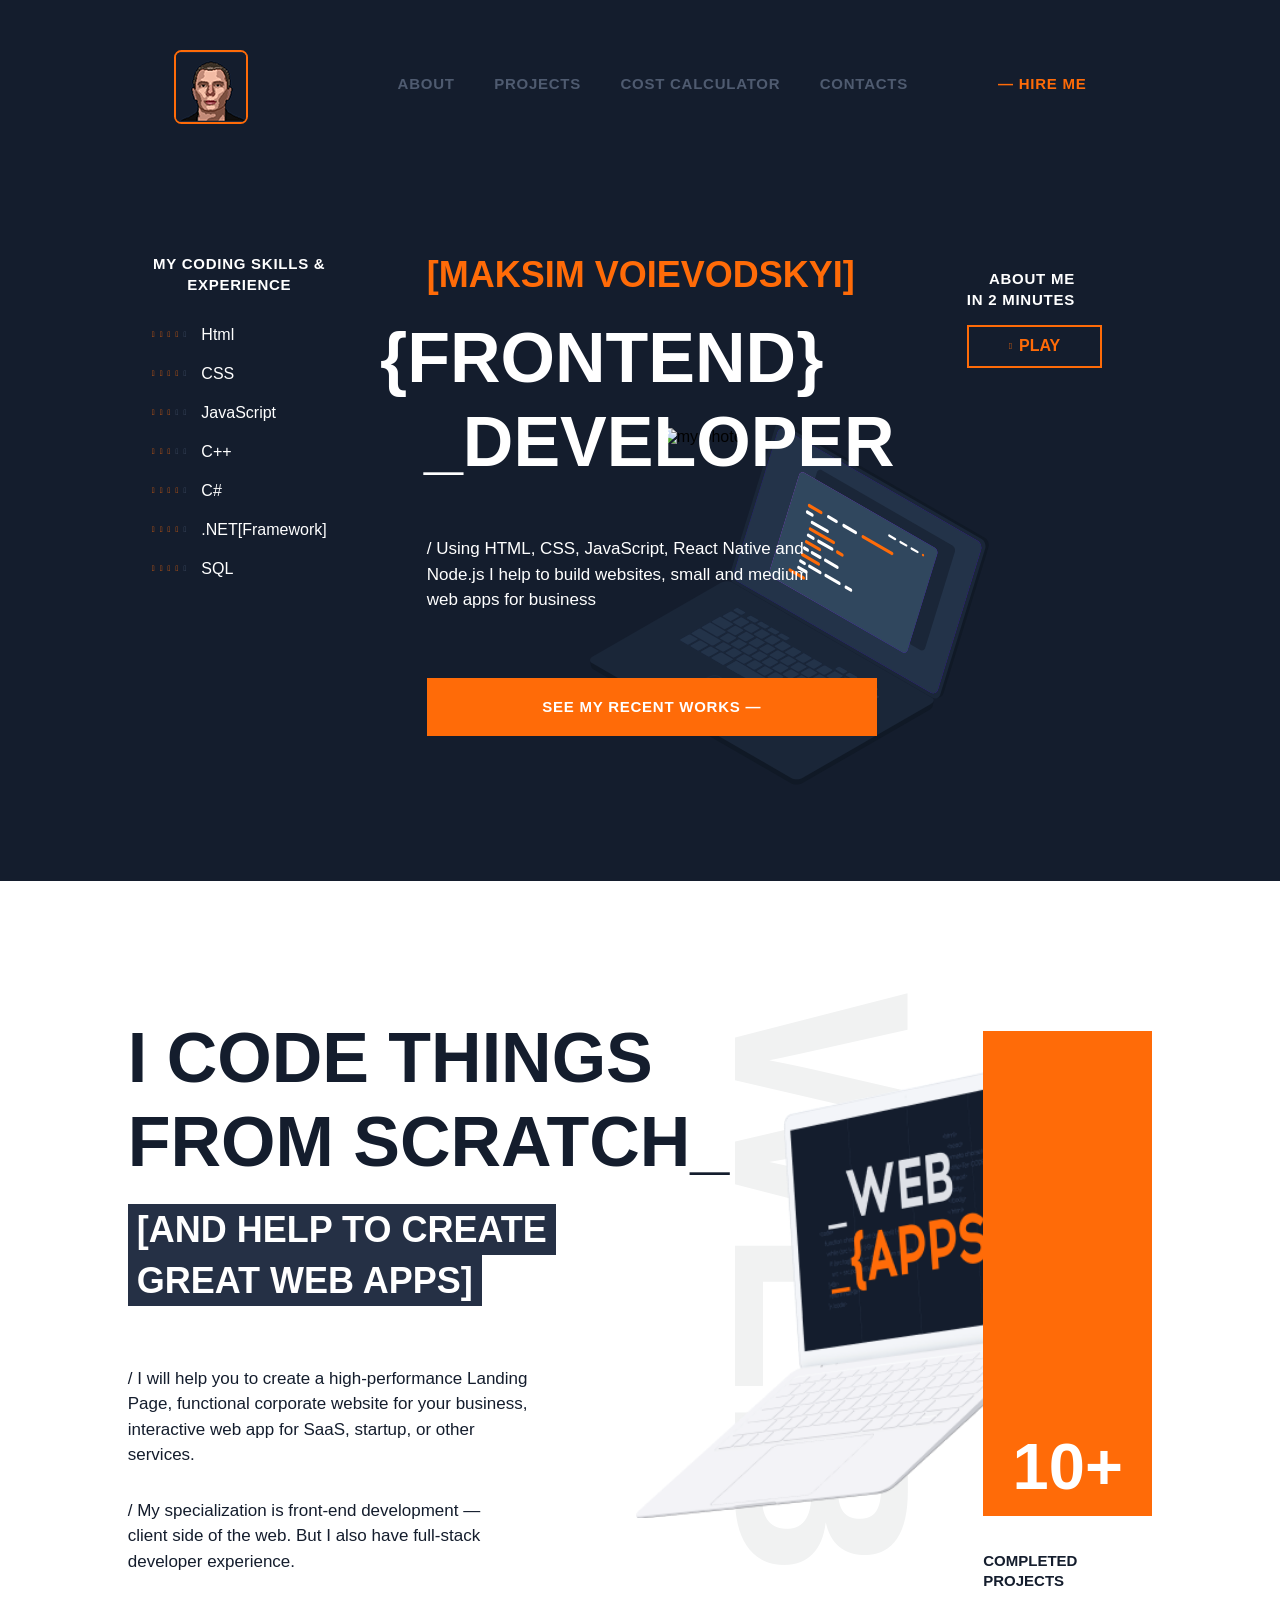
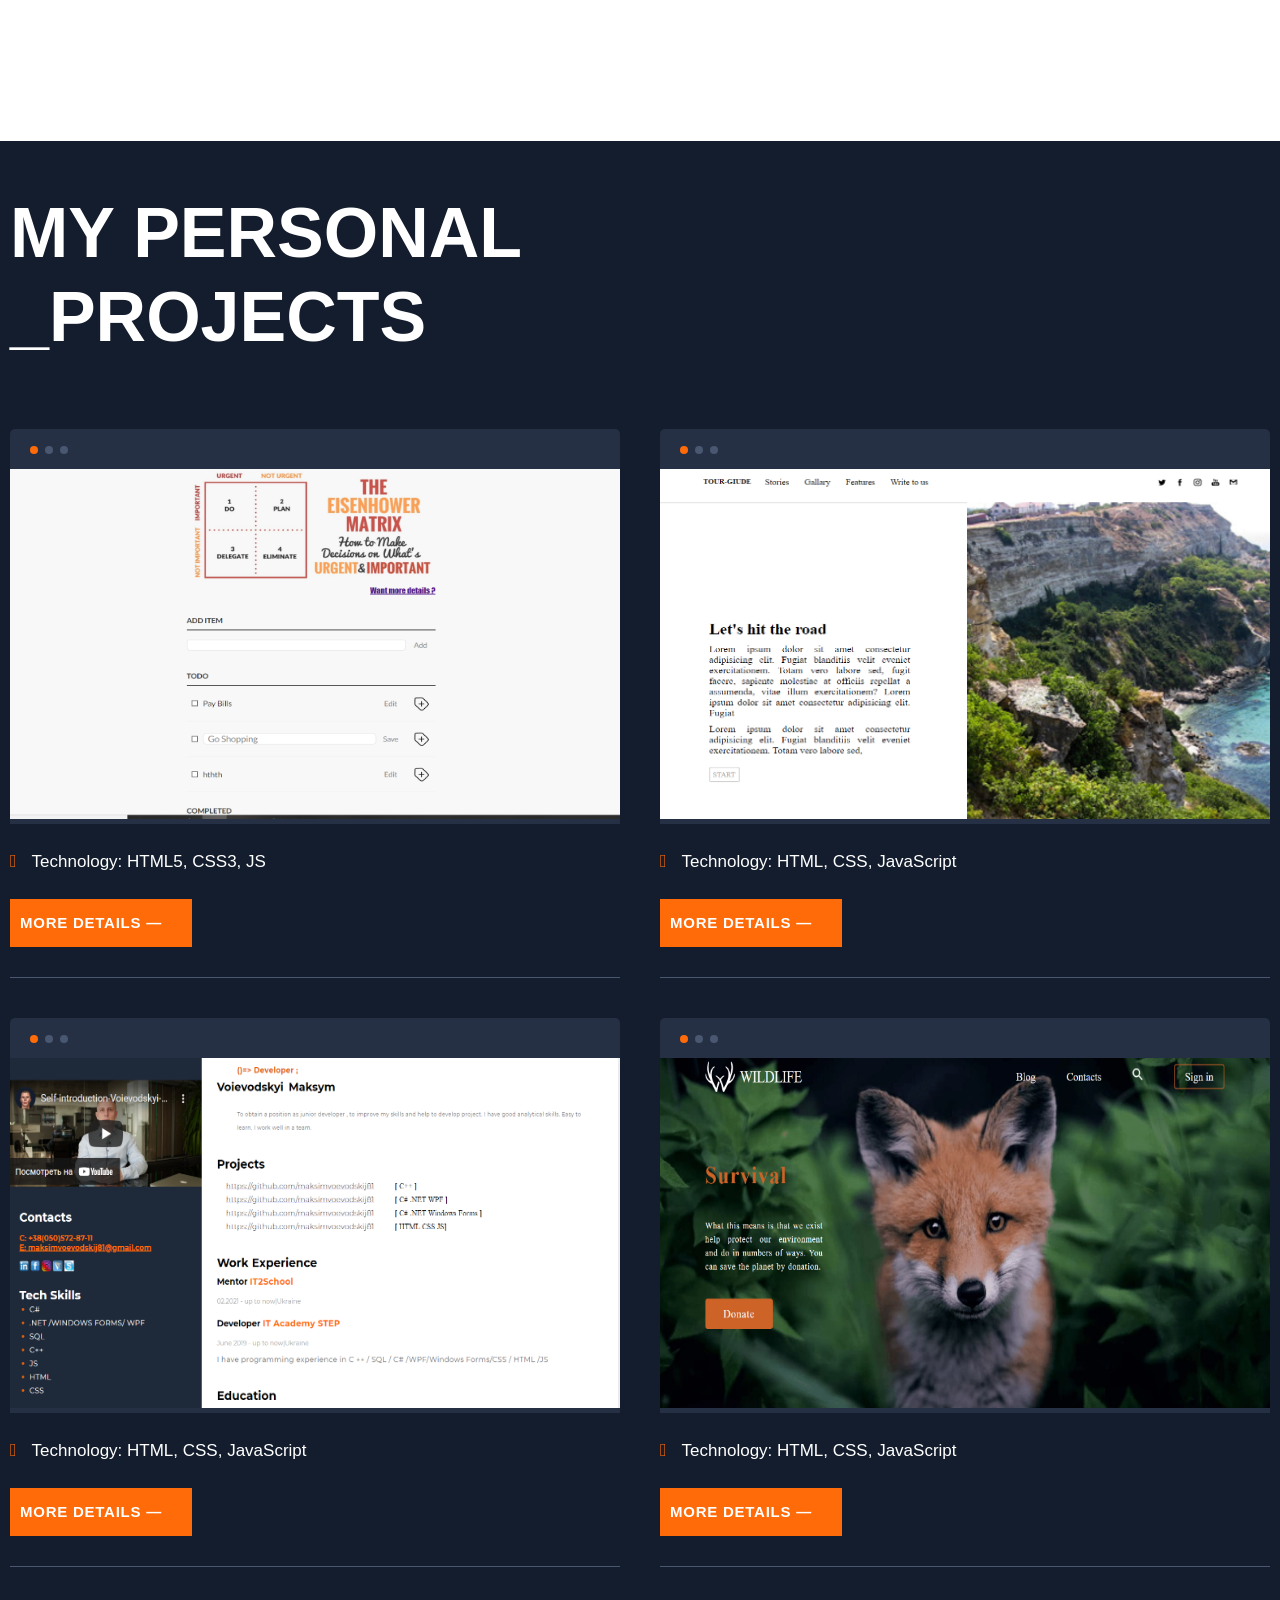
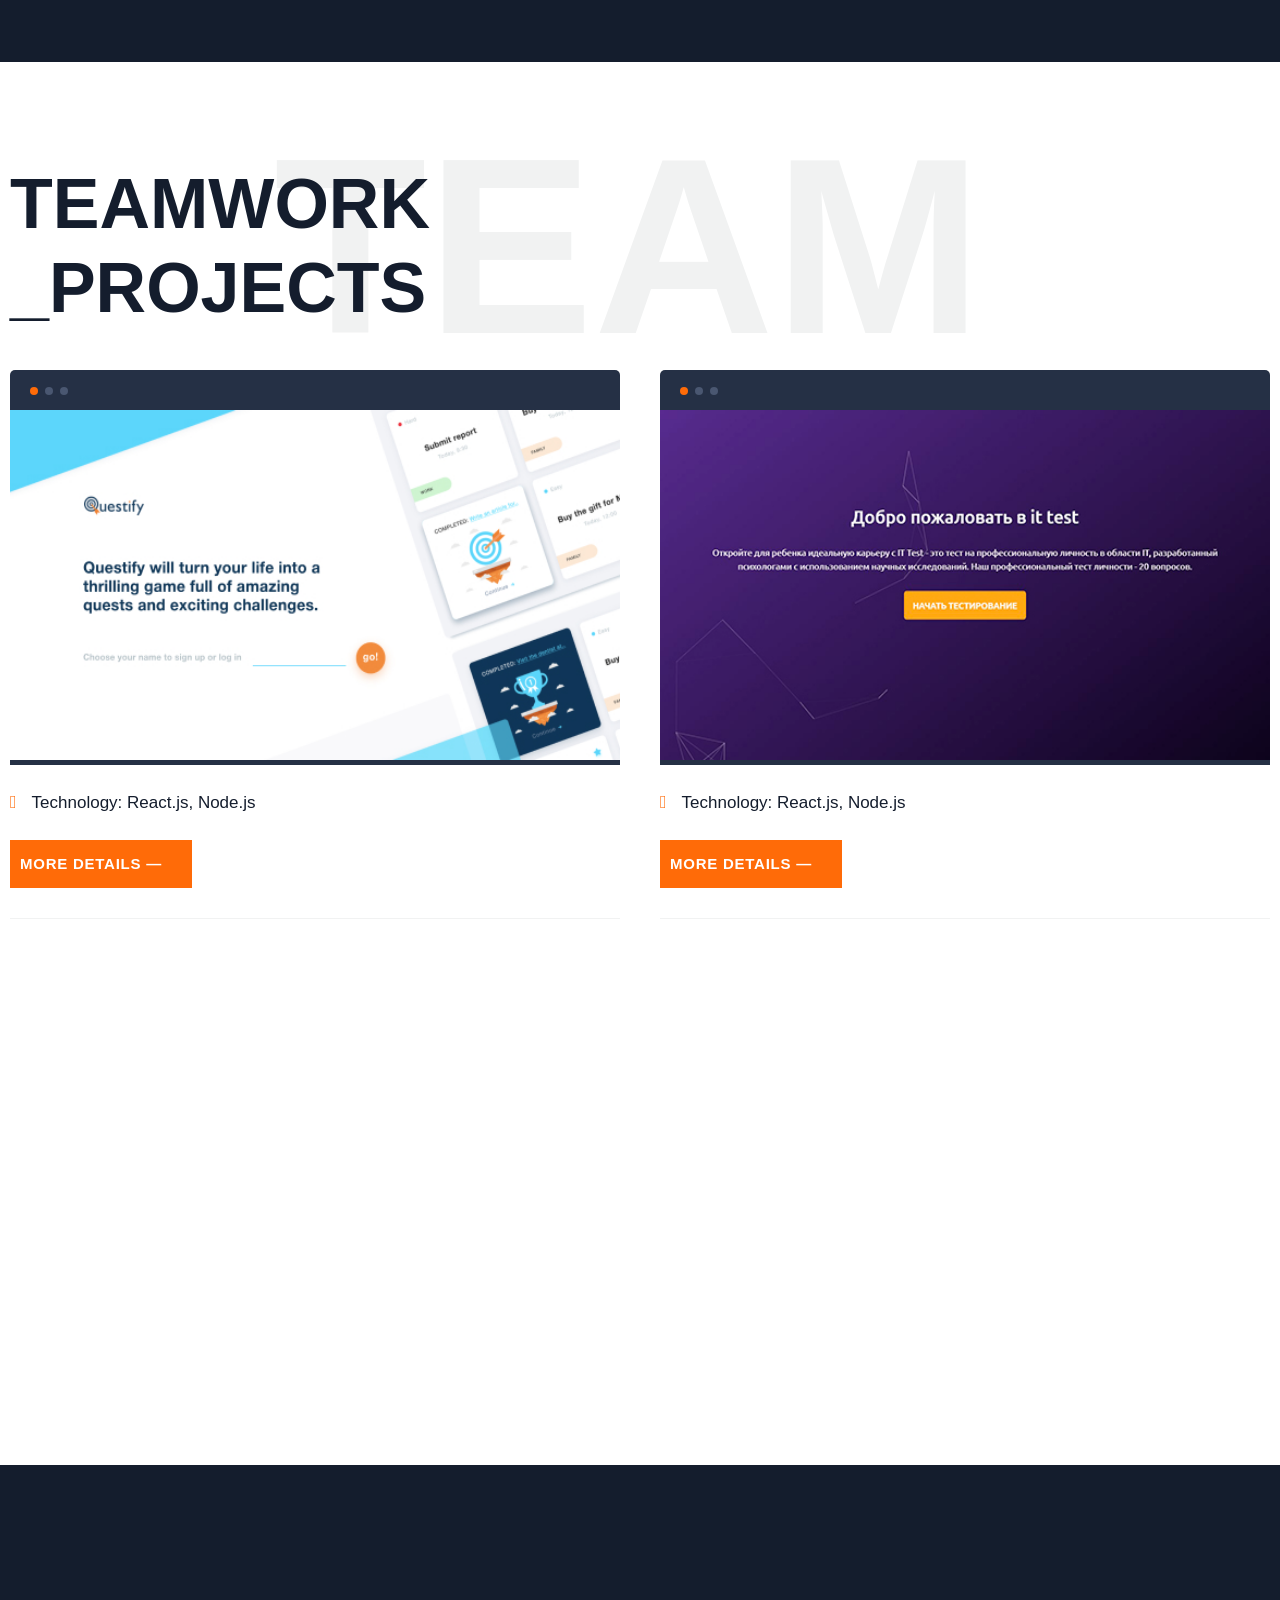
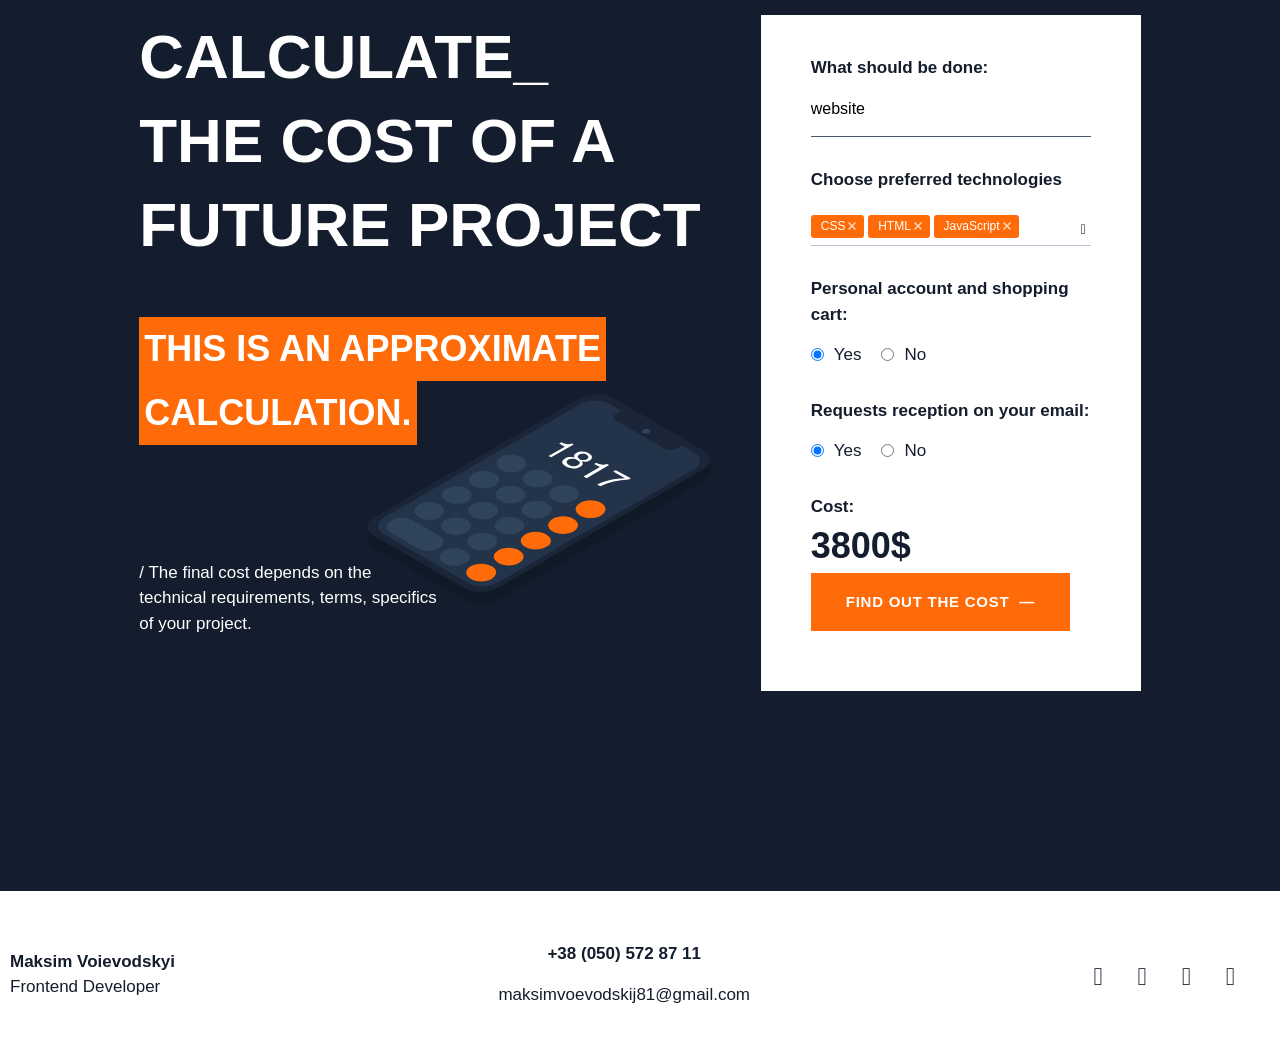
==== portf/index.html @ 54b15111 "Add files via upload" ====
<!DOCTYPE html>
<html lang="en">
  <head>
    <meta charset="UTF-8" />
    <meta name="viewport" content="width=device-width, initial-scale=1.0" />
    <title>Portfolio </title>
    <style>
      .modal{ 
        
        
        display: none;
      }
    </style>
    <link rel="stylesheet" href="css/normalize.min.css" />
    <link rel="stylesheet" href="css/font-awesome.min.css" />
    <link rel="stylesheet" href="css/choices.min.css" />
    <link rel="stylesheet" href="css/style.css" />
   <link rel="stylesheet" href="css/aos.css">
   <link rel="stylesheet" href="css/swiper.min.css">
  </head>
  <body>
    <!--FRONT PAGE -->
    <section class="front-page">
   <div class="front-page-container container">
      <nav class="navigation">
      
        <a href="" class="logo-link">
          <img  class ="logo-img"src="image\Снимок-4.gif" alt="logo "
        /> </a>

        <div class=" mobail-menu-items desctop-element">
          <a href="#about" class="mobile-menu-item">ABOUT</a>
          <a href="#projects" class="mobile-menu-item">PROJECTS</a>
          <a href="#costs" class="mobile-menu-item">COST CALCULATOR</a>
          <a href="#contacts" class="mobile-menu-item">CONTACTS</a>
        </div>
        <div class="navigation-part ">
          <a href="#callback-form" class="hire-me-button"> — HIRE ME</a>
          
            <div class="tablet-element mobail-element">
              <a href="" class="mobail-menu" id="mobile-menu-btn"><i class="fas fa-bars"></i></a>
            </div>
       
      </div>
      </nav>
      <div class="front-page-wraper">
      <div class="front-page-main-info">
        <img src="image\IMG_2614.png" alt="my photo" class="frontpage-myfoto desctop-element" /> 
      <h1 class="frontpage-myname">[maksim voievodskyi]</h1>
      <h2 class="frontpage-profession"><span class="professon-part-1">{Frontend}</span> <span class="professon-part-2">_DEVELOPER</span></h2>
      <p class="frontpage-description">
        / Using HTML, CSS, JavaScript, React Native and Node.js I help to build
        websites, small and medium web apps for business
      </p>
      <a href="#projects" class="frontpage-galarybutton accent-button">
        See my recent works —
      </a>
     </div>
      <div class="front-page-my-infa">
        <img src="image/IMG_2614.png" alt="my foto" class="frontpage-myfoto tablet-element mobail-element" data-aos="fade-down" data-aos-delay="2000"/>
        <div class="front-page-about-me-container" data-aos="fade-left" data-aos-delay="1000">
          <p class="my-discreption mobail-element">About me in 2 minutes</p>
          <p class="my-discreption  desctop-element">About me<br> in 2  minutes</p>
          <p class="my-discreption tablet-element ">About me<br> in 2  minutes</p>
          <button class="frontpage-myvideobutton" id="my-video-btn">
            <i class="fas fa-play  " ></i>play
          </button>
        </div>
      </div>
     
      <img class="fronpage-laptop" src="image\laptop.svg" alt="laptop" />
      <div class="experiens-contener " data-aos="fade-right" data-aos-delay="500" > 
        <h3 class="experiens-title">My Coding Skills & Experience</h3>
        <div class="exsperians-skill">
          <div class="exsperians-dots">
            <i
              class="far fa-circle exsperians-dotitem exsperians-dotsaccent"
            ></i>
            <i
              class="far fa-circle exsperians-dotitem exsperians-dotsaccent"
            ></i>
            <i
              class="far fa-circle exsperians-dotitem exsperians-dotsaccent"
            ></i>
            <i
              class="far fa-circle exsperians-dotitem exsperians-dotsaccent"
            ></i>
            <i class="far fa-circle exsperians-dotitem"></i>
          </div>
          <p class="exsperians-text">Html</p>
        </div>
        <div class="exsperians-skill">
          <div class="exsperians-dots">
            <i
              class="far fa-circle exsperians-dotitem exsperians-dotsaccent"
            ></i>
            <i
              class="far fa-circle exsperians-dotitem exsperians-dotsaccent"
            ></i>
            <i
              class="far fa-circle exsperians-dotitem exsperians-dotsaccent"
            ></i>
            <i
              class="far fa-circle exsperians-dotitem exsperians-dotsaccent"
            ></i>
            <i class="far fa-circle exsperians-dotitem"></i>
          </div>
          <p class="exsperians-text">CSS</p>
        </div>
        <div class="exsperians-skill">
          <div class="exsperians-dots">
            <i
              class="far fa-circle exsperians-dotitem exsperians-dotsaccent"
            ></i>
            <i
              class="far fa-circle exsperians-dotitem exsperians-dotsaccent"
            ></i>
            <i
              class="far fa-circle exsperians-dotitem exsperians-dotsaccent"
            ></i>
            <i class="far fa-circle exsperians-dotitem"></i>
            <i class="far fa-circle exsperians-dotitem"></i>
          </div>
          <p class="exsperians-text">JavaScript</p>
        </div>
        <div class="exsperians-skill">
          <div class="exsperians-dots">
            <i
              class="far fa-circle exsperians-dotitem exsperians-dotsaccent"
            ></i>
            <i
              class="far fa-circle exsperians-dotitem exsperians-dotsaccent"
            ></i>
            <i
              class="far fa-circle exsperians-dotitem exsperians-dotsaccent"
            ></i>
            <i class="far fa-circle exsperians-dotitem"></i>
            <i class="far fa-circle exsperians-dotitem"></i>
          </div>
          <p class="exsperians-text">C++</p>
        </div>
        <div class="exsperians-skill">
          <div class="exsperians-dots">
            <i
              class="far fa-circle exsperians-dotitem exsperians-dotsaccent"
            ></i>
            <i
              class="far fa-circle exsperians-dotitem exsperians-dotsaccent"
            ></i>
            <i
              class="far fa-circle exsperians-dotitem exsperians-dotsaccent"
            ></i>
            <i
              class="far fa-circle exsperians-dotitem exsperians-dotsaccent"
            ></i>
            <i class="far fa-circle exsperians-dotitem"></i>
          </div>
          <p class="exsperians-text">C#</p>
        </div>
          <div class="exsperians-skill">
            <div class="exsperians-dots">
              <i
                class="far fa-circle exsperians-dotitem exsperians-dotsaccent"
              ></i>
              <i
                class="far fa-circle exsperians-dotitem exsperians-dotsaccent"
              ></i>
              <i
                class="far fa-circle exsperians-dotitem exsperians-dotsaccent"
              ></i>
              <i
                class="far fa-circle exsperians-dotitem exsperians-dotsaccent"
              ></i>
              <i class="far fa-circle exsperians-dotitem"></i>
            </div>
            <p class="exsperians-text">.NET[Framework]</p>
          </div>
          <div class="exsperians-skill">
            <div class="exsperians-dots">
              <i
                class="far fa-circle exsperians-dotitem exsperians-dotsaccent"
              ></i>
              <i
                class="far fa-circle exsperians-dotitem exsperians-dotsaccent"
              ></i>
              <i
                class="far fa-circle exsperians-dotitem exsperians-dotsaccent"
              ></i>
              <i
                class="far fa-circle exsperians-dotitem exsperians-dotsaccent"
              ></i>
              <i class="far fa-circle exsperians-dotitem"></i>
            </div>
            <p class="exsperians-text">SQL</p>
          
        </div>
        
      </div>
      </div>
      </div>
    </section>
    <!-- ABOUT-->
    <section class="about" id="about">
     
      <div class="container container-left">
        <div class="about-content-wrapper">
        <h3 class="section-title about-title" data-aos="fade-right" data-aos-delay="500">I code things from scratch_</h3>
        <div  class="desctop-element tablet-element" data-aos="fade-right" data-aos-delay="1000">
          <p class="about-descr ">
            <span>[and help to create<br></span>
            <span> great web apps]</span>
          </p>
        </div>
        <p class="about-descr mobail-element" data-aos="fade-right" data-aos-delay="1000">
          <span>[and help to</span>
          <span>create great web</span>
          <span>apps]</span>
        </p>
        
        <div class="about-img-container">
          <p class="about-img-text">
            WEB
            <img
              src="image\web-apps-laptop.png"
              alt="web apps laptop"
              class="about-img"
            />
          </p>
        </div>
        <div class="mobail-element">
          <p class="about-text" data-aos="fade-right" data-aos-delay="1300">
            / I will help you to create a high-performance Landing Page,
            functional corporate website for your business, interactive web app
            for SaaS, startup, or other services.
          </p>
        </div>
        <p class="about-text  desctop-element"data-aos="fade-right" data-aos-delay="1700">
          / I will help you to create a high-performance Landing Page,
          functional corporate website for your business, interactive web app
          for SaaS, startup, or other services.
        </p>
        <p class="about-text tablet-element ">
          / I will help you to create a,<br> high-performance Landing Page,<br>
          functional corporate website for your<br> business, interactive web app
          for<br> SaaS, startup, or other services.
        </p>
        <p class="about-text" data-aos="fade-right" data-aos-delay="2000">
          / My specialization is front-end development — client side of the web.
          But I also have full-stack developer experience.
        </p>
      </div>
      <div class="about-projects desctop-element">
        <div class="about-projects-bar">
          <p class="about-projects-count">10+</p>
        </div>
        <p class="about-projects-text">completed projects</p>
      </div>
    </div>
  </section>
      
    </div>
    </section>
    <!--Personal-Project-->
    <section class="personal-projects " id="projects">
      <div class="container">
        <h3 class="section-title personal-projects-title">
          My personal _projects
        </h3>
<div class="personal-project-item-wrapper">
        <div class="personal-project-item " data-aos="zoom-in" data-aos-delay="750">
          <div class="personal-project-item-container">
            <div class="projet-item-dot-container">
              <div class="projet-item-dot"></div>
              <div class="projet-item-dot"></div>
              <div class="projet-item-dot"></div>
            </div>
            <img
              src="image/todo/todo.PNG"
              alt="full stack website"
              class="personal-project-img"
            />
          </div>
          <p class="personal-project-name">
            <i class="fas fa-laptop-code personal-project-icon"></i>
            <span>Technology: HTML5, CSS3, JS</span>
          </p>
          <button class="personal-project-btn accent-button" id="personal-project-full-stack-btn">
            More details —
          </button>
        </div>

        <div class="personal-project-item"data-aos="zoom-in" data-aos-delay="1000">
          <div class="personal-project-item-container">
            <div class="projet-item-dot-container">
              <div class="projet-item-dot"></div>
              <div class="projet-item-dot"></div>
              <div class="projet-item-dot"></div>
            </div>
            <img
              src="image/tour/tour-1.PNG"
              alt="tour"
              class="personal-project-img"
            />
          </div>
          <p class="personal-project-name">
            <i class="fas fa-laptop-code personal-project-icon"></i>
            <span>Technology: HTML, CSS, JavaScript</span>
          </p>
          <button class="personal-project-btn accent-button" id="personal-project-wedding-project-btn">
            More details —
          </button>
        </div>
        <div class="personal-project-item"data-aos="zoom-in-up" data-aos-delay="1000">
          <div class="personal-project-item-container">
            <div class="projet-item-dot-container">
              <div class="projet-item-dot"></div>
              <div class="projet-item-dot"></div>
              <div class="projet-item-dot"></div>
            </div>
            <img
              src="image/resumes/resum.PNG"
              alt="resume"
              class="personal-project-img"
            />
          </div>
          <p class="personal-project-name">
            <i class="fas fa-laptop-code personal-project-icon"></i>
            <span>Technology: HTML, CSS, JavaScript</span>
          </p>
          <button class="personal-project-btn accent-button" id="personal-project-goit-btn">
            More details —
          </button>
        </div>
        <div class="personal-project-item"data-aos="zoom-in" data-aos-delay="1000">
          <div class="personal-project-item-container">
            <div class="projet-item-dot-container">
              <div class="projet-item-dot"></div>
              <div class="projet-item-dot"></div>
              <div class="projet-item-dot"></div>
            </div>
            <img
              src="image/wild/wild_1.PNG"
              alt="tour"
              class="personal-project-img"
            />
          </div>
          <p class="personal-project-name">
            <i class="fas fa-laptop-code personal-project-icon"></i>
            <span>Technology: HTML, CSS, JavaScript</span>
          </p>
          <button class="personal-project-btn accent-button" id="personal-project-pro-test-btn">
            More details —
          </button>
        </div>

      </div>
      </div>
    </section>
    <!--TEAM-Project-->
    <section class="team-projects">
      <div class="container">
        <span class="team-projects-title-bgd">TEAM</span>
        <h3 class="section-title team-projects-title">Teamwork _projects</h3>
        <div class="team-project-item-wrapper">
        <div class="team-project-item"data-aos="fade-right" data-aos-delay="1000">
          <div class="personal-project-item-container">
            <div class="projet-item-dot-container">
              <div class="projet-item-dot"></div>
              <div class="projet-item-dot"></div>
              <div class="projet-item-dot"></div>
            </div>
            <img
              src="image\projects\team\questify.jpg"
              alt="quetify app"
              class="personal-project-img"
            />
          </div>
          <p class="team-project-name">
            <i class="fas fa-laptop-code personal-project-icon"></i>
            Technology: React.js, Node.js
          </p>
          <button class="personal-project-btn accent-button" id="team-project-questify-btn">
            More details —
          </button>
        </div>
        <div class="team-project-item"data-aos="fade-left" data-aos-delay="1000">
          <div class="personal-project-item-container">
            <div class="projet-item-dot-container">
              <div class="projet-item-dot"></div>
              <div class="projet-item-dot"></div>
              <div class="projet-item-dot"></div>
            </div>
            <img
              src="image\projects\team\it-test.jpg"
              alt="it test app"
              class="personal-project-img"
            />
          </div>
          <p class="team-project-name">
            <i class="fas fa-laptop-code personal-project-icon"></i>
            Technology: React.js, Node.js
          </p>
          <button class="personal-project-btn accent-button" id="team-project-it-test-btn">
            More details —
          </button>
        </div>
      </div>
      </div>
    </section>
    <!--Call back form-->
    <section class="callback-form" >
      <div class="container">
        <form class="callback-form-container"data-aos="flip-left" action="" id="callback-form">
          <h3 class="callback-form-title">/Are you minding [a project?]</h3>
          <p class="callback-form-dscr">
            Leave a request to discuss the task and technical requirements
          </p>
          <div class="callback-form-input-container">
            <input
            class="callback-form-name callback-form-input"
            type="text"
            placeholder="Name"
            id="callback-input-form-name"
          />
          <input
            class="callback-form-email callback-form-input"
            type="email"
            placeholder="Email"
            id="callback-input-form-email"
          />
          <input
            class="callback-form-phone callback-form-input"
            type="tel"
            placeholder="+380 (__) ___-__-__"
            id="callback-input-form-phone"
          />
          </div>
          
          <input
            class="callback-form-submit accent-button"
            type="submit"
            value="Discuss the project —"
          
          />
        </form>
      </div>
    </section>
    <!--Calculator-->
    <section class="calculator">
      <div class="container">
        <div class="calculator-info-container">
        <h3 class="calculator-title section-title mobail-element">
          Calculate_ the cost of a future project
        </h3>
        <h3 class="calculator-title section-title tablet-element desctop-element">
          Calculate_ <br>the cost of a<br> future project
        </h3>
        <div class="mobail-element">
          <p class="calculator-descr  ">
            <span>This is an</span>
            <span class="calculator-descr-accent">approximate</span>
            <span>calculation.</span>
          </p>
        </div>
        <div class="tablet-element desctop-element calculator-descr">
          <p class="calculator-descr ">
            <span>This is an approximate</span>
            <span>calculation.</span>
          </p>
        </div>
        
        <img
          src="image\calculator.svg"
          alt="calculator"
          class="calculator-icon"
        />
        <p class="calculator-text">
          / The final cost depends on the technical requirements, terms,
          specifics of your project.
        </p>
      </div>
<!--calculator-form-->

        <form action="" class="calculator-form " data-aos="zoom-in-left" data-aos-delay="1000"id="costs">
          <div class="calculator-form-input">
            <label
              for="calculator-form-website-type"
              class="calculator-form-title"
              >What should be done:
            </label>
            <select
              class="calculator-form-select"
              name="website-type"
              id="calculator-form-website-type"
            >
              <option value="landing-page:600">landing page</option>
              <option value="website:1000" selected>website</option>
              <option value="CMS:2000">CMS</option>
              <option value="portal:3000">portal</option>
              <option value="e-shop:2000">E-shop</option>
            </select>
          </div>
          <div class="calculator-form-input">
            <label
              for="calculator-form-technologies"
              class="calculator-form-title"
              >Choose preferred technologies
            </label>
            <select
              class="calculator-form-select"
              name="technologies"
              id="calculator-form-technologies"
              multiple
            >
              <option selected value="css:500">CSS</option>
              <option selected value="html:500">HTML</option>
              <option selected value="java-script:1000">JavaScript</option>
              <option value="bootstrap:400">Bootstrap</option>
            </select>
          </div>
          <div class="calculator-form-input">
            <label for="" class="calculator-form-title"
              >Personal account and shopping cart:</label
            >
            <div class="calculator-form-radio-container" id="calculator-form-input-cart">
              <input
              checked
                type="radio"
                class="calculator-form-input-fild"
                id="calculator-form-input-cart-yes"
                name="cart"
                value="yes"
              />
              <label
                class="container-form-input-label"
                for="calculator-form-input-cart-yes"
                >Yes</label
              >

              <input
                type="radio"
                class="calculator-form-input-fild"
                id="calculator-form-input-cart-no"
                name="cart"
                value="no"
              />
              <label
                class="container-form-input-label"
                for="calculator-form-input-cart-no"
                >No</label
              >
            </div>
          </div>
          <div class="calculator-form-input">
            <label for="" class="calculator-form-title"
              >Requests reception on your email:
            </label>
            <div class="calculator-form-radio-container " id="calculator-form-input-reception">
              <input
              checked
                type="radio"
                class="calculator-form-input-fild"
                id="calculator-form-input-reception-yes"
                name="reception"
                value="yes"
              />
              <label
                class="container-form-input-label"
                for="calculator-form-input-reception-yes"
                >Yes</label
              >

              <input
                type="radio"
                class="calculator-form-input-fild"
                id="calculator-form-input-reception-no"
                name="reception"
                value="no"
              />
              <label
                class="container-form-input-label"
                for="calculator-form-input-reception-no"
                >No</label
              >
            </div>
          </div>
          <div class="calculator-form-cost">
            <p class="calculator-form-total">Cost:</p>
            <p class="calculator-form-total-cost">350$</p>
          </div>
          <input
            class="accent-button"
            type="submit"
            value="Find out the cost  —"
          />
        </form>
      
      </div>
    </section>
    <!--Footer-->
    <footer class="footer" id="contacts">
      <div class="container">
        
        <div class="footer-my-infa" >
          <h3 class="footer-my-name">Maksim Voievodskyi</h3>
          <p class="footer-my-profession">Frontend Developer</p>
        </div>
          
        <div class="footer-phone-email">
          <a class="footer-my-phone" href="tel:+380505728711"
          >+38 (050) 572 87 11</a
        >
        <a class="footer-my-email" href="mailto:maksimvoevodskij81@gmail.com"
          >maksimvoevodskij81@gmail.com</a
        >
        </div>
        <div class="social-link">
          <a href="https://www.facebook.com/profile.php?id=100010574830756">
            <i class="social-link-item fab fa-facebook-square"></i>
          </a>
          <a href="https://github.com/maksimvoevodskij81">
          <i class="social-link-item fab fa-github-square"></i>
        </a>
          <a
            href="https://www.linkedin.com/in/maksim-voievodskyi-7675981a4?lipi=urn%3Ali%3Apage%3Ad_flagship3_profile_view_base_contact_details%3BZmhg8C3sS6CnAyS4eyKjxA%3D%3D"
          >
            <i class="social-link-item fab fa-linkedin"></i>
          </a>
          <a href="https://www.instagram.com/maks.imvoevoda/">
          <i class="social-link-item fab fa-instagram"></i>
        </a>
        
        </div>
      
      </div>
    </footer>
      <!--Modals-->
      <div class="modals-wraper">
        <!--modals-menu -->
        <div class=" modal modal-mobail-menu" id="mobile-menu">
          <div class="modal-mobail-menu-content">
          <div class="container mobail-menu-container">
            <i class="fas fa-times modal-close-btn mobail-menu-clouse-button"></i>
<nav class=" mobail-menu-items">
  <a href="#about" class="mobile-menu-item">ABOUT</a>
  <a href="#projects" class="mobile-menu-item">PROJECTS</a>
  <a href="#costs" class="mobile-menu-item">COST CALCULATOR</a>
  <a href="#contacts" class="mobile-menu-item">CONTACTS</a>
</nav>
<div class="mobail-menu-contacts">
  <a class="mobail-menu-my-phone  " href="tel:+380505728711"
  >+38 (050) 572 87 11</a
>
<a class="mobail-menu-my-email  " href="mailto:maksimvoevodskij81@gmail.com"
  >maksimvoevodskij81@gmail.com</a
>
</div>
  
</div>
</div>
</div>

<!--video-->

<div class="modal modal-area-bgd " id="my-video-modal">
<div class="my-video-container">
  <i class="fas fa-times my-video-clouse-button modal-close-btn "></i>
  <iframe width="100%" height="90%" src="https://www.youtube.com/embed/ZppnJXZ4aAY" title="YouTube video player" frameborder="0" allow="accelerometer; autoplay; clipboard-write; encrypted-media; gyroscope; picture-in-picture" allowfullscreen></iframe>
  <!-- <video controls class="my-video-content modal-area-content" src="3.mp4">
  </video> -->
</div>
      </div>

      <!--received-->

      <div class="modal modal-received " id="request-received">
        <div class= "modal-received-container " >  
          <i class="fas fa-times modal-close-btn my-video-clouse-button"></i>
     
<h3 class="modal-received-thanks-title">{Thanks}</h3>
<p class="modal-received-i-received-title">I've received your request/</p>
<p class="modal-received-contact-soon-title">I will contact you soon =)</p>
      </div>
    </div>
    <!-- PERSONAL PROJECTS FULL STACK -->

<div class="modal project-modal modal-area-bgd " id="personal-project-full-stack">
  <div class="project-modal-container  modal-area-content ">
    <i class="fas fa-times modal-close-btn"></i>

    <div class="project-modal-scrollable">
      <!-- Slider main container -->
<div class="swiper-container">
  <!-- Additional required wrapper -->
  <div class="swiper-wrapper">
      <!-- Slides -->
      <img src="image/todo/todo.PNG"class="swiper-slide" alt="full-stack-img-1">
      <img src="image/todo/todo_2.PNG"class="swiper-slide" alt="full-stack-img-5">
      <img src="image/todo/todo.PNG"class="swiper-slide" alt="full-stack-img-2">
     
      
  </div>
  <!-- If we need pagination -->
  <div class="swiper-pagination"></div>

  <!-- If we need navigation buttons -->
  <div class="swiper-button-prev tablet-element desctop-element"></div>
  <div class="swiper-button-next tablet-element desctop-element"></div>

  <!-- If we need scrollbar -->
  <div class="swiper-scrollbar"></div>
</div>

      <a href="https://maksimvoevodskij81.github.io/clean-code-s1e1/" class="project-modal-title"
        > go to see</a
      >

      <p class="project-modal-text">
        "TODO List   HTML CSS JS 
      </p>

      <p class="project-modal-text">
        <pre>
        Функционал :
         - Добавление Task
        - Перевод Task в выполненые нажатием на checkbox
        - Перевод Task в текущие из выполненых нажатием на checkbox
        - Удаление Task из текущих или выполненых
        - Редактирование Task
      </pre>
      </p>
    </div>
  </div>
</div>

<!-- PERSONAL PROJECTS WEDDING -->

<div class="modal project-modal modal-area-bgd" id="personal-project-wedding-project">
  <div class="project-modal-container  modal-area-content">
    <i class="fas fa-times modal-close-btn"></i>
    <div class="project-modal-scrollable">
      <div class="swiper-container">
      <!-- Additional required wrapper -->
  <div class="swiper-wrapper">
    <!-- Slides -->
    <img src="image/tour/tour-1.PNG" class="swiper-slide" alt="img-1">
    <img src="image/tour/tour-2.PNG" class="swiper-slide" alt="img-2">
    <img src="image/tour/tour-3.PNG" class="swiper-slide" alt="img-3">
    <img src="image/tour/tour-4.PNG" class="swiper-slide" alt="img-4">
    <img src="image/tour/tour-5.PNG" class="swiper-slide" alt="img-5">
    <img src="image/tour/tour-3.PNG" class="swiper-slide" alt="img-3">
</div>
<!-- If we need pagination -->
<div class="swiper-pagination"></div>

<!-- If we need navigation buttons -->
<div class="swiper-button-prev tablet-element desctop-element"></div>
<div class="swiper-button-next tablet-element desctop-element"></div>

<!-- If we need scrollbar -->
<div class="swiper-scrollbar"></div>
</div>
      <a href="https://maksimvoevodskij81.github.io/tour-giude/" class="project-modal-title"
        >Туристический сайт</a
      >

      <p class="project-modal-text">
        Одностраничный сайт с использованием HTML, CSS, JavaScript
      </p>

      <p class="project-modal-text">
       
      </p>
    </div>
  </div>
</div>


<!-- PERSONAL PROJECTS GOIT -->

<div class="modal project-modal modal-area-bgd" id="personal-project-goit">
  <div class="project-modal-container  modal-area-content">
    <i class="fas fa-times modal-close-btn"></i>

    <div class="project-modal-scrollable">
      <div class="swiper-container">
        <!-- Additional required wrapper -->
    <div class="swiper-wrapper">
      <!-- Slides -->
      <img src="image/resumes/resumes-1.PNG"class="swiper-slide" alt="img-1">
      <img src="image/resumes/resumes-2.PNG"class="swiper-slide" alt="img-2">
      
  </div>
  <!-- If we need pagination -->
  <div class="swiper-pagination"></div>
  
  <!-- If we need navigation buttons -->
  <div class="swiper-button-prev tablet-element desctop-element"></div>
  <div class="swiper-button-next tablet-element desctop-element"></div>
  
  <!-- If we need scrollbar -->
  <div class="swiper-scrollbar"></div>
  </div>

      <a href="https://maksimvoevodskij81.github.io/rsschool-cv/" class="project-modal-title"
        >Страничка резюме</a
      >
      <p class="project-modal-text">
        Одностраничный сайт с использованием HTML, CSS. На сайте
        есть соцсети,контакты для обратной связи, также видео CV !
      </p>
    </div>
  </div>
</div>
<!-- PERSONAL PROJECTS GOIT -->

<div class="modal project-modal modal-area-bgd" id="personal-project-pro-test">
  <div class="project-modal-container  modal-area-content">
    <i class="fas fa-times modal-close-btn"></i>

    <div class="project-modal-scrollable">
      <div class="swiper-container">
        <!-- Additional required wrapper -->
    <div class="swiper-wrapper">
      <!-- Slides -->
      <img src="image/wild/wild_1.PNG"class="swiper-slide" alt="img-1">
      <img src="image/wild/wild_2.PNG"class="swiper-slide" alt="img-2">
      <img src="image/wild/wild_3.PNG"class="swiper-slide" alt="img-3">
      <img src="image/wild/wild_4.PNG"class="swiper-slide" alt="img-4">
      
  </div>
  <!-- If we need pagination -->
  <div class="swiper-pagination"></div>
  
  <!-- If we need navigation buttons -->
  <div class="swiper-button-prev tablet-element desctop-element"></div>
  <div class="swiper-button-next tablet-element desctop-element"></div>
  
  <!-- If we need scrollbar -->
  <div class="swiper-scrollbar"></div>
  </div>

      <a href="https://rolling-scopes-school.github.io/maksimvoevodskij81-JSFE2021Q1/wildlife/" class="project-modal-title"
        >Сайт </a
      >
      <p class="project-modal-text">
        Одностраничный сайт с использованием HTML, CSS. 
      </p>
    </div>
  </div>
</div>

<!-- TEAM PROJECTS QUESTIFY -->

<div class="modal project-modal modal-area-bgd" id="team-project-questify">
  <div class="project-modal-container  modal-area-content">
    <i class="fas fa-times modal-close-btn"></i>

    <div class="project-modal-scrollable">
      <div class="swiper-container">
        <!-- Additional required wrapper -->
    <div class="swiper-wrapper">
      <!-- Slides -->
      <img src="image/questify/questify-1.jpg"class="swiper-slide" alt="img-1">
      <img src="image/questify/questify-2.jpg"class="swiper-slide" alt="img-2">
      <img src="image/questify/questify-3.jpg"class="swiper-slide" alt="img-3">
  </div>
  <!-- If we need pagination -->
  <div class="swiper-pagination"></div>
  
  <!-- If we need navigation buttons -->
  <div class="swiper-button-prev tablet-element desctop-element"></div>
  <div class="swiper-button-next tablet-element desctop-element"></div>
  
  <!-- If we need scrollbar -->
  <div class="swiper-scrollbar"></div>
  </div>

      <a href="https://questify.goit.co.ua/" class="project-modal-title"
        >Questify - turn your life into a thrilling game</a
      >

      <p class="project-modal-text">
        Увлекательное веб-приложение, которое призвано помочь превратить
        рутинные задачи в увлекательные квесты и захватывающие челенджи, которые
        система сама ставит перед пользователем.
      </p>
    </div>
  </div>
</div>

<!-- TEAM PROJECTS TEST IT -->

<div class="modal project-modal modal-area-bgd" id="team-project-it-test">
  <div class="project-modal-container  modal-area-content">
    <i class="fas fa-times modal-close-btn"></i>

    <div class="project-modal-scrollable">
      <div class="swiper-container">
        <!-- Additional required wrapper -->
    <div class="swiper-wrapper">
      <!-- Slides -->
      <img src="image/it-test/it-test-1.jpg"class="swiper-slide" alt="wedding-img-1">
      <img src="image/it-test/it-test-2.jpg"class="swiper-slide" alt="wedding-img-2">
      <img src="image/it-test/it-test-3.jpg"class="swiper-slide" alt="wedding-img-3">
  </div>
  <!-- If we need pagination -->
  <div class="swiper-pagination"></div>
  
  <!-- If we need navigation buttons -->
  <div class="swiper-button-prev tablet-element desctop-element"></div>
  <div class="swiper-button-next tablet-element desctop-element"></div>
  
  <!-- If we need scrollbar -->
  <div class="swiper-scrollbar"></div>
  </div>

      <a href="https://testit.co.ua/" class="project-modal-title"
        >Тест на профессиональную личность в IT
      </a>

      <p class="project-modal-text">
        Web-приложение, которое поможет родителям определиться к какой профессии
        в IT склонен их ребенок.
      </p>
    </div>
  </div>
</div>

  </div>
    
    <script src="js/choices.min.js"></script>
    <script src="js/calculator.js"></script>
    <script src="js/project-modals.js"></script>
    <script src="js/modals.js"></script>
    <script src="js/callback-form.js"></script>
    <script src="js/aos.js"></script>
    <script src="js/animation-on-scroll.js"></script>
    <script src="js/swiper.min.js"></script>
    <script src="js/sliders.js"></script>
  </body>
</html>
---- portf/css/choices.min.css ----
.choices{position:relative;margin-bottom:24px;font-size:16px}.choices:focus{outline:0}.choices:last-child{margin-bottom:0}.choices.is-disabled .choices__inner,.choices.is-disabled .choices__input{background-color:#eaeaea;cursor:not-allowed;-webkit-user-select:none;-ms-user-select:none;user-select:none}.choices.is-disabled .choices__item{cursor:not-allowed}.choices [hidden]{display:none!important}.choices[data-type*=select-one]{cursor:pointer}.choices[data-type*=select-one] .choices__inner{padding-bottom:7.5px}.choices[data-type*=select-one] .choices__input{display:block;width:100%;padding:10px;border-bottom:1px solid #ddd;background-color:#fff;margin:0}.choices[data-type*=select-one] .choices__button{background-image:url([data-uri]);padding:0;background-size:8px;position:absolute;top:50%;right:0;margin-top:-10px;margin-right:25px;height:20px;width:20px;border-radius:10em;opacity:.5}.choices[data-type*=select-one] .choices__button:focus,.choices[data-type*=select-one] .choices__button:hover{opacity:1}.choices[data-type*=select-one] .choices__button:focus{box-shadow:0 0 0 2px #00bcd4}.choices[data-type*=select-one] .choices__item[data-value=''] .choices__button{display:none}.choices[data-type*=select-one]:after{content:'';height:0;width:0;border-style:solid;border-color:#333 transparent transparent;border-width:5px;position:absolute;right:11.5px;top:50%;margin-top:-2.5px;pointer-events:none}.choices[data-type*=select-one].is-open:after{border-color:transparent transparent #333;margin-top:-7.5px}.choices[data-type*=select-one][dir=rtl]:after{left:11.5px;right:auto}.choices[data-type*=select-one][dir=rtl] .choices__button{right:auto;left:0;margin-left:25px;margin-right:0}.choices[data-type*=select-multiple] .choices__inner,.choices[data-type*=text] .choices__inner{cursor:text}.choices[data-type*=select-multiple] .choices__button,.choices[data-type*=text] .choices__button{position:relative;display:inline-block;margin:0 -4px 0 8px;padding-left:16px;border-left:1px solid #008fa1;background-image:url([data-uri]);background-size:8px;width:8px;line-height:1;opacity:.75;border-radius:0}.choices[data-type*=select-multiple] .choices__button:focus,.choices[data-type*=select-multiple] .choices__button:hover,.choices[data-type*=text] .choices__button:focus,.choices[data-type*=text] .choices__button:hover{opacity:1}.choices__inner{display:inline-block;vertical-align:top;width:100%;background-color:#f9f9f9;padding:7.5px 7.5px 3.75px;border:1px solid #ddd;border-radius:2.5px;font-size:14px;min-height:44px;overflow:hidden}.is-focused .choices__inner,.is-open .choices__inner{border-color:#b7b7b7}.is-open .choices__inner{border-radius:2.5px 2.5px 0 0}.is-flipped.is-open .choices__inner{border-radius:0 0 2.5px 2.5px}.choices__list{margin:0;padding-left:0;list-style:none}.choices__list--single{display:inline-block;padding:4px 16px 4px 4px;width:100%}[dir=rtl] .choices__list--single{padding-right:4px;padding-left:16px}.choices__list--single .choices__item{width:100%}.choices__list--multiple{display:inline}.choices__list--multiple .choices__item{display:inline-block;vertical-align:middle;border-radius:20px;padding:4px 10px;font-size:12px;font-weight:500;margin-right:3.75px;margin-bottom:3.75px;background-color:#00bcd4;border:1px solid #00a5bb;color:#fff;word-break:break-all;box-sizing:border-box}.choices__list--multiple .choices__item[data-deletable]{padding-right:5px}[dir=rtl] .choices__list--multiple .choices__item{margin-right:0;margin-left:3.75px}.choices__list--multiple .choices__item.is-highlighted{background-color:#00a5bb;border:1px solid #008fa1}.is-disabled .choices__list--multiple .choices__item{background-color:#aaa;border:1px solid #919191}.choices__list--dropdown{visibility:hidden;z-index:1;position:absolute;width:100%;background-color:#fff;border:1px solid #ddd;top:100%;margin-top:-1px;border-bottom-left-radius:2.5px;border-bottom-right-radius:2.5px;overflow:hidden;word-break:break-all;will-change:visibility}.choices__list--dropdown.is-active{visibility:visible}.is-open .choices__list--dropdown{border-color:#b7b7b7}.is-flipped .choices__list--dropdown{top:auto;bottom:100%;margin-top:0;margin-bottom:-1px;border-radius:.25rem .25rem 0 0}.choices__list--dropdown .choices__list{position:relative;max-height:300px;overflow:auto;-webkit-overflow-scrolling:touch;will-change:scroll-position}.choices__list--dropdown .choices__item{position:relative;padding:10px;font-size:14px}[dir=rtl] .choices__list--dropdown .choices__item{text-align:right}@media (min-width:640px){.choices__list--dropdown .choices__item--selectable{padding-right:100px}.choices__list--dropdown .choices__item--selectable:after{content:attr(data-select-text);font-size:12px;opacity:0;position:absolute;right:10px;top:50%;transform:translateY(-50%)}[dir=rtl] .choices__list--dropdown .choices__item--selectable{text-align:right;padding-left:100px;padding-right:10px}[dir=rtl] .choices__list--dropdown .choices__item--selectable:after{right:auto;left:10px}}.choices__list--dropdown .choices__item--selectable.is-highlighted{background-color:#f2f2f2}.choices__list--dropdown .choices__item--selectable.is-highlighted:after{opacity:.5}.choices__item{cursor:default}.choices__item--selectable{cursor:pointer}.choices__item--disabled{cursor:not-allowed;-webkit-user-select:none;-ms-user-select:none;user-select:none;opacity:.5}.choices__heading{font-weight:600;font-size:12px;padding:10px;border-bottom:1px solid #f7f7f7;color:gray}.choices__button{text-indent:-9999px;-webkit-appearance:none;-moz-appearance:none;appearance:none;border:0;background-color:transparent;background-repeat:no-repeat;background-position:center;cursor:pointer}.choices__button:focus,.choices__input:focus{outline:0}.choices__input{display:inline-block;vertical-align:baseline;background-color:#f9f9f9;font-size:14px;margin-bottom:5px;border:0;border-radius:0;max-width:100%;padding:4px 0 4px 2px}[dir=rtl] .choices__input{padding-right:2px;padding-left:0}.choices__placeholder{opacity:.5}
---- portf/css/style.css ----
:root {
  /* background */
  --c-dark: #141d2d;
  --c-light: #fff;
  --c-accent: #ff6b08;

  --c-dark-blue: #253045;
  --c-grey-blue: #4a5771;
  --c-grey-light: #f1f2f2;
  --c-grey: #bcc1d2;

  /* text */
  --txt-c-dark: var(--c-dark);
  --txt-c-grey: #4f5b70;
  --txt-c-grey-light: var(--c-grey-light);
  --txt-c-accent: var(--c-accent);
  --txt-c-light: var(--c-light);

  /* font */
  --font-main: "Acrom", sans-serif;
  /*modals*/
  --modal-bgd-dark: rgba(20, 20, 45, 0.8);

  /* container width */
  --vertical-scroll: 20px;
  --mobile: calc(300px + var(--vertical-scroll));
  --tablet: calc(640px + var(--vertical-scroll));
  --desktop: calc(900px + var(--vertical-scroll));
  --desktop-lg: calc(2560px + var(--vertical-scroll));

  /* animation */
  --animation-fast: 0.1s;
  --animation-slow: 0.3s;
  --animation-transition: all 0.2s ease-in-out;
}

@font-face {
  font-family: "Acrom";
  src: url("fonts/acroms/Acrom-ExtraBold.eot");
  src: local("Acrom ExtraBold"), local("Acrom-ExtraBold"),
    url("fonts/acrom/Acrom-ExtraBold.eot?#iefix") format("embedded-opentype"),
    url("fonts/acroms/Acrom-Bold.woff") format("woff"),
    url("fonts/acrom/Acrom-ExtraBold.ttf") format("truetype");
  font-weight: 800;
  font-style: normal;
}

@font-face {
  font-family: "Acrom";
  src: url("fonts/acrom/Acrom-Bold.eot");
  src: local("Acrom Bold"), local("Acrom-Bold"),
    url("fonts/acrom/Acrom-Bold.eot?#iefix") format("embedded-opentype"),
    url("fonts/acroms/Acrom-Bold.woff") format("woff"),
    url("fonts/acrom/Acrom-Bold.ttf") format("truetype");
  font-weight: bold;
  font-style: normal;
}

@font-face {
  font-family: "Acrom";
  src: url("fonts/acrom/Acrom-Regular.eot");
  src: local("Acrom Regular"), local("Acrom-Regular"),
    url("fonts/acrom/Acrom-Regular.eot?#iefix") format("embedded-opentype"),
    url("fonts/acrom/Acrom-Regular.woff") format("woff"),
    url("fonts/acrom/Acrom-Regular.ttf") format("truetype");
  font-weight: normal;
  font-style: normal;
}
html {
  scroll-behavior: smooth;
}
body {
  font-family: var(--font-main);
}
/*------------------------
FRONT PAGE
----------------------*/
.logo-link {
  transition: var(--animation-transition);
}
.logo-link:hover {
  transform: scale(1.1);
}

.logo-img {
  border: var(--txt-c-accent) solid 2px;
  border-radius: 10%;
  text-decoration: none;
}

.front-page {
  position: relative;
}
.front-page-wraper {
  display: flex;
  width: 100%;
  flex-direction: column;
  align-items: center;
}
.front-page-main-info {
  display: flex;
  flex-direction: column;
  align-items: center;
}
.front-page-container {
  overflow-x: hidden;
  min-width: 320px;
  background: var(--c-dark);
  padding: 30px 10px 55px 10px;
  box-sizing: border-box;
  display: flex;
  flex-direction: column;
  align-items: center;
  position: relative;
}
.frontpage-myname {
  font-weight: bold;
  font-size: 24px;
  line-height: 31px;
  text-transform: uppercase;
  color: var(--txt-c-accent);
  text-align: center;
  margin: 35px 0px 10px 0px;
}
.frontpage-profession {
  display: flex;
  flex-direction: column;
  align-items: center;
  font-weight: bold;
  font-size: 35px;
  line-height: 42px;
  text-transform: uppercase;
  text-align: center;
  color: var(--txt-c-light);
  margin-bottom: 20px;
}
.frontpage-description {
  font-size: 16px;
  line-height: 150%;
  text-align: center;
  color: var(--txt-c-light);
  margin-bottom: 20px;
}
.navigation {
  width: 100%;
  display: flex;
  flex-direction: row;
  justify-content: space-between;
  align-items: center;
}
.navigation-part {
  display: flex;
  flex-direction: row;
  align-items: center;
}
.hire-me-button {
  font-weight: 800;
  font-size: 15px;
  line-height: 18px;
  letter-spacing: 0.05em;
  color: var(--txt-c-accent);
  text-decoration: none;
  margin-right: 20px;
  transition: var(--animation-transition);
}

.hire-me-button:hover {
  background: transparent;
  color: var(--txt-c-light);
}
.mobail-menu {
  width: 30px;
  height: 30px;
  background: var(--c-accent);
  display: flex;
  flex-direction: row;
  justify-content: center;
  align-items: center;
  text-decoration: none;
}
.mobail-menu i {
  color: var(--c-light);
}
.front-page-my-infa {
  display: flex;
  flex-direction: column;
  align-items: center;
}
.front-page-about-me-container {
  display: flex;
  flex-direction: column;
  align-items: center;
}
.frontpage-galarybutton {
  margin-bottom: 40px;
}
.frontpage-myfoto {
  width: 100px;
  margin-bottom: 0px;
  display: block;
}
.my-discreption {
  font-weight: bold;
  font-size: 15px;
  line-height: 140%;
  color: var(--txt-c-light);
  text-align: center;
  letter-spacing: 0.05em;
  text-transform: uppercase;
}
.frontpage-myvideobutton {
  padding: 10px 40px;
  color: var(--c-accent);
  border: 2px var(--c-accent) solid;
  background: transparent;
  font-weight: bold;
  text-transform: uppercase;
  margin-bottom: 35px;
  display: flex;
  flex-direction: row;
  align-items: center;
  transition: var(--animation-transition);
}
.frontpage-myvideobutton:hover {
  outline: 1px solid var(--c-accent);
  background: var(--c-accent);
  color: var(--txt-c-light);
}
.frontpage-myvideobutton .fa-play {
  font-size: 9px;
  margin-right: 7px;
}

.fronpage-laptop {
  width: 250px;
  margin-bottom: 40px;
}
/*--------------
experience
----------------*/
.experiens-contener {
  display: flex;
  flex-direction: column;
  align-items: flex-start;
  margin: 0px 40px 55px 40px;
}
.experiens-title {
  font-weight: bold;
  font-size: 15px;
  line-height: 140%;
  text-align: center;
  letter-spacing: 0.05em;
  text-transform: uppercase;
  color: var(--txt-c-light);
  width: 235px;
  margin: 0px;
  margin-bottom: 30px;
}
.exsperians-skill {
  display: flex;
  align-items: center;
  margin-bottom: 20px;
  padding-left: 30px;
}
.exsperians-dots {
  display: flex;
  align-items: center;
  margin-right: 10px;
  padding-left: 0px;
}
.exsperians-dotsaccent {
  color: var(--c-accent) !important;
}
.exsperians-dotitem {
  color: var(--c-grey-blue);
  font-size: 8px;
  margin-right: 5px;
}
.exsperians-text {
  color: var(--txt-c-light);
  margin: 0px;
  font-size: 16px;
  line-height: 19px;
}
/*-------------------
modals
------------*/
.modal {
  position: fixed;
  top: 0;
  left: 0;
  height: 100%;
  width: 100%;
  opacity: 0;
  transition: all 0.3s ease-in-out;
  pointer-events: none;
  display: block;
  background: var(--modal-bgd-dark);
  z-index: 3;
}
.modal-active {
  opacity: 1 !important;
  pointer-events: all !important;
}
.modal-mobail-menu-content {
  display: flex;
  flex-direction: column;
  justify-content: flex-end;
  height: 100%;
}

.mobail-menu-clouse-button {
  background: var(--c-accent);
  color: var(--c-light);
  padding: 10px 14px;
}

.modal-mobail-menu {
  background: var(--c-light);
}
.mobail-menu-container {
  height: 70%;
  justify-content: space-between;
  margin: 0;
}

.mobail-menu-items {
  display: flex;
  flex-direction: column;
}
.mobile-menu-item {
  font-weight: bold;
  font-size: 15px;
  line-height: 18px;
  color: var(--txt-c-grey);
  text-align: center;
  text-decoration: none;
  letter-spacing: 0.05em;
  text-transform: uppercase;
  margin-bottom: 35px;
  transition: var(--animation-transition);
}
.mobile-menu-item:hover {
  color: var(--txt-c-accent);
  /*font-size: 22px;*/
}
.mobail-menu-contacts {
  text-align: center;
}
.mobail-menu-my-email {
  font-size: 17px;
  line-height: 150%;
  color: var(--txt-c-grey);
  text-decoration: none;
  text-align: center;
  margin-bottom: 5px;
}
.mobail-menu-my-phone {
  font-size: 17px;
  line-height: 150%;
  text-align: center;
  color: var(--txt-c-dark);
  text-decoration: none;
  font-weight: bold;
  margin-bottom: 15px;
}
.body-scroll-disable {
  overflow: hidden;
}

/*Mobail-menu- video*/
.my-video-container {
  display: flex;
  align-items: center;
  justify-content: center;
  height: 100%;
  padding: 20px 10px;
}
.my-video-content {
  width: 100%;
}
.my-video-clouse-button {
  z-index: 3;
  background: var(--c-light);
  color: var(--c-dark);
  padding: 10px 14px;
}
/*modal-received*/

.modal-received {
  display: flex;
  align-items: center;
  justify-content: center;
  padding: 10px;
  box-sizing: border-box;
}

.modal-received-container {
  background: var(--c-light);
  display: flex;
  flex-direction: column;
  padding: 80px 0px;
  position: relative;
}
.modal-received-thanks-title {
  font-weight: bold;
  font-size: 20px;
  line-height: 24px;
  color: var(--txt-c-accent);
  text-transform: uppercase;
  margin-bottom: 15px;
  text-align: center;
}
.modal-received-i-received-title {
  font-weight: bold;
  font-size: 26px;
  line-height: 31px;
  text-align: center;
  padding: 0px 30px;
  text-transform: uppercase;
  color: var(--txt-c-dark);
  margin-bottom: 15px;
  margin-top: 0px;
}
.modal-received-contact-soon-title {
  font-size: 17px;
  line-height: 130%;
  color: var(--txt-c-dark) !important;
  margin-top: 0px;
  text-align: center;
  padding: 0px 70px;
}
/* PROJECT MODAL */

.project-modal {
  display: flex;
  align-items: center;
  justify-content: center;
  padding: 20px 10px;
  box-sizing: border-box;
}

.project-modal-container {
  background: var(--c-light);
  padding: 45px 0;
  text-align: left;
  position: relative;
  box-sizing: border-box;
  height: 85%;
}

.project-modal-scrollable {
  overflow-y: auto;
  height: 100%;
  padding: 0 25px;
}

.project-modal-title {
  font-weight: bold;
  font-size: 20px;
  line-height: 24px;
  color: var(--txt-c-dark);
  text-transform: uppercase;
  text-decoration: none;
  margin: 0 0 25px 0;
  display: block;
}

.project-modal-text {
  font-size: 16px;
  line-height: 145%;
  color: var(--txt-c-dark);
  margin: 0 0 30px 0;
}

.project-modal-img {
  width: 100%;
  margin-bottom: 30px;
}

/* COMMON */

.tablet-element {
  display: none !important;
}
.desctop-element {
  display: none !important;
}
.mobail-element {
  display: block !important;
}
.container {
  min-width: 320px;
  display: flex;
  flex-direction: column;
  align-items: center;
  box-sizing: border-box;
  padding: 30px 10px 55px 10px;
}

.container-left {
  align-items: flex-start;
}

.section-title {
  font-weight: bold;
  font-size: 35px;
  line-height: 42px;
  text-align: center;
  text-transform: uppercase;
  color: var(--txt-c-light);
}
.accent-button {
  outline: none;
  border: none;
  background: var(--c-accent);
  font-weight: bold;
  font-size: 15px;
  line-height: 18px;
  color: var(--txt-c-light);
  letter-spacing: 0.05em;
  text-transform: uppercase;
  padding: 20px 35px 20px 35px;
  cursor: pointer;
  text-decoration: none;
  transition: var(--animation-transition);
}
.accent-button:hover {
  outline: 1px solid var(--c-accent);
  background: transparent;
  color: var(--txt-c-accent);
}
.modal-close-btn {
  font-size: 18px;
  color: var(--c-grey);
  position: absolute;
  top: 15px;
  right: 15px;
  cursor: pointer;
}

/* ABOUT PAGE SECTION*/

.about-title {
  color: var(--txt-c-dark);
  text-align: left;
  width: 280px;
  margin: 20px 0;
}

.about-descr {
  font-weight: bold;
  font-size: 24px;
  line-height: 29px;
  text-transform: uppercase;
  color: var(--txt-c-light);
  display: flex;
  flex-direction: column;
  align-items: flex-start;
  margin: 0;
}

.about-descr span {
  background: var(--c-dark-blue);
  padding: 4px 9px;
}

.about-text {
  font-weight: normal;
  font-size: 17px;
  line-height: 150%;
  color: var(--c-dark);
  margin: 0 0 30px 0;
}

.about-text:last-child {
  margin-bottom: 0;
}

.about-img-container {
  display: flex;
  justify-content: center;
  width: 100%;
  margin-bottom: 20px;
}

.about-img-text {
  font-weight: bold;
  font-size: 150px;
  line-height: 180px;
  text-transform: uppercase;
  color: var(--txt-c-grey-light);
  writing-mode: tb-rl;
  margin: auto;
  position: relative;
}

.about-img {
  width: 235px;
  height: 254px;
  position: absolute;
  left: -35px;
  top: 55px;
}

/* PERSONAL PROJECT SECTION*/

.personal-projects {
  background: var(--c-dark);
}

.personal-project-item-container {
  padding-top: 40px;
  background: var(--c-dark-blue);
  border-radius: 5px 5px 0 0;
  position: relative;
}

.personal-project-name {
  font-weight: normal;
  font-size: 17px;
  line-height: 150%;
  color: var(--txt-c-light);
  margin: 25px 0;
  display: flex;
}

.personal-project-img {
  width: 100%;
  max-height: 350px;
}

.personal-projects-title {
  margin-top: 20px;
}

.projet-item-dot-container {
  display: flex;
  position: absolute;
  top: 17px;
  left: 20px;
}

.personal-project-item {
  border-bottom: 1px solid var(--c-grey-blue);
  margin-bottom: 30px;
}

.personal-project-item:last-child {
  margin-bottom: 0;
}

.projet-item-dot {
  width: 8px;
  height: 8px;
  border-radius: 50%;
  background: var(--c-grey-blue);
  margin-right: 7px;
}

.projet-item-dot:first-child {
  background: var(--c-accent);
}

.personal-project-icon {
  font-size: 18px;
  color: var(--c-accent);
  margin-right: 15px;
  margin-top: 3px;
}

.personal-project-btn {
  padding: 15px 30px 15px 10px;
  margin-bottom: 30px;
}
/*sliders*/

.swiper-container {
  width: 300px;
  max-height: 400px;
  margin-bottom: 30px;
}
/* TEAM PROJECT SECTION */

.team-projects .container {
  position: relative;
  overflow-x: hidden;
  padding-bottom: 0px;
}
.team-projects-title {
  color: var(--txt-c-dark);
  position: relative;
  margin-bottom: 40px;
}
.team-projects-title-bgd {
  position: absolute;
  top: -50px;
  left: 45px;
  font-weight: bold;
  font-size: 150px;
  line-height: 180px;
  text-transform: uppercase;
  color: var(--txt-c-grey-light);
  z-index: -1;
}
.team-project-name {
  font-weight: normal;
  font-size: 17px;
  line-height: 150%;
  color: var(--txt-c-dark);
  margin: 25px 0;
  display: flex;
}
.team-project-item {
  border-bottom: 1px solid var(--c-grey-light);
  margin-bottom: 30px;
}
.team-project-item:last-child {
  margin-bottom: 0;
}
/*---------------
CALL-BACK-FORM-
----------------*/
.callback-form-input-container {
  width: 100%;
  display: flex;
  flex-direction: column;
  align-items: center;
}
.callback-form-container {
  background: var(--c-dark);
  padding: 70px 30px 40px 30px;
  width: 100%;
  box-sizing: border-box;
  flex-direction: column;
  display: flex;
  align-items: center;
}
.callback-form-title {
  font-weight: bold;
  font-size: 24px;
  line-height: 29px;
  text-align: center;
  text-transform: uppercase;
  color: var(--c-light);
  margin: 0px 0px 20px 0px;
}
.callback-form-dscr {
  color: var(--c-light);
  font-size: 17px;
  line-height: 150%;
  text-align: center;
  margin: 0px 0px 30px 0px;
}
.callback-form-input {
  background: transparent;
  border: none;
  outline: none;
  padding: 10px 10px 15px 10px;
  border-bottom: 1px solid var(--c-grey-blue);
  text-align: center;
  color: var(--txt-c-grey-light);
  margin-bottom: 30px;
}
.callback-form-submit {
  margin-bottom: 40px;
  padding: 15px;

  text-align: center;
}
.callback-form-error {
  border: 1px solid red;
}
/* CALCULATOR FORM SECTION */
.calculator-info-container {
  display: flex;
  flex-direction: column;
  align-items: center;
}
.calculator {
  background: var(--c-dark);
}
.calculator.container {
  padding-bottom: 75px;
}
.calculator-icon {
  width: 195px;
}
.calculator-descr {
  font-weight: bold;
  font-size: 24px;
  line-height: 150%;
  text-align: center;
  text-transform: uppercase;
  color: var(--txt-c-light);
  margin: 0 0 30px 0;
  width: 300px;
}
.calculator-descr span {
  background: var(--c-accent);
  padding: 5px;
}
.calculator-descr .calculator-descr-accent {
  padding: 5px 10px;
}
.calculator-title {
  width: 265px;
  margin-bottom: 20px;
}
.calculator-text {
  font-size: 17px;
  line-height: 150%;
  text-align: center;
  color: var(--txt-c-light);
  margin: 20px 0 30px 0;
  width: 300px;
}
/*-------------------
Calculator-form 
------------------*/

.calculator-form {
  background: var(--c-light);
  padding: 30px 25px;
}
.calculator-form-input {
  display: flex;
  flex-direction: column;
  margin-bottom: 30px;
}
.calculator-form-input-fild {
  margin-right: 10px;
  cursor: pointer;
}
.calculator-form-title {
  color: var(--txt-c-dark);
  font-weight: bold;
  font-size: 17px;
  line-height: 150%;
  margin-bottom: 15px;
}
.calculator-form-select {
  -moz-appearance: none;
  -webkit-appearance: none;
  background: transparent;
  border: none;
  outline: none;
  border-bottom: 1px solid var(--c-grey-blue);
  padding: 5px 0px 17px 0px;
}
.calculator-form-radio-container {
  display: flex;
  align-items: center;
}
.container-form-input-label {
  margin-right: 20px;
  font-size: 17px;
  line-height: 150%;
  color: var(--txt-c-dark);
}
.calculator-form-total-cost {
  font-weight: bold;
  font-size: 36px;
  line-height: 150%;
  color: var(--txt-c-dark);
  margin: 0px;
  display: flex;
  align-items: center;
}
.calculator-form-total {
  font-weight: bold;
  font-size: 17px;
  line-height: 150%;
  color: var(--txt-c-dark);
  margin: 0px;
}
/*---------------------------------------
FOOTER
-------------------*/
.footer.container {
  display: flex;
  flex-direction: column;
  align-items: center;
  justify-content: center;
}
.footer-phone-email {
  display: flex;
  flex-direction: column;
  text-align: center;
  margin-bottom: 30px;
  transition: var(--animation-transition);
}
.footer-phone-email:hover {
  background: transparent;
  color: var(--txt-c-accent);
}
.social-link {
  display: flex;
  align-items: center;
  margin-bottom: 15px;
}
.footer-my-infa {
  margin: 30px 30px 45px 30px;
  box-sizing: border-box;
}
.footer-my-name {
  font-weight: bold;
  font-size: 17px;
  line-height: 150%;
  color: var(--txt-c-dark);
  text-align: center;
  margin: 0px;
}
.footer-my-profession {
  font-size: 17px;
  line-height: 150%;
  color: var(--txt-c-dark);
  text-align: center;
  margin: 0px;
}
.footer-my-phone {
  font-weight: bold;
  font-size: 17px;
  line-height: 150%;
  color: var(--txt-c-dark);
  text-align: center;
  text-decoration: none;
  transition: var(--animation-transition);
}
.footer-my-email {
  font-size: 17px;
  line-height: 150%;
  color: var(--txt-c-dark);
  text-align: center;
  text-decoration: none;
  margin-top: 15px;
  transition: var(--animation-transition);
}
.social-link-item {
  font-size: 25px;
  margin-right: 35px;
  color: var(--txt-c-dark);
  transition: var(--animation-transition);
}
.footer-my-email:hover,
.footer-my-phone:hover,
.social-link-item:hover {
  background: transparent;
  color: var(--txt-c-accent);
}
.social-link-item :last-child {
  margin-right: 0px;
}
/* MULTI SELECT */

.calculator-form-input .tech-input-container .choices__item {
  background: var(--c-accent);
  border: none;
  border-radius: 3px;
  position: relative;
}
.calculator-form-input .tech-input-container:after {
  content: "\f107";
  height: 0;
  width: 0;
  position: absolute;
  right: 10px;
  top: 45%;
  margin-top: -2.5px;
  cursor: pointer;
  font-family: "Font Awesome 5 Free";
  font-weight: 900;
}
.calculator-form-input .tech-input-container {
  background: transparent;
  border-radius: 0;
  border: none;
  border-bottom: 1px solid var(--c-grey);
  padding-left: 0;
  display: flex;
  align-items: center;
  min-height: 35px;
  box-sizing: border-box;
}
.calculator-form-input .choices__input {
  display: none;
}
.calculator-form-input .choices__item .choices__button {
  border-left: none;
  margin: 0;
  padding-left: 8px;
}

@media only screen and (min-width: 640px) {
  .experiens-contener {
    margin-bottom: 70px;
    box-sizing: border-box;
  }
  .frontpage-myname {
    font-size: 36px;
    line-height: 43px;
    margin-bottom: 0px;
  }
  .frontpage-profession {
    margin: 20px 0px 30px 0px;
    font-size: 55px;
    line-height: 66px;
  }
  .professon-part-1 {
    margin-right: 40px;
  }
  .professon-part-2 {
    margin-left: 40px;
  }
  .frontpage-description {
    font-size: 17px;
    margin-bottom: 40px;
  }
  .front-page-my-infa {
    display: flex;
    flex-direction: row;
    align-items: center;
    margin-bottom: 60px;
  }
  .front-page-about-me-container {
    align-items: flex-start;
  }
  .frontpage-myfoto {
    width: 140px;
    margin-right: 40px;
    margin-bottom: 0px;
  }
  .mobail-element {
    display: none !important;
  }
  .tablet-element {
    display: block !important;
  }
  .my-discreption {
    text-align: left;
  }
  .frontpage-myvideobutton {
    margin-bottom: 0px;
  }
  .fronpage-laptop {
    width: 400px;
    margin-bottom: 90px;
  }
  .about .container {
    position: relative;
  }

  .about-img-text {
    position: absolute;
    right: 22px;
    top: 228px;
    font-size: 200px;
    line-height: 240px;
  }
  /*about-tablet*/
  .about-img {
    width: 361px;
    height: 390px;
    left: -105px;
    top: 70px;
  }

  .about-img-container {
    margin-bottom: 0;
  }

  .about-title {
    font-size: 50px;
    line-height: 60px;
    width: 600px;
  }

  .about-descr {
    font-size: 36px;
    line-height: 43px;
    margin-bottom: 60px;
  }

  .about-text:last-child {
    width: 320px;
    margin-bottom: 84px;
  }

  .team-projects-title,
  .personal-projects-title {
    text-align: left;
    width: 400px;
    font-size: 50px;
    line-height: 60px;
  }

  .team-project-item,
  .personal-project-item {
    margin: 0 25px 40px 25px;
  }

  .callback-form .container,
  .personal-projects .container,
  .team-projects .container {
    align-items: normal;
  }

  .team-projects-title-bgd {
    font-size: 200px;
    line-height: 240px;
    top: 19px;
  }
  /*call-back-form-tablet*/
  .callback-form-container {
    width: 100%;
  }
  .callback-form-input-container {
    display: flex;
    flex-direction: column;
    align-items: center;
  }
  .callback-form-title {
    font-size: 36px;
    line-height: 43px;
    width: 360px;
  }
  .callback-form-submit,
  .callback-form-dscr,
  .callback-form-input {
    width: 360px;
    box-sizing: border-box;
  }
  .callback-form-submit {
    margin-top: 10px;
  }
  /*calculator-tablet*/
  .calculator-info-container {
    align-items: flex-start;
  }
  .calculator-form {
    z-index: 2;
    padding: 60px 80px 70px 80px;
    width: -webkit-fill-available;
  }
  .calculator-form-title {
    line-height: 150%;
  }
  .calculator .container {
    align-items: normal;
    position: relative;
    padding: 20px 10px 90px 10px;
  }
  .calculator-title {
    font-size: 50px;
    line-height: 60px;
    width: 605px;
    text-align: left;
    margin-bottom: 40px;
  }
  .calculator-descr {
    display: flex;
    flex-direction: column;
    align-items: flex-start;
    width: auto;
    font-size: 36px;
    line-height: 150%;
  }
  .calculator-icon {
    position: absolute;
    right: 10px;
    top: 405px;
    z-index: 1;
    width: 344px;
  }
  .calculator-text {
    text-align: left;
    width: 250px;
    margin-top: 10px;
  }
  /* footer-tablet*/
  .footer {
    position: relative;
    margin: 0px;
  }
  .footer .container {
    flex-direction: row;
    justify-content: space-between;
  }
  .footer-phone-email {
    flex-direction: column;
    display: flex;
    margin: 10px 20px 90px 0px;
  }
  .footer-my-infa {
    display: flex;
    flex-direction: column;
    align-items: flex-start;
    padding: 0px;
    margin: 0px;
    margin-top: 0px;
    margin-left: 10px;
    margin-bottom: 80px;
    box-sizing: border-box;
  }
  .social-link {
    position: absolute;
    bottom: 110px;
    left: 20px;
    margin: 0px;
  }
  .swiper-container {
    width: 600px;
  }
}
/*DESK-TOP*/

@media only screen and (min-width: 1000px) {
  .tablet-element {
    display: none !important;
  }
  .desctop-element {
    display: block !important;
  }
  .mobail-element {
    display: none !important;
  }
  .navigation {
    justify-content: center;
  }
  .navigation-part {
    margin-left: 90px;
  }
  .logo-link {
    margin-right: 150px;
    margin-top: 20px;
    margin-bottom: 10px;
  }
  .front-page-wraper {
    position: relative;
    flex-direction: row;
    justify-content: center;
    align-items: flex-start;
    margin-top: 115px;
  }
  .experiens-contener {
    padding-left: 30px;
    margin-right: 70px;
    order: 1;
    margin-left: 0px;
  }
  .mobail-menu-items {
  }
  .mobile-menu-item {
    margin-right: 35px;
  }
  .mobile-menu-item:hover {
    color: var(--txt-c-accent);
  }
  .mobile-menu-item:last-child {
    margin-right: 0px;
  }
  .container {
    max-width: var(--desktop-lg);
    justify-content: center;
  }
  .frontpage-profession {
    font-size: 70px;
    line-height: 84px;
    width: 510px;
    margin-left: -60px;
    margin-bottom: 35px;
    z-index: 2;
  }
  .front-page-main-info {
    align-items: flex-start;
    order: 2;
    z-index: 2;
    position: relative;
    width: 450px;
    margin-right: 90px;
  }
  .frontpage-myfoto {
    position: absolute;
    z-index: 1;
    right: -80px;
    bottom: 380px;
    width: 256px;
  }
  .front-page-my-infa {
    order: 3;
    padding-right: 86px;
  }

  .frontpage-description {
    text-align: left;
    width: 400px;
    margin-bottom: 65px;
  }
  .frontpage-galarybutton {
    width: 450px;
    z-index: 2;
    text-align: center;
    box-sizing: border-box;
    margin-bottom: 90px;
  }

  .professon-part-2 {
    margin-left: 75px;
  }

  .frontpage-myname {
    margin-top: 0px;
    z-index: 2;
  }
  .fronpage-laptop {
    position: absolute;
    bottom: -50px;
    right: 280px;
    z-index: 1;
  }
  .my-discreption {
    text-align: right;
  }
  /* Galleries */

  .team-project-item-wrapper,
  .personal-project-item-wrapper {
    display: flex;
    flex-wrap: wrap;
  }

  .team-project-item,
  .personal-project-item {
    width: calc(50% - 20px);
  }

  .team-project-item:nth-child(odd),
  .personal-project-item:nth-child(odd) {
    margin: 0 20px 40px 0;
  }

  .team-project-item:nth-child(even),
  .personal-project-item:nth-child(even) {
    margin: 0 0 40px 20px;
  }

  .team-projects-title,
  .personal-projects-title {
    font-size: 70px;
    line-height: 84px;
    width: 530px;
  }

  .team-projects-title-bgd {
    font-size: 250px;
    line-height: 300px;
    top: 35px;
    left: 274px;
  }
  /*about-desktop*/
  .about-title {
    font-size: 70px;
    line-height: 84px;
    width: 620px;
    margin-top: 0;
  }

  .about-text {
    width: 406px;
  }
  .about-text:last-child {
    width: 388px;
    margin: 0;
  }

  .about-content-wrapper {
    position: relative;
  }

  .about .container {
    flex-direction: row;
    padding: 135px 10px;
    justify-content: space-around;
  }

  .about-projects-bar {
    background: var(--c-accent);
    width: 159px;
    height: 465px;
    display: flex;
    justify-content: center;
    align-items: flex-end;
    padding: 10px 5px;
    margin-bottom: 35px;
    margin-top: 15px;
  }

  .about-projects {
    z-index: 2;
  }

  .about-projects-count {
    font-weight: bold;
    font-size: 65px;
    line-height: 78px;
    color: var(--txt-c-light);
    margin: 0;
  }

  .about-projects-text {
    font-weight: bold;
    font-size: 15px;
    line-height: 135%;
    color: var(--txt-c-dark);
    text-transform: uppercase;
    width: 125px;
  }

  .about-img-text {
    font-size: 250px;
    line-height: 300px;
    right: -223px;
    top: -23px;
    z-index: 1;
  }

  .about-img {
    width: 421px;
    height: 455px;
    left: -35px;
  }
  /* callback-desctop*/
  .callback-form-container {
    width: 100%;
  }
  .callback-form-input-container {
    display: flex;
    flex-direction: row;
  }
  .callback-form-title {
    width: 100%;
  }
  .callback-form-dscr {
    width: 100%;
    margin-bottom: 50px;
  }
  .callback-form-submit {
    width: 260px;
    padding: 15px 20px;
  }

  .callback-form-input {
    width: 30%;
    margin-right: 40px;
    text-align: left;
  }
  .callback-form-input :last-child {
    margin-right: 0px;
  }
  /*calculator-desktop*/
  .calculator-info-container {
    position: relative;
  }
  .calculator .container {
    display: flex;
    flex-direction: row;
    padding: 150px 10px 90px 10px;
  }
  .calculator-form {
    width: 380px;
    padding: 40px 50px;
    margin-bottom: 110px;
    box-sizing: border-box;
  }
  .calculator-title {
    margin-top: 0px;
    margin-bottom: 50px;
    font-size: 62px;
    line-height: 84px;
    width: auto;
    padding-right: 60px;
  }
  .calculator-text {
    width: 300px;
    margin-top: 55px;
    margin-bottom: 165px;
    z-index: 2;
  }
  .calculator-descr {
    z-index: 2;
  }
  .calculator-icon {
    margin-right: 40px;
    top: 378px;
  }
  /*footer desktop*/
  .footer.container {
    display: flex;
    flex-direction: row;
    justify-content: space-between;
  }
  .social-link {
    position: static;
    margin-bottom: 10px;
    margin-top: 35px;
    margin-right: 0px;
  }
  .footer-my-infa {
    margin-left: 0px;
    margin-top: 20px;
    margin-bottom: 0px;
  }
  .footer-phone-email {
    margin-top: 20px;
    margin-bottom: 0px;
  }
  /* modals desktop*/
  .modal-received-container {
    width: 325px;
    padding: 60px 130px 80px 130px;
  }
  .modal-received-contact-soon-title {
    width: auto;
    padding: 0px;
  }
  .project-modal-container {
    padding: 95px;
  }
  /*sliders-desktop*/
  .swiper-container {
    width: 900px;
  }
  .personal-project-img {
    width: 100%;
    min-height: 350px;
  }
}
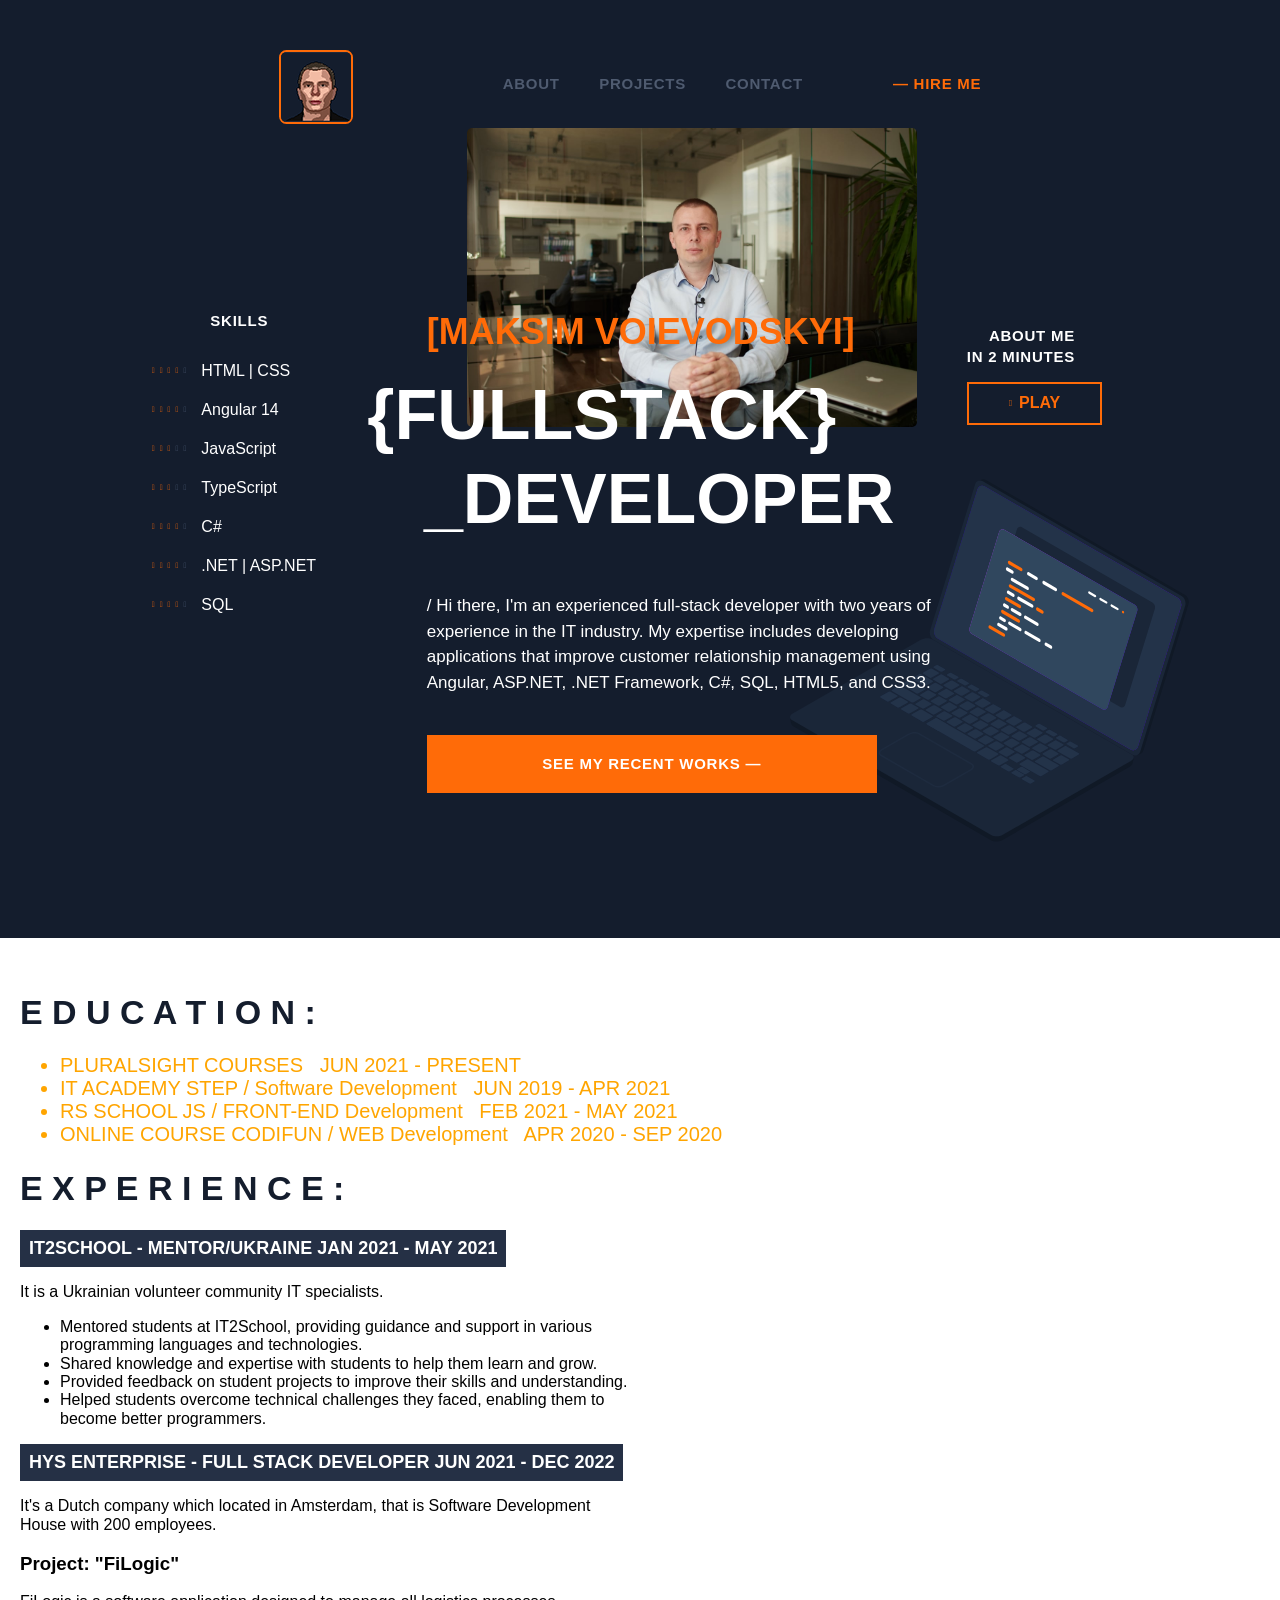
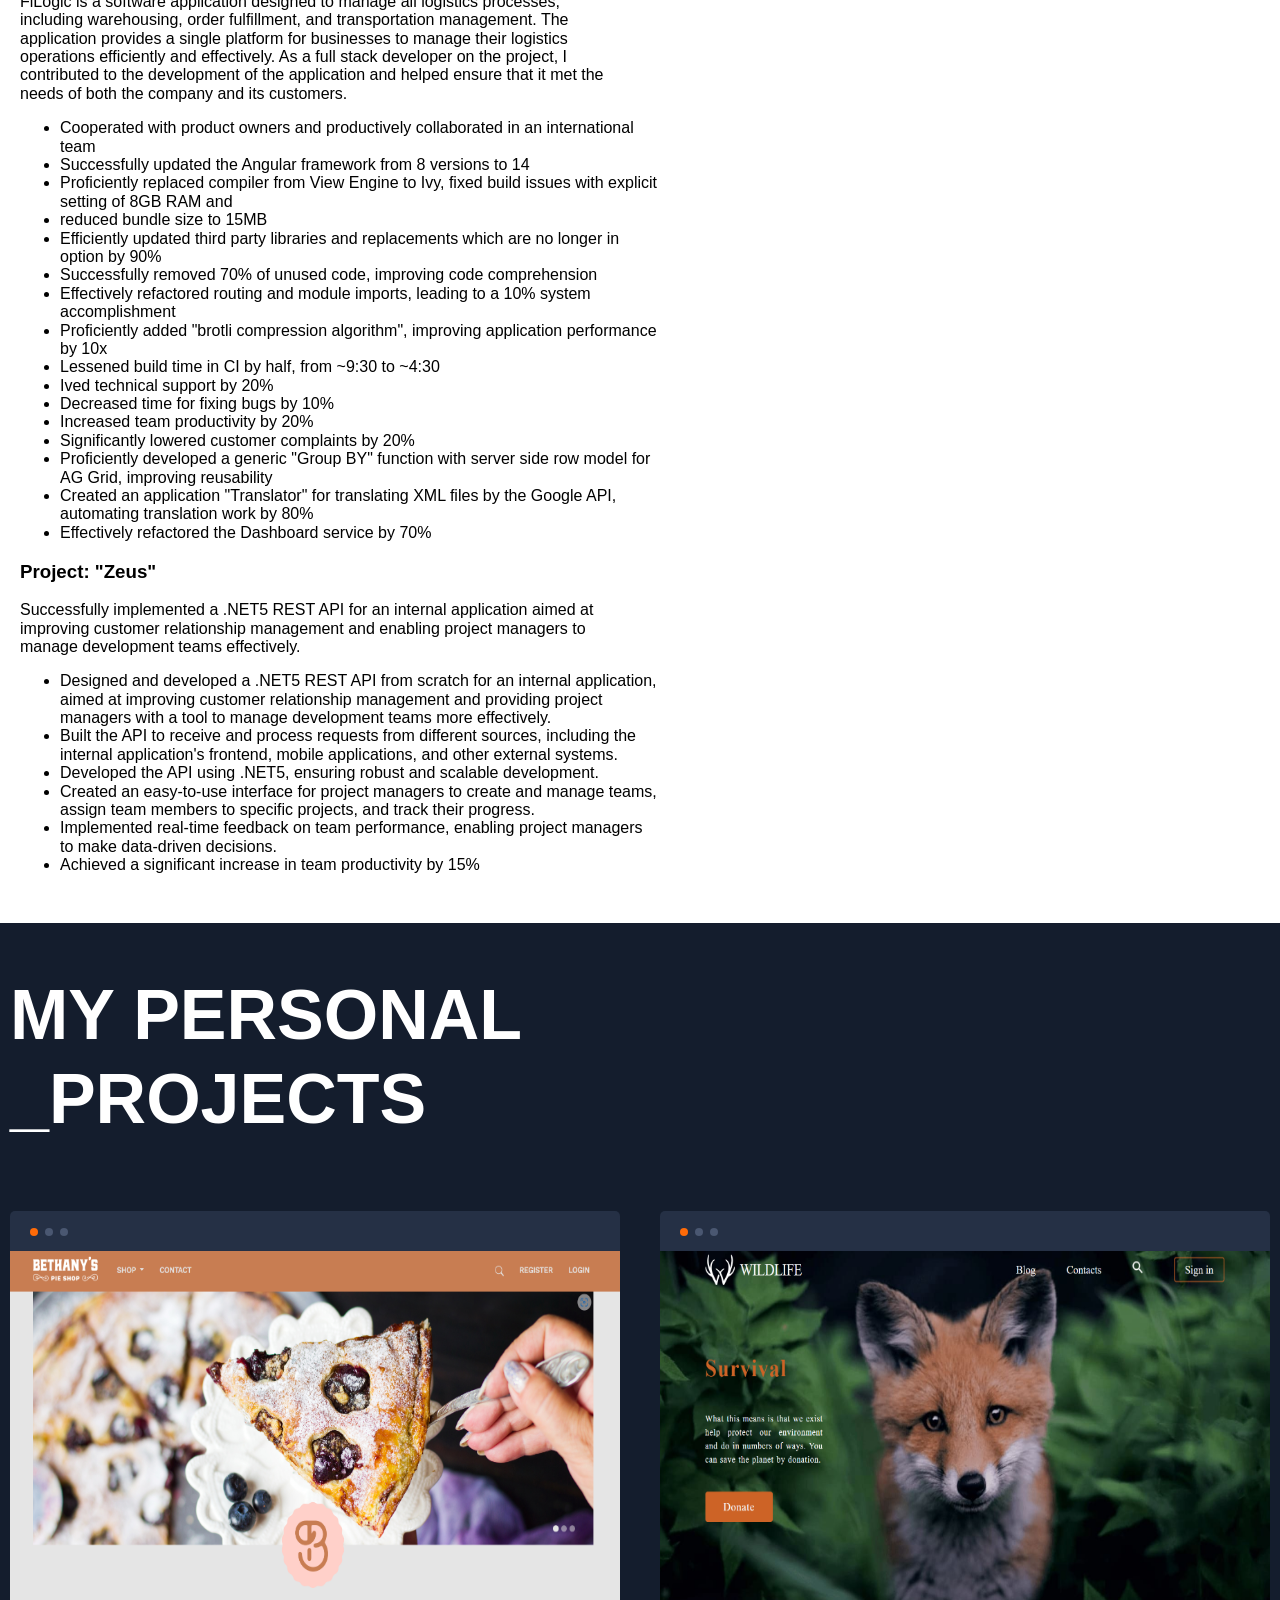
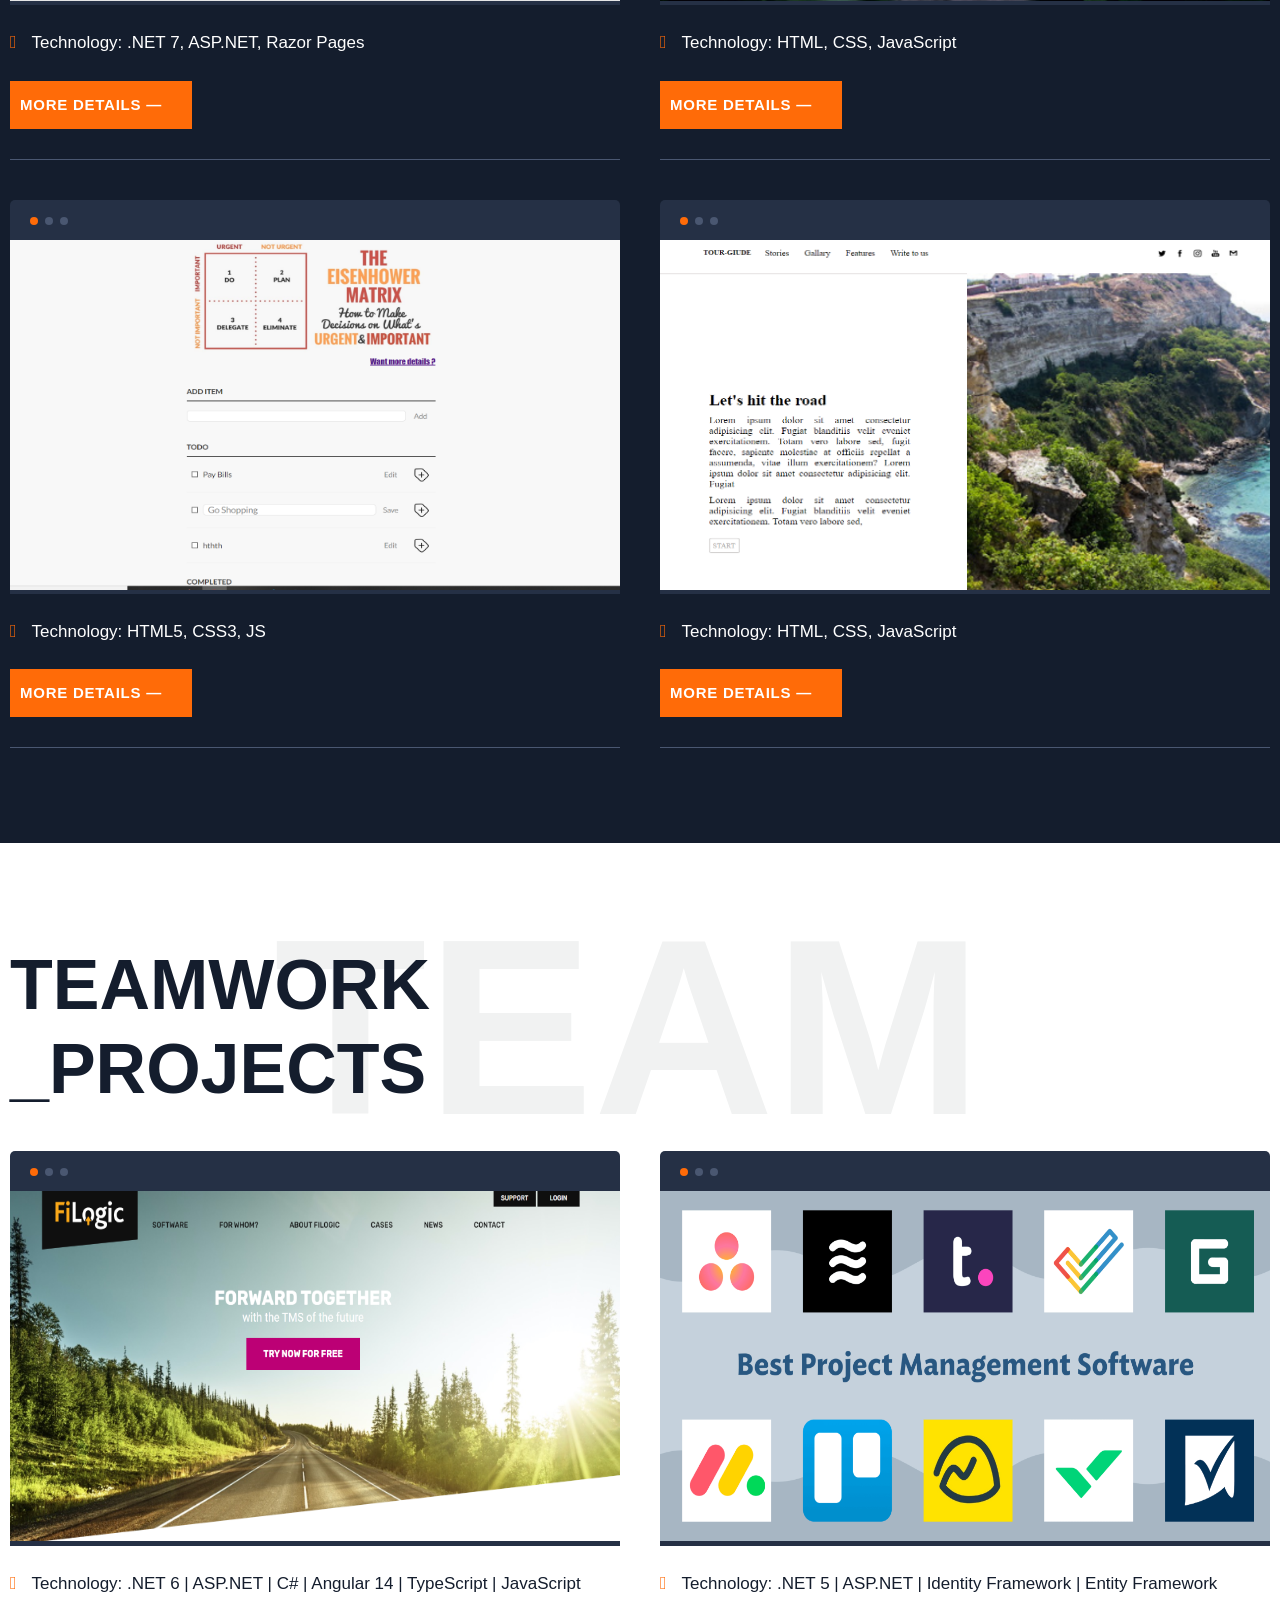
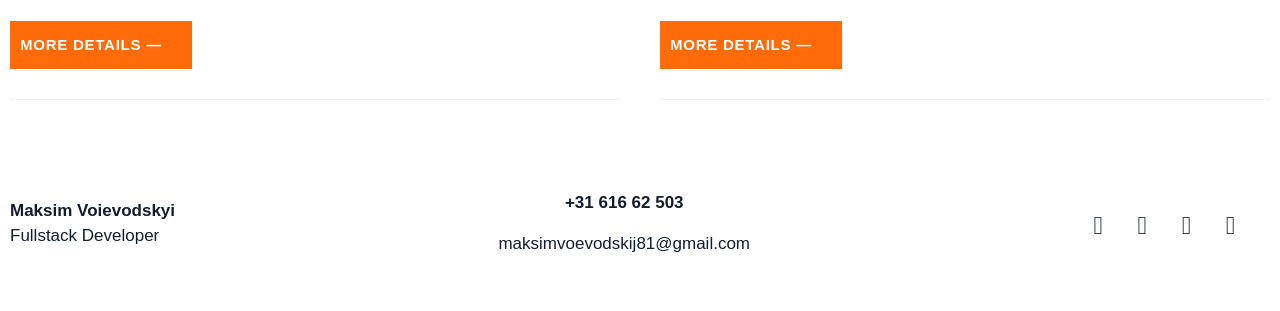
==== commit 1e46e089: "refactor remove calculator" ====
--- a/portf/index.html
+++ b/portf/index.html
@@ -7,8 +7,6 @@
     <title>Portfolio </title>
     <style>
       .modal{ 
-        
-        
         display: none;
       }
     </style>
@@ -32,8 +30,8 @@
         <div class=" mobail-menu-items desctop-element">
           <a href="#about" class="mobile-menu-item">ABOUT</a>
           <a href="#projects" class="mobile-menu-item">PROJECTS</a>
-          <a href="#costs" class="mobile-menu-item">COST CALCULATOR</a>
-          <a href="#contacts" class="mobile-menu-item">CONTACTS</a>
+          <!-- <a href="#costs" class="mobile-menu-item">COST CALCULATOR</a> -->
+          <a href="#contacts" class="mobile-menu-item">CONTACT</a>
         </div>
         <div class="navigation-part ">
           <a href="#callback-form" class="hire-me-button"> — HIRE ME</a>
@@ -46,19 +44,18 @@
       </nav>
       <div class="front-page-wraper">
       <div class="front-page-main-info">
-        <img src="image\IMG_2614.png" alt="my photo" class="frontpage-myfoto desctop-element" /> 
+        <img src="image/My_image.jpg" alt="my photo" class="frontpage-myfoto desctop-element" /> 
       <h1 class="frontpage-myname">[maksim voievodskyi]</h1>
-      <h2 class="frontpage-profession"><span class="professon-part-1">{Frontend}</span> <span class="professon-part-2">_DEVELOPER</span></h2>
+      <h2 class="frontpage-profession"><span class="professon-part-1">{Fullstack}</span> <span class="professon-part-2">_DEVELOPER</span></h2>
       <p class="frontpage-description">
-        / Using HTML, CSS, JavaScript, React Native and Node.js I help to build
-        websites, small and medium web apps for business
+        / Hi there, I'm an experienced full-stack developer with two years of experience in the IT industry. My expertise includes developing applications that improve customer relationship management using Angular, ASP.NET, .NET Framework, C#, SQL, HTML5, and CSS3.
       </p>
-      <a href="#projects" class="frontpage-galarybutton accent-button">
+      <a href="#team-projects" class="frontpage-galarybutton accent-button">
         See my recent works —
       </a>
      </div>
       <div class="front-page-my-infa">
-        <img src="image/IMG_2614.png" alt="my foto" class="frontpage-myfoto tablet-element mobail-element" data-aos="fade-down" data-aos-delay="2000"/>
+        <img src="image/My_image.jpg" alt="my foto" class="frontpage-myfoto tablet-element mobail-element" data-aos="fade-down" data-aos-delay="2000"/>
         <div class="front-page-about-me-container" data-aos="fade-left" data-aos-delay="1000">
           <p class="my-discreption mobail-element">About me in 2 minutes</p>
           <p class="my-discreption  desctop-element">About me<br> in 2  minutes</p>
@@ -71,7 +68,7 @@
      
       <img class="fronpage-laptop" src="image\laptop.svg" alt="laptop" />
       <div class="experiens-contener " data-aos="fade-right" data-aos-delay="500" > 
-        <h3 class="experiens-title">My Coding Skills & Experience</h3>
+        <h3 class="experiens-title">Skills</h3>
         <div class="exsperians-skill">
           <div class="exsperians-dots">
             <i
@@ -88,7 +85,7 @@
             ></i>
             <i class="far fa-circle exsperians-dotitem"></i>
           </div>
-          <p class="exsperians-text">Html</p>
+          <p class="exsperians-text">HTML | CSS</p>
         </div>
         <div class="exsperians-skill">
           <div class="exsperians-dots">
@@ -106,7 +103,7 @@
             ></i>
             <i class="far fa-circle exsperians-dotitem"></i>
           </div>
-          <p class="exsperians-text">CSS</p>
+          <p class="exsperians-text">Angular 14</p>
         </div>
         <div class="exsperians-skill">
           <div class="exsperians-dots">
@@ -138,7 +135,7 @@
             <i class="far fa-circle exsperians-dotitem"></i>
             <i class="far fa-circle exsperians-dotitem"></i>
           </div>
-          <p class="exsperians-text">C++</p>
+          <p class="exsperians-text">TypeScript</p>
         </div>
         <div class="exsperians-skill">
           <div class="exsperians-dots">
@@ -174,7 +171,7 @@
               ></i>
               <i class="far fa-circle exsperians-dotitem"></i>
             </div>
-            <p class="exsperians-text">.NET[Framework]</p>
+            <p class="exsperians-text">.NET | ASP.NET</p>
           </div>
           <div class="exsperians-skill">
             <div class="exsperians-dots">
@@ -205,20 +202,33 @@
      
       <div class="container container-left">
         <div class="about-content-wrapper">
-        <h3 class="section-title about-title" data-aos="fade-right" data-aos-delay="500">I code things from scratch_</h3>
+          <h3 class="section-title about-title" data-aos="fade-right" data-aos-delay="500">E D U C A T I O N :</h3>
+          <div  class="desctop-element tablet-element about-education_disply" data-aos="fade-right" data-aos-delay="1000">
+            <ul class="about-education">
+              <li>PLURALSIGHT COURSES  &nbsp; JUN 2021 - PRESENT</li>
+              <li>IT ACADEMY STEP / Software Development &nbsp; JUN 2019 - APR 2021</li>
+              <li>RS SCHOOL JS / FRONT-END Development  &nbsp; FEB 2021 - MAY 2021</li>
+              <li>ONLINE COURSE CODIFUN / WEB Development  &nbsp;   APR 2020 - SEP 2020</li>
+            </ul>
+          </div>
+        <h3 class="section-title about-title" data-aos="fade-right" data-aos-delay="500">E X P E R I E N C E :</h3>
         <div  class="desctop-element tablet-element" data-aos="fade-right" data-aos-delay="1000">
-          <p class="about-descr ">
-            <span>[and help to create<br></span>
-            <span> great web apps]</span>
-          </p>
+          <p class="about-descr">
+            <p class="about-descr"><span>IT2SCHOOL - MENTOR/UKRAINE JAN 2021 - MAY 2021</span> </p>
+            <p>It is a Ukrainian volunteer community IT specialists.</p>
+           <ul class="descr-width" data-aos="fade-right" data-aos-delay="1000">
+            <li>Mentored students at IT2School, providing guidance and support in various programming languages and
+            technologies.</li>
+            <li>Shared knowledge and expertise with students to help them learn and grow.</li>
+            <li>Provided feedback on student projects to improve their skills and understanding.</li>
+            <li>Helped students overcome technical challenges they faced, enabling them to become better programmers.</li>
+          </ul>
         </div>
         <p class="about-descr mobail-element" data-aos="fade-right" data-aos-delay="1000">
-          <span>[and help to</span>
-          <span>create great web</span>
-          <span>apps]</span>
+          
         </p>
         
-        <div class="about-img-container">
+        <!-- <div class="about-img-container">
           <p class="about-img-text">
             WEB
             <img
@@ -227,34 +237,54 @@
               class="about-img"
             />
           </p>
-        </div>
-        <div class="mobail-element">
-          <p class="about-text" data-aos="fade-right" data-aos-delay="1300">
-            / I will help you to create a high-performance Landing Page,
-            functional corporate website for your business, interactive web app
-            for SaaS, startup, or other services.
-          </p>
-        </div>
-        <p class="about-text  desctop-element"data-aos="fade-right" data-aos-delay="1700">
-          / I will help you to create a high-performance Landing Page,
-          functional corporate website for your business, interactive web app
-          for SaaS, startup, or other services.
+        </div> -->
+        <p class="about-descr">
+          <span>HYS ENTERPRISE - full stack DEVELOPER JUN 2021 - DEC 2022</span> 
+        <p>
+        <p class="descr-width">It's a Dutch company which located in Amsterdam, that is Software Development House with 200 employees.</p>
+        <h3>Project: "FiLogic"</h3>
+        <p class="desctop-element tablet-element descr-width" data-aos="fade-right" data-aos-delay="1000">
+         <span>FiLogic is a software application designed to manage all logistics processes, including warehousing, order fulfillment,
+          and transportation management. The application provides a single platform for businesses to manage their logistics
+          operations efficiently and effectively. As a full stack developer on the project, I contributed to the development of the
+          application and helped ensure that it met the needs of both the company and its customers.</span> 
+          <ul class="descr-width" data-aos="fade-right" data-aos-delay="1000">
+          <li>Cooperated with product owners and productively collaborated in an international team</li>
+          <li>Successfully updated the Angular framework from 8 versions to 14</li>
+          <li>Proficiently replaced compiler from View Engine to Ivy, fixed build issues with explicit setting of 8GB RAM and</li>
+          <li>reduced bundle size to 15MB</li>
+          <li>Efficiently updated third party libraries and replacements which are no longer in option by 90%</li>
+          <li>Successfully removed 70% of unused code, improving code comprehension</li>
+          <li>Effectively refactored routing and module imports, leading to a 10% system accomplishment</li>
+          <li>Proficiently added "brotli compression algorithm", improving application performance by 10x</li>
+          <li>Lessened build time in CI by half, from ~9:30 to ~4:30</li>
+          <li>Ived technical support by 20%</li>
+          <li>Decreased time for fixing bugs by 10%</li>
+          <li>Increased team productivity by 20%</li>
+          <li>Significantly lowered customer complaints by 20%</li>
+          <li>Proficiently developed a generic "Group BY" function with server side row model for AG Grid, improving reusability</li>
+          <li>Created an application "Translator" for translating XML files by the Google API, automating translation work by 80%</li>
+          <li>Effectively refactored the Dashboard service by 70%</li>
+        </ul>
         </p>
-        <p class="about-text tablet-element ">
-          / I will help you to create a,<br> high-performance Landing Page,<br>
-          functional corporate website for your<br> business, interactive web app
-          for<br> SaaS, startup, or other services.
-        </p>
-        <p class="about-text" data-aos="fade-right" data-aos-delay="2000">
-          / My specialization is front-end development — client side of the web.
-          But I also have full-stack developer experience.
-        </p>
-      </div>
-      <div class="about-projects desctop-element">
-        <div class="about-projects-bar">
-          <p class="about-projects-count">10+</p>
-        </div>
-        <p class="about-projects-text">completed projects</p>
+        <h3>Project: "Zeus"</h3>
+        <p class="desctop-element tablet-element descr-width" data-aos="fade-right" data-aos-delay="1000">
+          <span>Successfully implemented a .NET5 REST API for an internal application aimed at improving customer relationship
+          management and enabling project managers to manage development teams effectively.
+          </span>
+       </p>
+       <ul class="descr-width" data-aos="fade-left" data-aos-delay="1000">
+          <li>Designed and developed a .NET5 REST API from scratch for an internal application, aimed at improving customer
+          relationship management and providing project managers with a tool to manage development teams more
+          effectively.</li>
+          <li>Built the API to receive and process requests from different sources, including the internal application's frontend,
+          mobile applications, and other external systems.</li>
+          <li>Developed the API using .NET5, ensuring robust and scalable development.</li>
+          <li>Created an easy-to-use interface for project managers to create and manage teams, assign team members to
+          specific projects, and track their progress.</li>
+          <li>Implemented real-time feedback on team performance, enabling project managers to make data-driven decisions.</li>
+          <li>Achieved a significant increase in team productivity by 15%</li>
+        </ul>
       </div>
     </div>
   </section>
@@ -267,7 +297,49 @@
         <h3 class="section-title personal-projects-title">
           My personal _projects
         </h3>
-<div class="personal-project-item-wrapper">
+      <div class="personal-project-item-wrapper">
+        <div class="personal-project-item"data-aos="zoom-in-up" data-aos-delay="1000">
+          <div class="personal-project-item-container">
+            <div class="projet-item-dot-container">
+              <div class="projet-item-dot"></div>
+              <div class="projet-item-dot"></div>
+              <div class="projet-item-dot"></div>
+            </div>
+            <img
+              src="image/pieapp/Screenshot 2023-03-07 105232.png"
+              alt="resume"
+              class="personal-project-img"
+            />
+          </div>
+          <p class="personal-project-name">
+            <i class="fas fa-laptop-code personal-project-icon"></i>
+            <span>Technology: .NET 7, ASP.NET, Razor Pages</span>
+          </p>
+          <button class="personal-project-btn accent-button" id="personal-project-goit-btn">
+            More details —
+          </button>
+        </div>
+        <div class="personal-project-item"data-aos="zoom-in" data-aos-delay="1000">
+          <div class="personal-project-item-container">
+            <div class="projet-item-dot-container">
+              <div class="projet-item-dot"></div>
+              <div class="projet-item-dot"></div>
+              <div class="projet-item-dot"></div>
+            </div>
+            <img
+              src="image/wild/wild_1.PNG"
+              alt="tour"
+              class="personal-project-img"
+            />
+          </div>
+          <p class="personal-project-name">
+            <i class="fas fa-laptop-code personal-project-icon"></i>
+            <span>Technology: HTML, CSS, JavaScript</span>
+          </p>
+          <button class="personal-project-btn accent-button" id="personal-project-pro-test-btn">
+            More details —
+          </button>
+        </div>
         <div class="personal-project-item " data-aos="zoom-in" data-aos-delay="750">
           <div class="personal-project-item-container">
             <div class="projet-item-dot-container">
@@ -311,54 +383,11 @@
             More details —
           </button>
         </div>
-        <div class="personal-project-item"data-aos="zoom-in-up" data-aos-delay="1000">
-          <div class="personal-project-item-container">
-            <div class="projet-item-dot-container">
-              <div class="projet-item-dot"></div>
-              <div class="projet-item-dot"></div>
-              <div class="projet-item-dot"></div>
-            </div>
-            <img
-              src="image/resumes/resum.PNG"
-              alt="resume"
-              class="personal-project-img"
-            />
-          </div>
-          <p class="personal-project-name">
-            <i class="fas fa-laptop-code personal-project-icon"></i>
-            <span>Technology: HTML, CSS, JavaScript</span>
-          </p>
-          <button class="personal-project-btn accent-button" id="personal-project-goit-btn">
-            More details —
-          </button>
-        </div>
-        <div class="personal-project-item"data-aos="zoom-in" data-aos-delay="1000">
-          <div class="personal-project-item-container">
-            <div class="projet-item-dot-container">
-              <div class="projet-item-dot"></div>
-              <div class="projet-item-dot"></div>
-              <div class="projet-item-dot"></div>
-            </div>
-            <img
-              src="image/wild/wild_1.PNG"
-              alt="tour"
-              class="personal-project-img"
-            />
-          </div>
-          <p class="personal-project-name">
-            <i class="fas fa-laptop-code personal-project-icon"></i>
-            <span>Technology: HTML, CSS, JavaScript</span>
-          </p>
-          <button class="personal-project-btn accent-button" id="personal-project-pro-test-btn">
-            More details —
-          </button>
-        </div>
-
       </div>
       </div>
     </section>
     <!--TEAM-Project-->
-    <section class="team-projects">
+    <section class="team-projects" id="team-projects">
       <div class="container">
         <span class="team-projects-title-bgd">TEAM</span>
         <h3 class="section-title team-projects-title">Teamwork _projects</h3>
@@ -371,14 +400,14 @@
               <div class="projet-item-dot"></div>
             </div>
             <img
-              src="image\projects\team\questify.jpg"
+              src="image/filogic/Screenshot 2023-03-07 134300.png"
               alt="quetify app"
               class="personal-project-img"
             />
           </div>
           <p class="team-project-name">
             <i class="fas fa-laptop-code personal-project-icon"></i>
-            Technology: React.js, Node.js
+            Technology: .NET 6 | ASP.NET | C# | Angular 14 | TypeScript | JavaScript
           </p>
           <button class="personal-project-btn accent-button" id="team-project-questify-btn">
             More details —
@@ -392,14 +421,14 @@
               <div class="projet-item-dot"></div>
             </div>
             <img
-              src="image\projects\team\it-test.jpg"
+              src="image/zeus/project-management-software.png"
               alt="it test app"
               class="personal-project-img"
             />
           </div>
           <p class="team-project-name">
             <i class="fas fa-laptop-code personal-project-icon"></i>
-            Technology: React.js, Node.js
+            Technology: .NET 5 | ASP.NET | Identity Framework | Entity Framework
           </p>
           <button class="personal-project-btn accent-button" id="team-project-it-test-btn">
             More details —
@@ -409,7 +438,7 @@
       </div>
     </section>
     <!--Call back form-->
-    <section class="callback-form" >
+    <!-- <section class="callback-form" >
       <div class="container">
         <form class="callback-form-container"data-aos="flip-left" action="" id="callback-form">
           <h3 class="callback-form-title">/Are you minding [a project?]</h3>
@@ -432,7 +461,7 @@
           <input
             class="callback-form-phone callback-form-input"
             type="tel"
-            placeholder="+380 (__) ___-__-__"
+            placeholder="+31 (__) ___-__-__"
             id="callback-input-form-phone"
           />
           </div>
@@ -445,9 +474,9 @@
           />
         </form>
       </div>
-    </section>
+    </section>  -->
     <!--Calculator-->
-    <section class="calculator">
+    <!-- <section class="calculator">
       <div class="container">
         <div class="calculator-info-container">
         <h3 class="calculator-title section-title mobail-element">
@@ -479,10 +508,10 @@
           / The final cost depends on the technical requirements, terms,
           specifics of your project.
         </p>
-      </div>
+      </div>  -->
 <!--calculator-form-->
 
-        <form action="" class="calculator-form " data-aos="zoom-in-left" data-aos-delay="1000"id="costs">
+        <!-- <form action="" class="calculator-form " data-aos="zoom-in-left" data-aos-delay="1000"id="costs">
           <div class="calculator-form-input">
             <label
               for="calculator-form-website-type"
@@ -594,22 +623,22 @@
             type="submit"
             value="Find out the cost  —"
           />
-        </form>
+        </form> -->
       
-      </div>
-    </section>
+      <!-- </div>
+    </section> -->
     <!--Footer-->
     <footer class="footer" id="contacts">
       <div class="container">
         
         <div class="footer-my-infa" >
           <h3 class="footer-my-name">Maksim Voievodskyi</h3>
-          <p class="footer-my-profession">Frontend Developer</p>
+          <p class="footer-my-profession">Fullstack Developer</p>
         </div>
           
         <div class="footer-phone-email">
-          <a class="footer-my-phone" href="tel:+380505728711"
-          >+38 (050) 572 87 11</a
+          <a class="footer-my-phone" href="tel:+3161662503"
+          >+31 616 62 503</a
         >
         <a class="footer-my-email" href="mailto:maksimvoevodskij81@gmail.com"
           >maksimvoevodskij81@gmail.com</a
@@ -645,12 +674,12 @@
 <nav class=" mobail-menu-items">
   <a href="#about" class="mobile-menu-item">ABOUT</a>
   <a href="#projects" class="mobile-menu-item">PROJECTS</a>
-  <a href="#costs" class="mobile-menu-item">COST CALCULATOR</a>
-  <a href="#contacts" class="mobile-menu-item">CONTACTS</a>
+  <!-- <a href="#costs" class="mobile-menu-item">COST CALCULATOR</a> -->
+  <a href="#contacts" class="mobile-menu-item">CONTACT</a>
 </nav>
 <div class="mobail-menu-contacts">
-  <a class="mobail-menu-my-phone  " href="tel:+380505728711"
-  >+38 (050) 572 87 11</a
+  <a class="mobail-menu-my-phone  " href="tel:+3161662503"
+  >+31 616 62 503</a
 >
 <a class="mobail-menu-my-email  " href="mailto:maksimvoevodskij81@gmail.com"
   >maksimvoevodskij81@gmail.com</a
@@ -712,8 +741,8 @@
   <div class="swiper-scrollbar"></div>
 </div>
 
-      <a href="https://maksimvoevodskij81.github.io/clean-code-s1e1/" class="project-modal-title"
-        > go to see</a
+      <a href="https://maksimvoevodskij81.github.io/clean-code-s1e1/" target=”_blank”  class="project-modal-title"
+        > See the project.</a
       >
 
       <p class="project-modal-text">
@@ -722,12 +751,13 @@
 
       <p class="project-modal-text">
         <pre>
-        Функционал :
-         - Добавление Task
-        - Перевод Task в выполненые нажатием на checkbox
-        - Перевод Task в текущие из выполненых нажатием на checkbox
-        - Удаление Task из текущих или выполненых
-        - Редактирование Task
+          Functionality:
+          
+          - Adding Task
+          - Marking Task as completed by clicking on the checkbox
+          - Moving Task from completed to current by clicking on the checkbox
+          - Deleting Task from current or completed
+          - Editing Task
       </pre>
       </p>
     </div>
@@ -761,12 +791,13 @@
 <!-- If we need scrollbar -->
 <div class="swiper-scrollbar"></div>
 </div>
-      <a href="https://maksimvoevodskij81.github.io/tour-giude/" class="project-modal-title"
-        >Туристический сайт</a
+      <a href="https://maksimvoevodskij81.github.io/tour-giude/" target=”_blank”  class="project-modal-title"
+        >See the project.
+        </a
       >
 
       <p class="project-modal-text">
-        Одностраничный сайт с использованием HTML, CSS, JavaScript
+        Single-page website using HTML, CSS, JavaScript.
       </p>
 
       <p class="project-modal-text">
@@ -788,8 +819,8 @@
         <!-- Additional required wrapper -->
     <div class="swiper-wrapper">
       <!-- Slides -->
-      <img src="image/resumes/resumes-1.PNG"class="swiper-slide" alt="img-1">
-      <img src="image/resumes/resumes-2.PNG"class="swiper-slide" alt="img-2">
+      <img src="image/pieapp/Screenshot 2023-03-07 105325.png"class="swiper-slide" alt="img-1">
+      <img src="image/pieapp/Screenshot 2023-03-07 105408.png"class="swiper-slide" alt="img-2">
       
   </div>
   <!-- If we need pagination -->
@@ -803,12 +834,12 @@
   <div class="swiper-scrollbar"></div>
   </div>
 
-      <a href="https://maksimvoevodskij81.github.io/rsschool-cv/" class="project-modal-title"
-        >Страничка резюме</a
+      <a href="#" class="project-modal-title"
+        >Pie web shop.
+        </a
       >
       <p class="project-modal-text">
-        Одностраничный сайт с использованием HTML, CSS. На сайте
-        есть соцсети,контакты для обратной связи, также видео CV !
+        Pie web shop is an online store that specializes in selling pies. It offers a variety of pie flavors and sizes for customers to choose from and provides a convenient platform for them to order and purchase pies from the comfort of their own homes.
       </p>
     </div>
   </div>
@@ -841,11 +872,11 @@
   <div class="swiper-scrollbar"></div>
   </div>
 
-      <a href="https://rolling-scopes-school.github.io/maksimvoevodskij81-JSFE2021Q1/wildlife/" class="project-modal-title"
-        >Сайт </a
+      <a href="https://rolling-scopes-school.github.io/maksimvoevodskij81-JSFE2021Q1/wildlife/" target=”_blank”  class="project-modal-title"
+        >See the project. </a
       >
       <p class="project-modal-text">
-        Одностраничный сайт с использованием HTML, CSS. 
+        Single-page website using HTML, CSS, JavaScript.
       </p>
     </div>
   </div>
@@ -862,9 +893,9 @@
         <!-- Additional required wrapper -->
     <div class="swiper-wrapper">
       <!-- Slides -->
-      <img src="image/questify/questify-1.jpg"class="swiper-slide" alt="img-1">
-      <img src="image/questify/questify-2.jpg"class="swiper-slide" alt="img-2">
-      <img src="image/questify/questify-3.jpg"class="swiper-slide" alt="img-3">
+      <img src="image/filogic/Screenshot 2023-03-07 134330.png"class="swiper-slide" alt="img-1">
+      <img src="image/filogic/Screenshot 2023-03-07 134359.png"class="swiper-slide" alt="img-2">
+      <img src="image/filogic/Screenshot 2023-03-07 135702.png"class="swiper-slide" alt="img-3">
   </div>
   <!-- If we need pagination -->
   <div class="swiper-pagination"></div>
@@ -877,14 +908,14 @@
   <div class="swiper-scrollbar"></div>
   </div>
 
-      <a href="https://questify.goit.co.ua/" class="project-modal-title"
-        >Questify - turn your life into a thrilling game</a
+      <a href="https://filogic.nl/" target=”_blank”  class="project-modal-title"
+        >See the project.
+        </a
       >
 
       <p class="project-modal-text">
-        Увлекательное веб-приложение, которое призвано помочь превратить
-        рутинные задачи в увлекательные квесты и захватывающие челенджи, которые
-        система сама ставит перед пользователем.
+        FiLogic that is transport management system which help businesses 
+        easily tackle any problems in transport logistics
       </p>
     </div>
   </div>
@@ -901,9 +932,8 @@
         <!-- Additional required wrapper -->
     <div class="swiper-wrapper">
       <!-- Slides -->
-      <img src="image/it-test/it-test-1.jpg"class="swiper-slide" alt="wedding-img-1">
-      <img src="image/it-test/it-test-2.jpg"class="swiper-slide" alt="wedding-img-2">
-      <img src="image/it-test/it-test-3.jpg"class="swiper-slide" alt="wedding-img-3">
+      <img src="image/zeus/project-management-software.png"class="swiper-slide" alt="wedding-img-1">
+      <img src="image/zeus/Screenshot 2023-03-07 135720.png"class="swiper-slide" alt="wedding-img-2">
   </div>
   <!-- If we need pagination -->
   <div class="swiper-pagination"></div>
@@ -917,12 +947,11 @@
   </div>
 
       <a href="https://testit.co.ua/" class="project-modal-title"
-        >Тест на профессиональную личность в IT
+        >Zeus project.
       </a>
 
       <p class="project-modal-text">
-        Web-приложение, которое поможет родителям определиться к какой профессии
-        в IT склонен их ребенок.
+       Project management system.
       </p>
     </div>
   </div>
--- a/portf/css/style.css
+++ b/portf/css/style.css
@@ -72,6 +72,7 @@
 body {
   font-family: var(--font-main);
 }
+
 /*------------------------
 FRONT PAGE
 ----------------------*/
@@ -454,7 +455,9 @@
   height: 100%;
   padding: 0 25px;
 }
-
+pre{
+  font-family: var(--font-main);
+}
 .project-modal-title {
   font-weight: bold;
   font-size: 20px;
@@ -504,7 +507,7 @@
 
 .section-title {
   font-weight: bold;
-  font-size: 35px;
+  font-size: 29px;
   line-height: 42px;
   text-align: center;
   text-transform: uppercase;
@@ -547,7 +550,9 @@
   width: 280px;
   margin: 20px 0;
 }
-
+.about-education_disply {
+  display: block !important;
+}
 .about-descr {
   font-weight: bold;
   font-size: 24px;
@@ -1026,9 +1031,10 @@
     align-items: flex-start;
   }
   .frontpage-myfoto {
-    width: 140px;
+    width: 150px;
     margin-right: 40px;
     margin-bottom: 0px;
+    border-radius: 5px;
   }
   .mobail-element {
     display: none !important;
@@ -1049,7 +1055,16 @@
   .about .container {
     position: relative;
   }
-
+  .about-education{
+    color: orange ;
+    display: flex;
+    flex-direction: column;
+    margin: 0px;
+    font-size: 20px; 
+    }
+.descr-width{
+  max-width: 600px;
+}
   .about-img-text {
     position: absolute;
     right: 22px;
@@ -1059,10 +1074,10 @@
   }
   /*about-tablet*/
   .about-img {
-    width: 361px;
-    height: 390px;
-    left: -105px;
-    top: 70px;
+    width: 316px;
+    height: 316px;
+    left: -69px;
+    top: -174px;
   }
 
   .about-img-container {
@@ -1076,9 +1091,7 @@
   }
 
   .about-descr {
-    font-size: 36px;
-    line-height: 43px;
-    margin-bottom: 60px;
+    font-size: 18px;
   }
 
   .about-text:last-child {
@@ -1240,7 +1253,7 @@
     flex-direction: row;
     justify-content: center;
     align-items: flex-start;
-    margin-top: 115px;
+    margin-top: 172px;
   }
   .experiens-contener {
     padding-left: 30px;
@@ -1248,8 +1261,7 @@
     order: 1;
     margin-left: 0px;
   }
-  .mobail-menu-items {
-  }
+
   .mobile-menu-item {
     margin-right: 35px;
   }
@@ -1283,8 +1295,9 @@
     position: absolute;
     z-index: 1;
     right: -80px;
-    bottom: 380px;
-    width: 256px;
+    bottom: 456px;
+    width: 100%;
+    border-radius: 5px;
   }
   .front-page-my-infa {
     order: 3;
@@ -1293,8 +1306,8 @@
 
   .frontpage-description {
     text-align: left;
-    width: 400px;
-    margin-bottom: 65px;
+    width: 505px;
+    margin-bottom: 40px;
   }
   .frontpage-galarybutton {
     width: 450px;
@@ -1315,7 +1328,7 @@
   .fronpage-laptop {
     position: absolute;
     bottom: -50px;
-    right: 280px;
+    right: 80px;
     z-index: 1;
   }
   .my-discreption {
@@ -1359,12 +1372,14 @@
   }
   /*about-desktop*/
   .about-title {
-    font-size: 70px;
+    margin: 0;
+    font-size: 34px;
     line-height: 84px;
     width: 620px;
-    margin-top: 0;
-  }
-
+  }
+  .about-company{
+    text-transform: none;
+  }
   .about-text {
     width: 406px;
   }
@@ -1378,12 +1393,11 @@
   }
 
   .about .container {
-    flex-direction: row;
-    padding: 135px 10px;
-    justify-content: space-around;
+    padding: 32px 20px;
   }
 
   .about-projects-bar {
+    display: none !important;
     background: var(--c-accent);
     width: 159px;
     height: 465px;
@@ -1396,6 +1410,7 @@
   }
 
   .about-projects {
+
     z-index: 2;
   }
 
@@ -1408,6 +1423,7 @@
   }
 
   .about-projects-text {
+    display: none;
     font-weight: bold;
     font-size: 15px;
     line-height: 135%;
@@ -1419,15 +1435,16 @@
   .about-img-text {
     font-size: 250px;
     line-height: 300px;
-    right: -223px;
-    top: -23px;
+    right: -307px;
+    top: 430px;
     z-index: 1;
   }
 
   .about-img {
-    width: 421px;
-    height: 455px;
-    left: -35px;
+    width: 316px;
+    height: 316px;
+    left: -14px;
+    top: -398px;
   }
   /* callback-desctop*/
   .callback-form-container {
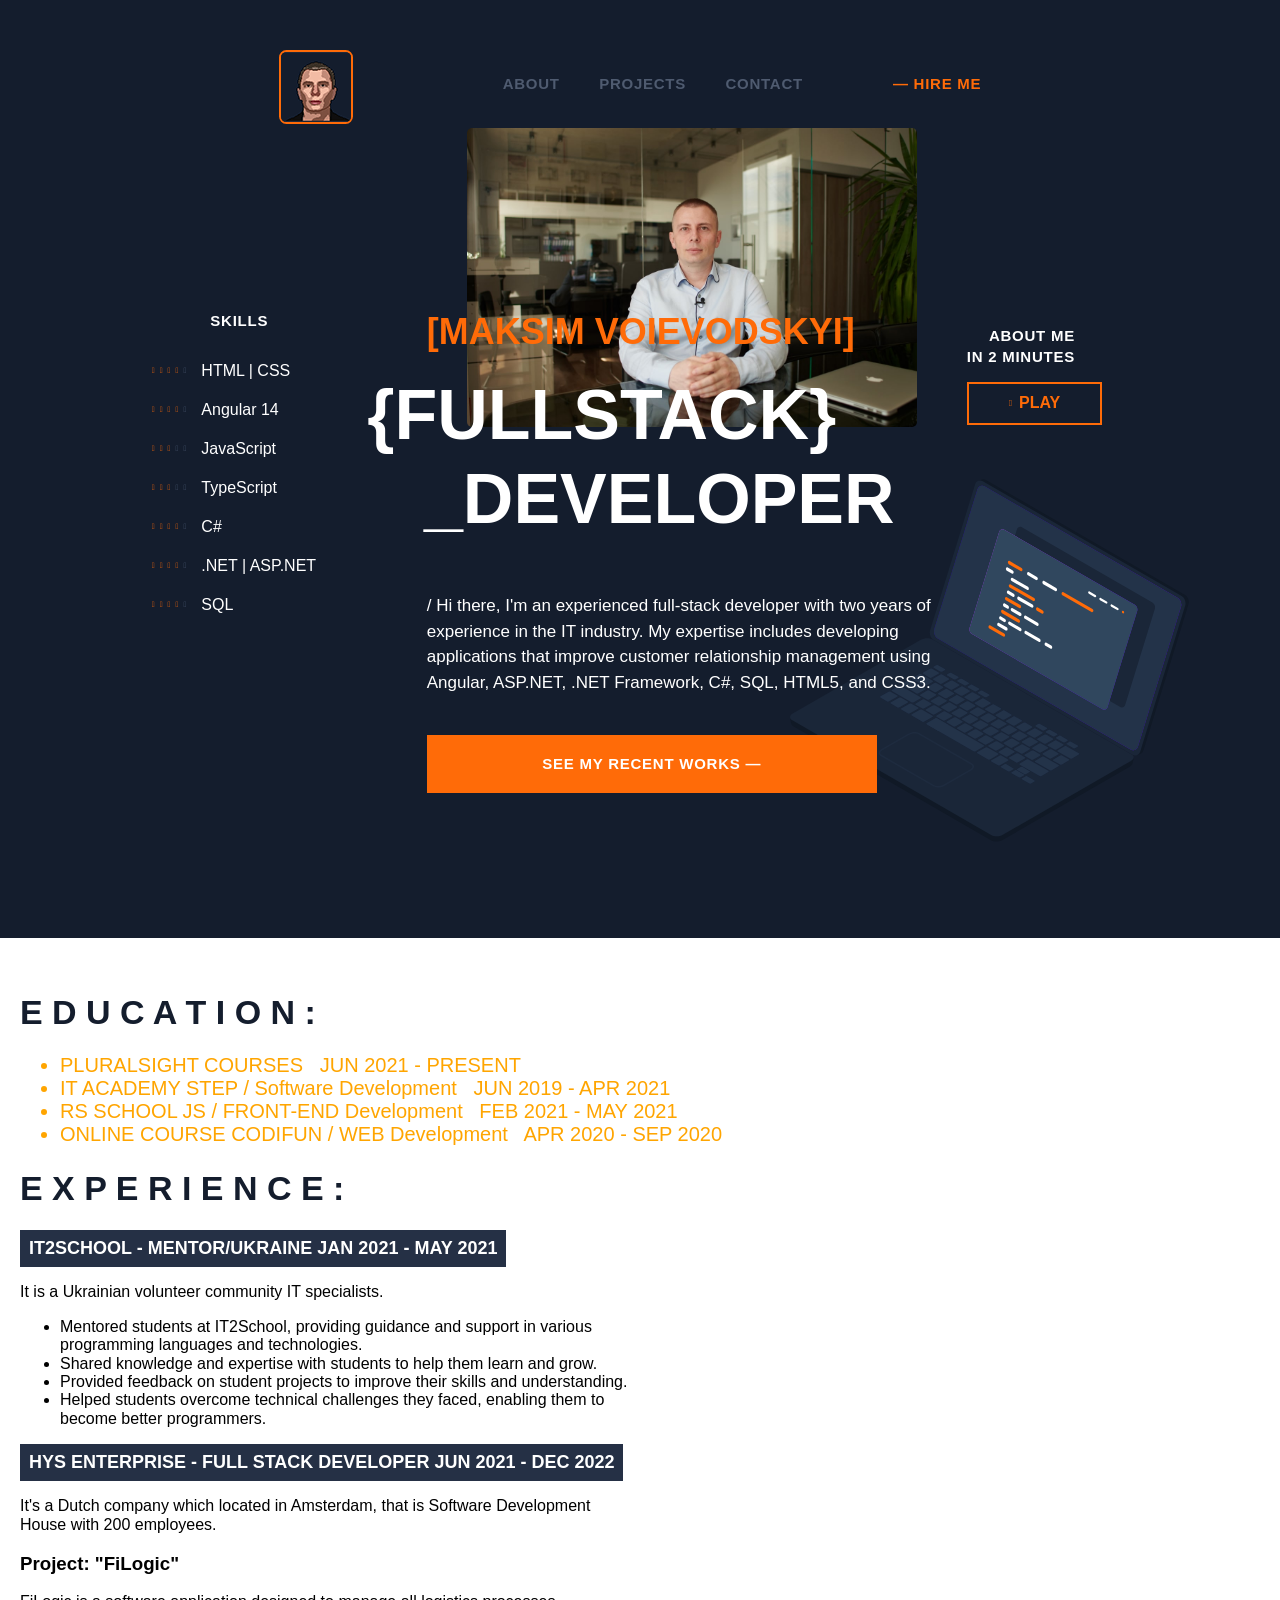
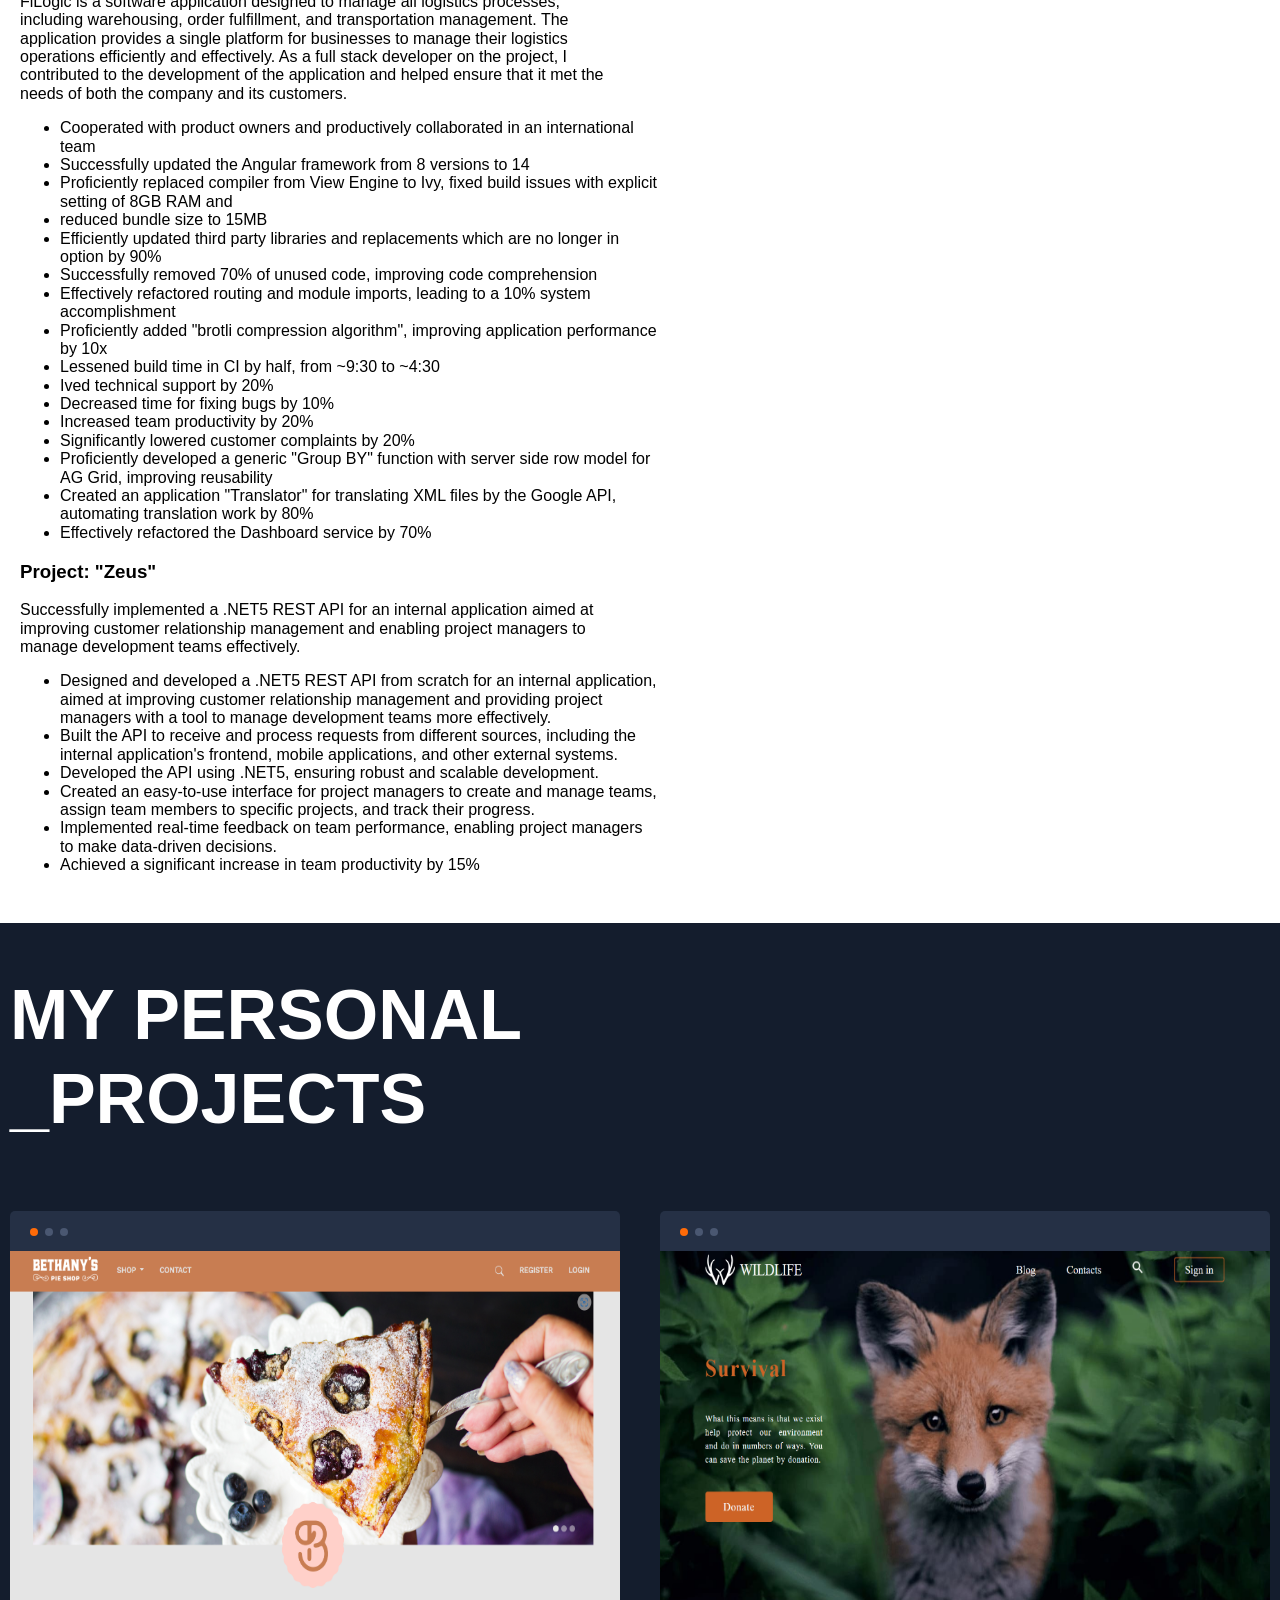
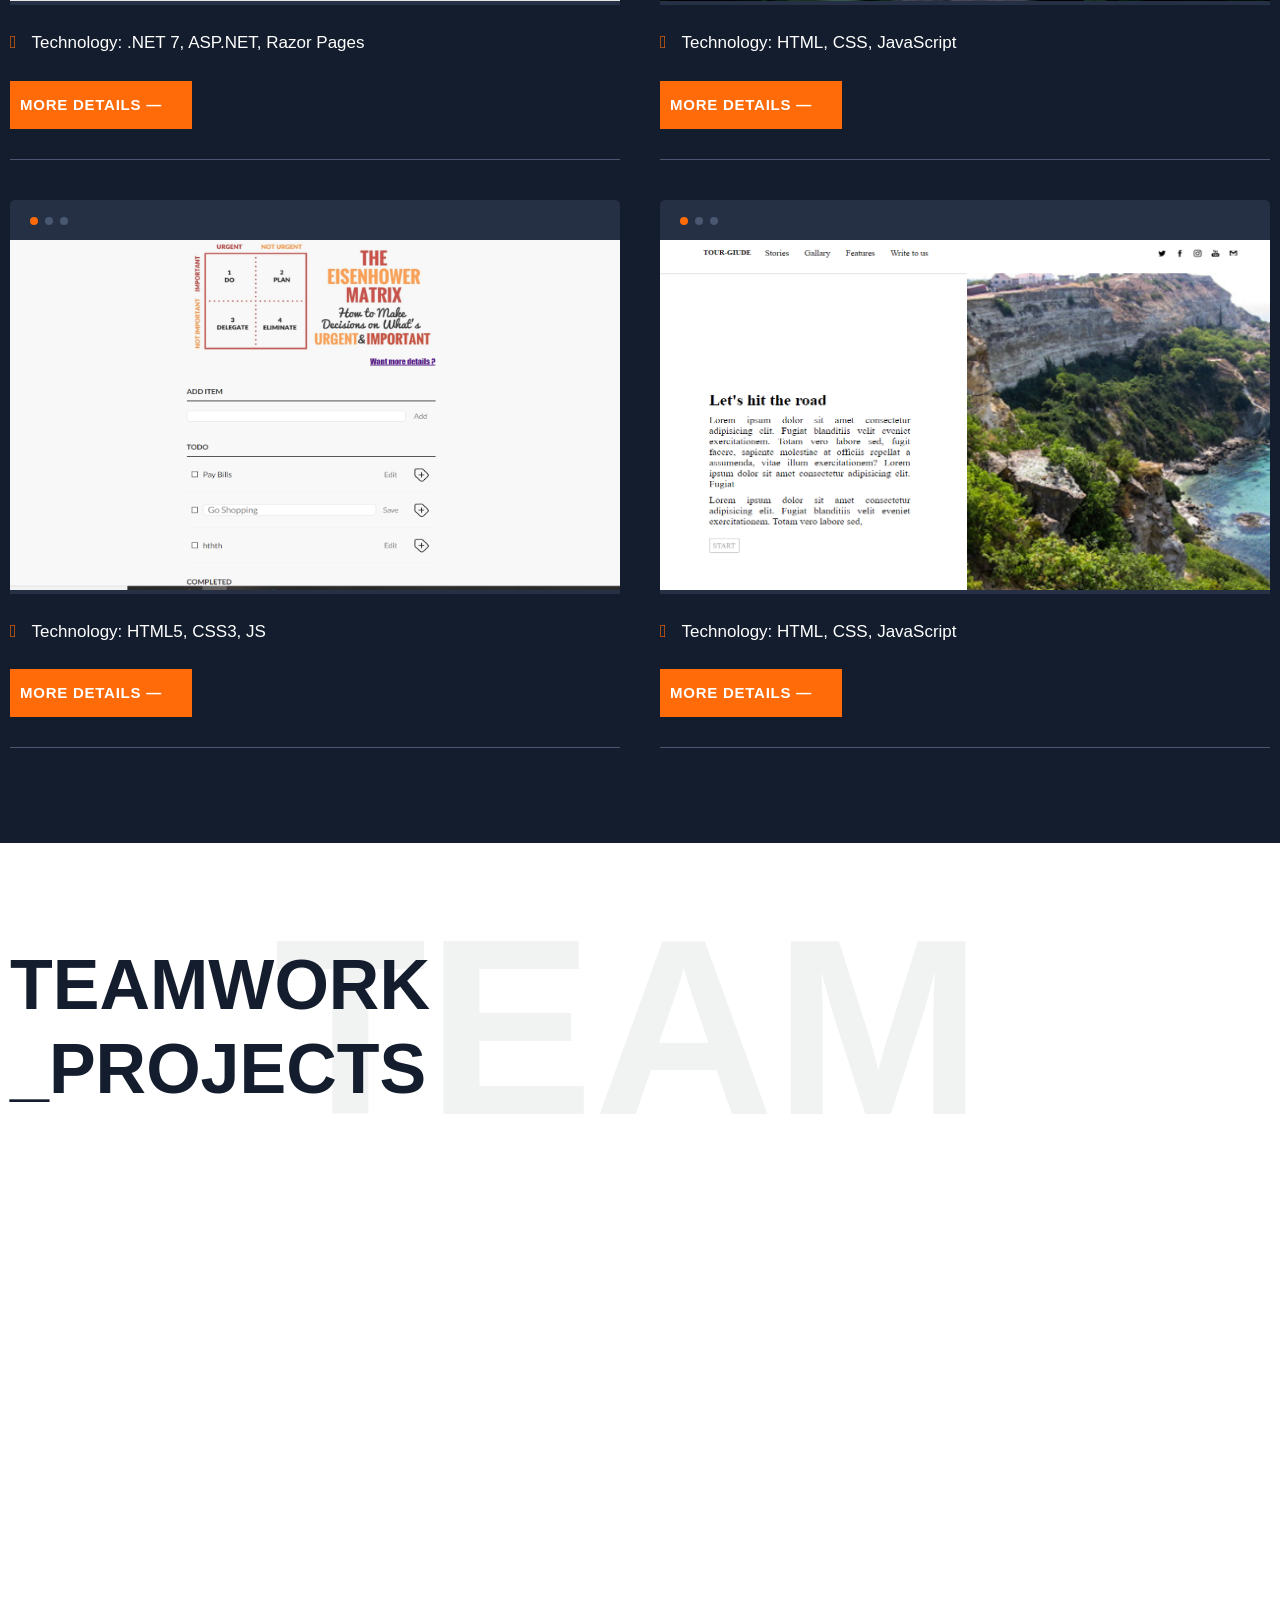
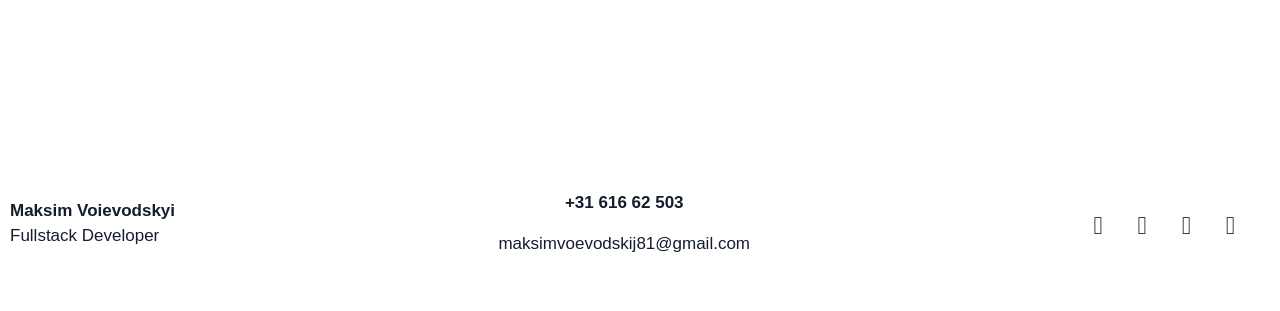
==== commit 8fd14dd6: "remove horizontal scroll" ====
--- a/portf/index.html
+++ b/portf/index.html
@@ -203,7 +203,7 @@
       <div class="container container-left">
         <div class="about-content-wrapper">
           <h3 class="section-title about-title" data-aos="fade-right" data-aos-delay="500">E D U C A T I O N :</h3>
-          <div  class="desctop-element tablet-element about-education_disply" data-aos="fade-right" data-aos-delay="1000">
+          <div  class="desctop-element tablet-element display-block" data-aos="fade-right" data-aos-delay="1000">
             <ul class="about-education">
               <li>PLURALSIGHT COURSES  &nbsp; JUN 2021 - PRESENT</li>
               <li>IT ACADEMY STEP / Software Development &nbsp; JUN 2019 - APR 2021</li>
@@ -212,7 +212,7 @@
             </ul>
           </div>
         <h3 class="section-title about-title" data-aos="fade-right" data-aos-delay="500">E X P E R I E N C E :</h3>
-        <div  class="desctop-element tablet-element" data-aos="fade-right" data-aos-delay="1000">
+        <div  class="desctop-element tablet-element display-block" data-aos="fade-right" data-aos-delay="1000">
           <p class="about-descr">
             <p class="about-descr"><span>IT2SCHOOL - MENTOR/UKRAINE JAN 2021 - MAY 2021</span> </p>
             <p>It is a Ukrainian volunteer community IT specialists.</p>
@@ -224,10 +224,7 @@
             <li>Helped students overcome technical challenges they faced, enabling them to become better programmers.</li>
           </ul>
         </div>
-        <p class="about-descr mobail-element" data-aos="fade-right" data-aos-delay="1000">
-          
-        </p>
-        
+       
         <!-- <div class="about-img-container">
           <p class="about-img-text">
             WEB
@@ -241,13 +238,14 @@
         <p class="about-descr">
           <span>HYS ENTERPRISE - full stack DEVELOPER JUN 2021 - DEC 2022</span> 
         <p>
-        <p class="descr-width">It's a Dutch company which located in Amsterdam, that is Software Development House with 200 employees.</p>
+       <p class="descr-width">It's a Dutch company which located in Amsterdam, that is Software Development House with 200 employees.</p>
         <h3>Project: "FiLogic"</h3>
-        <p class="desctop-element tablet-element descr-width" data-aos="fade-right" data-aos-delay="1000">
+          <p class="desctop-element tablet-element descr-width" data-aos="fade-right" data-aos-delay="1000">
          <span>FiLogic is a software application designed to manage all logistics processes, including warehousing, order fulfillment,
           and transportation management. The application provides a single platform for businesses to manage their logistics
           operations efficiently and effectively. As a full stack developer on the project, I contributed to the development of the
           application and helped ensure that it met the needs of both the company and its customers.</span> 
+        </p> 
           <ul class="descr-width" data-aos="fade-right" data-aos-delay="1000">
           <li>Cooperated with product owners and productively collaborated in an international team</li>
           <li>Successfully updated the Angular framework from 8 versions to 14</li>
@@ -266,14 +264,14 @@
           <li>Created an application "Translator" for translating XML files by the Google API, automating translation work by 80%</li>
           <li>Effectively refactored the Dashboard service by 70%</li>
         </ul>
-        </p>
+        
         <h3>Project: "Zeus"</h3>
-        <p class="desctop-element tablet-element descr-width" data-aos="fade-right" data-aos-delay="1000">
+        <p class="desctop-element tablet-element descr-width display-block" data-aos="fade-right" data-aos-delay="1000">
           <span>Successfully implemented a .NET5 REST API for an internal application aimed at improving customer relationship
           management and enabling project managers to manage development teams effectively.
           </span>
        </p>
-       <ul class="descr-width" data-aos="fade-left" data-aos-delay="1000">
+        <ul class="descr-width" data-aos="fade-right" data-aos-delay="1000">
           <li>Designed and developed a .NET5 REST API from scratch for an internal application, aimed at improving customer
           relationship management and providing project managers with a tool to manage development teams more
           effectively.</li>
@@ -286,7 +284,7 @@
           <li>Achieved a significant increase in team productivity by 15%</li>
         </ul>
       </div>
-    </div>
+    </div> 
   </section>
       
     </div>
--- a/portf/css/style.css
+++ b/portf/css/style.css
@@ -550,7 +550,7 @@
   width: 280px;
   margin: 20px 0;
 }
-.about-education_disply {
+.display-block {
   display: block !important;
 }
 .about-descr {
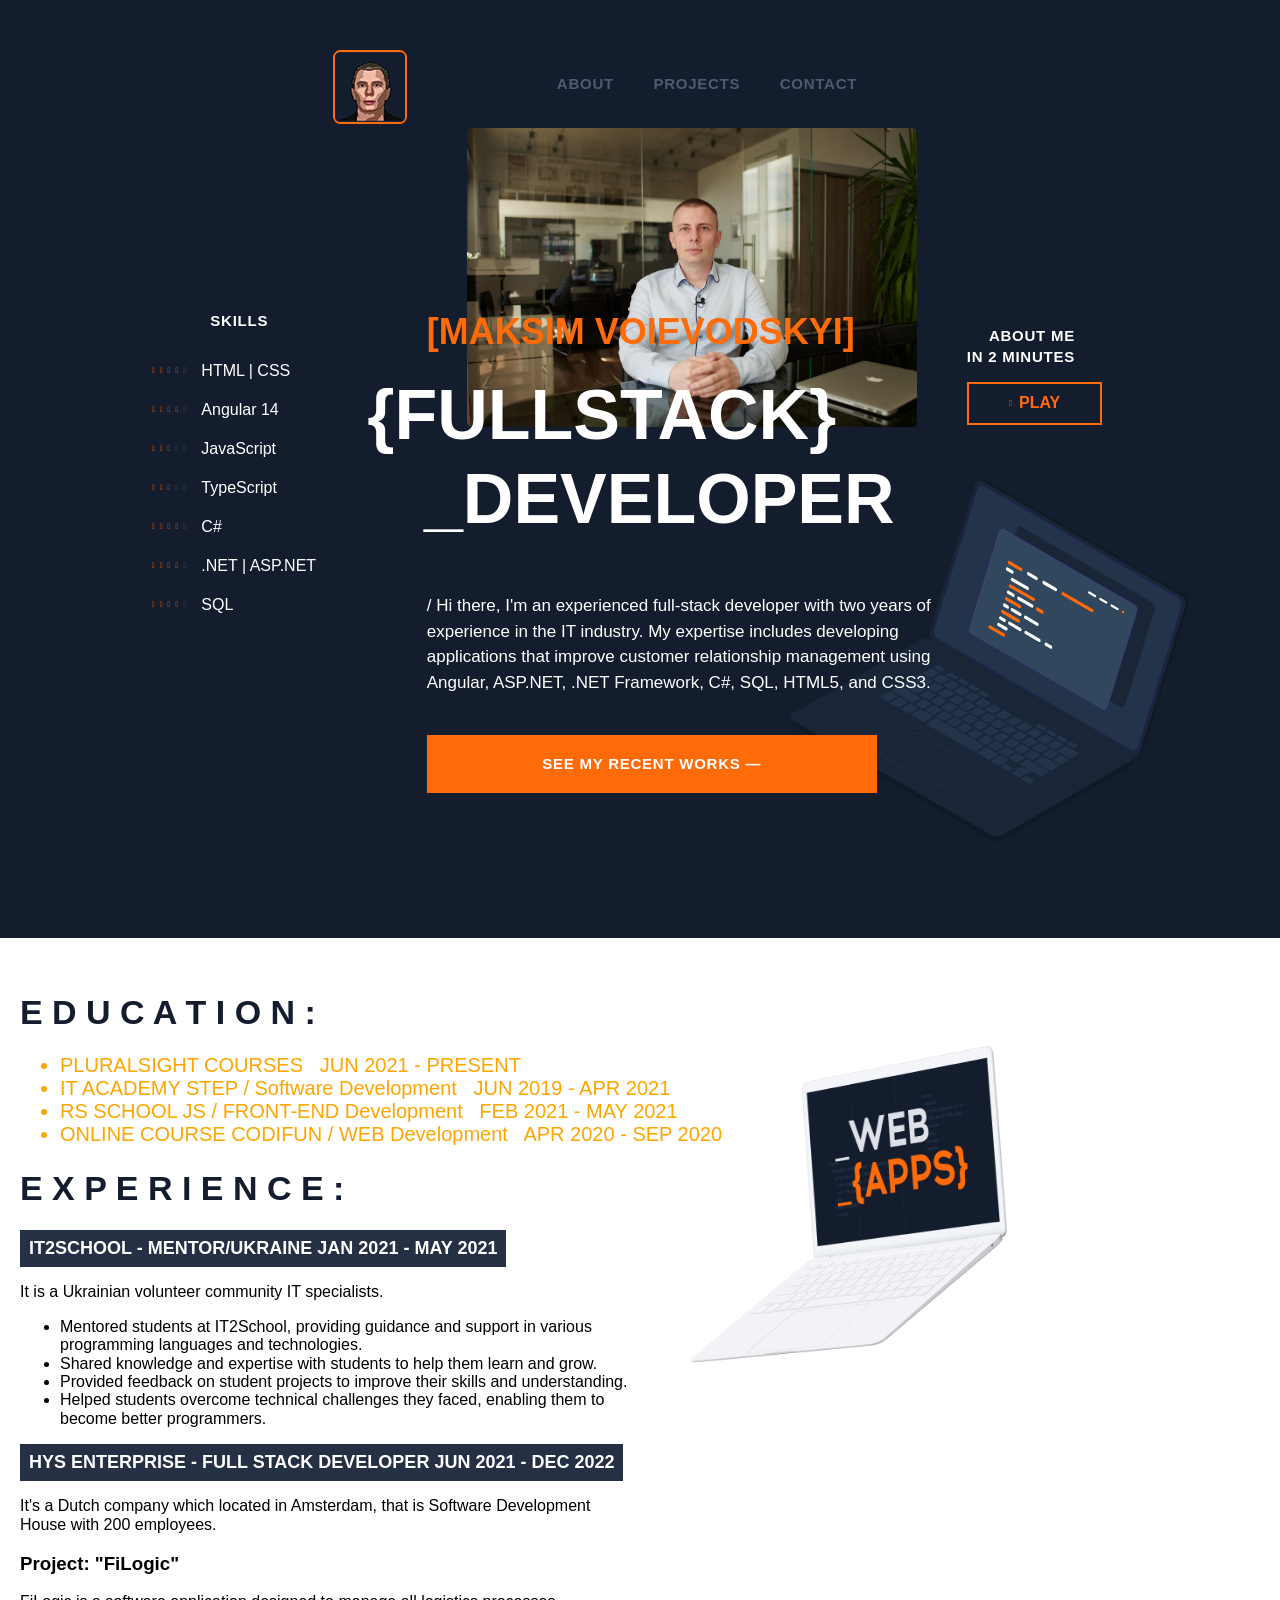
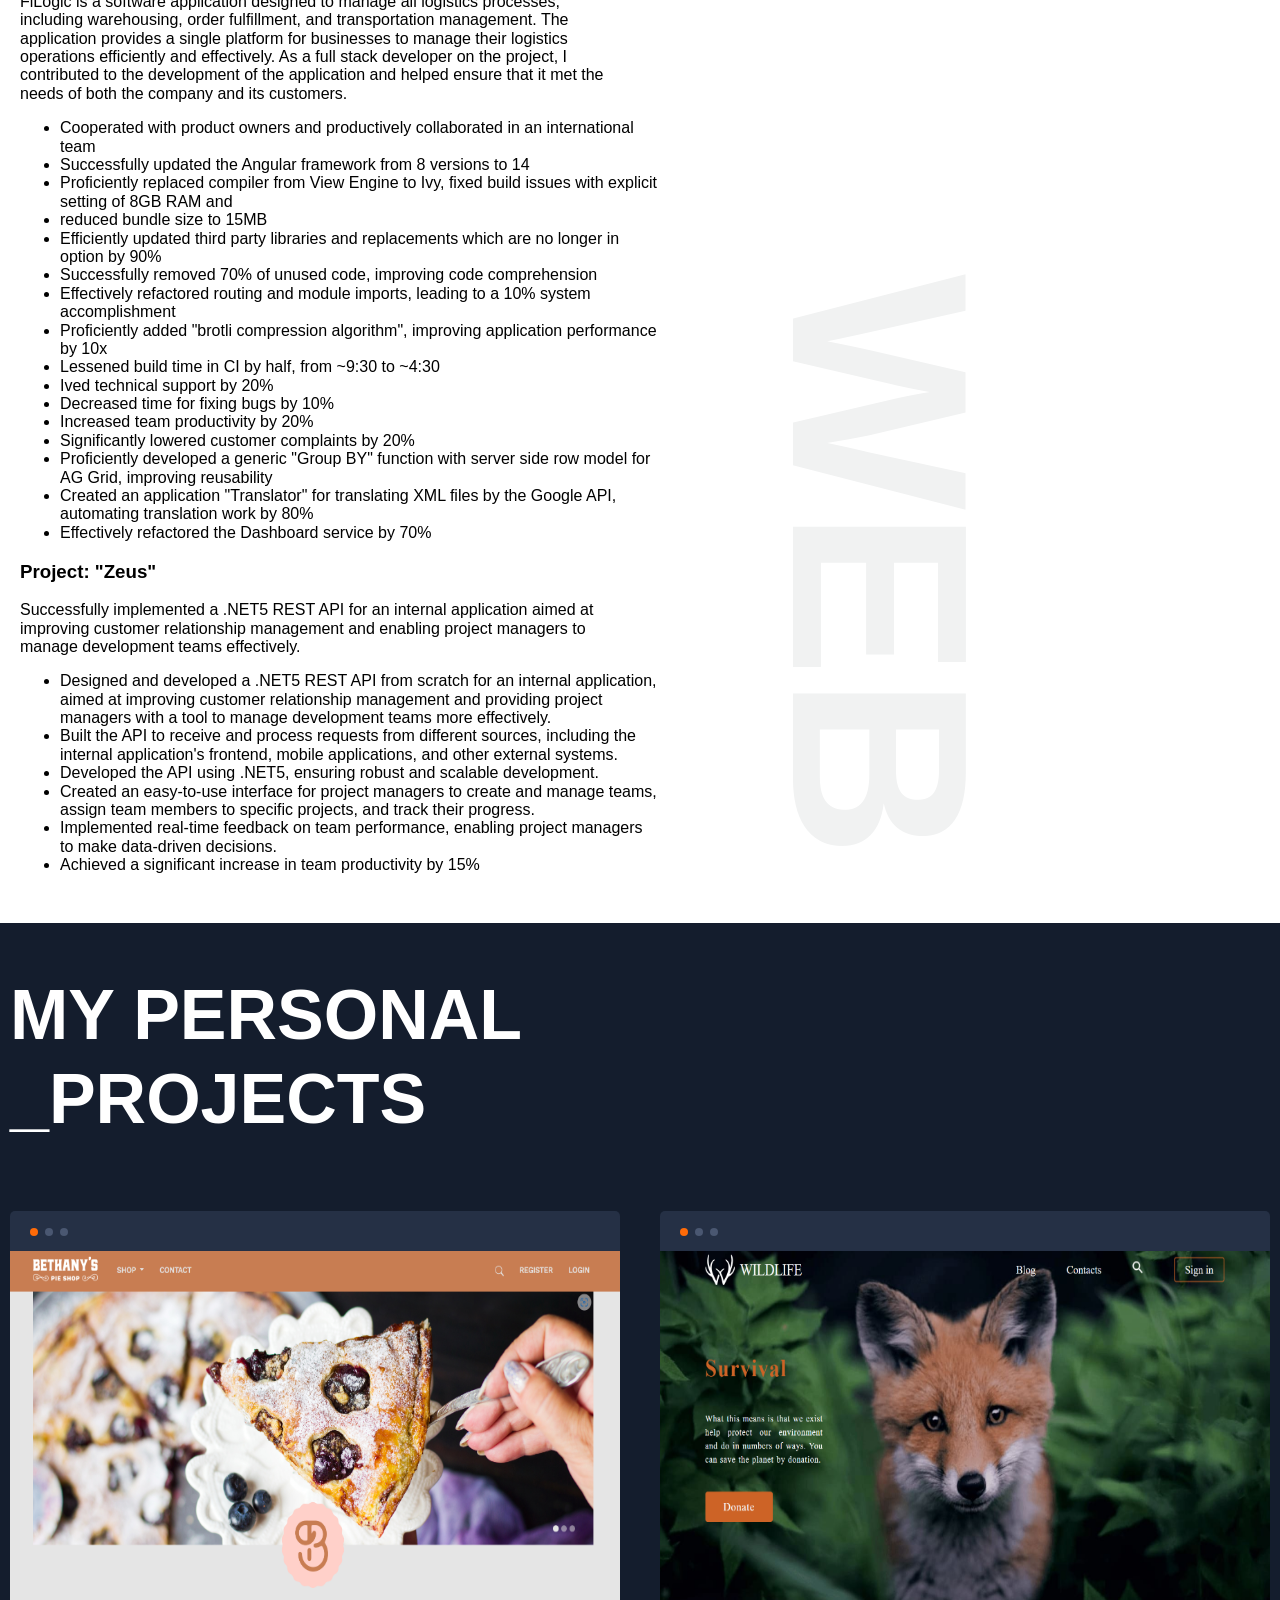
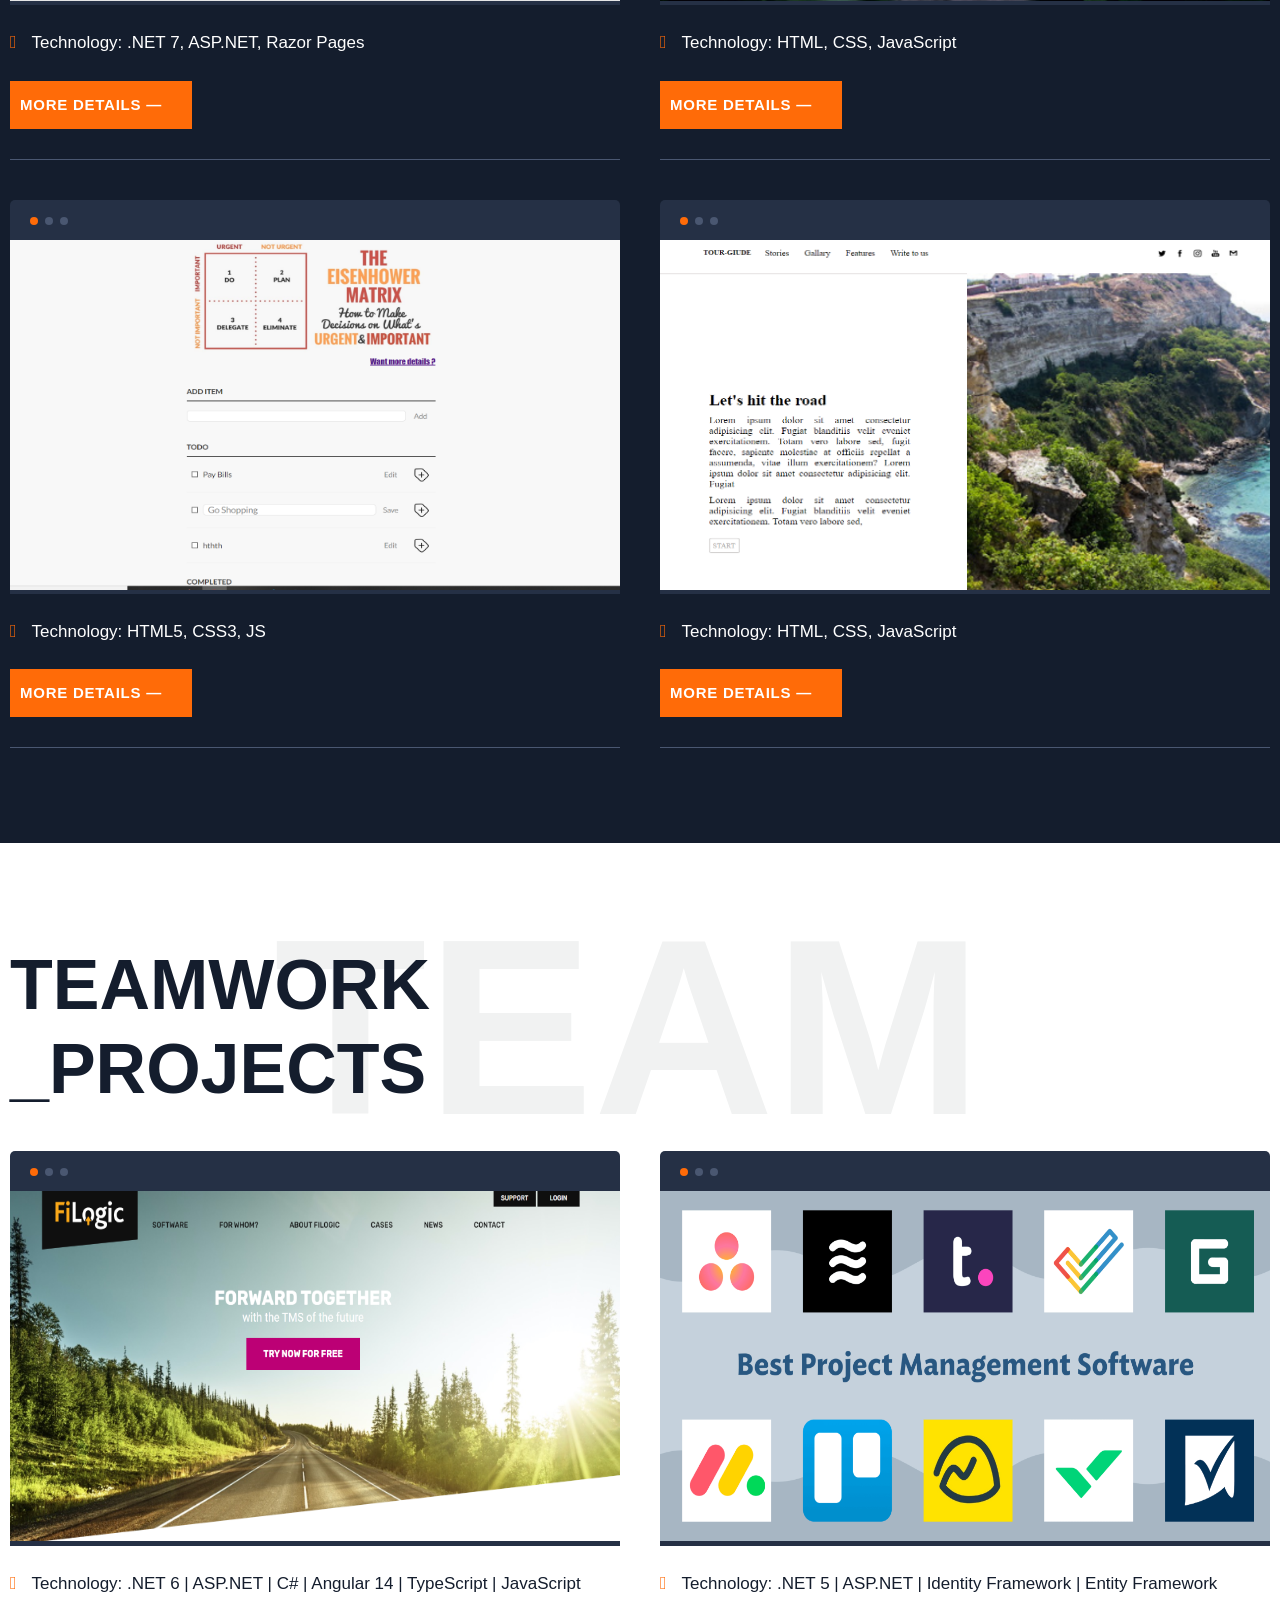
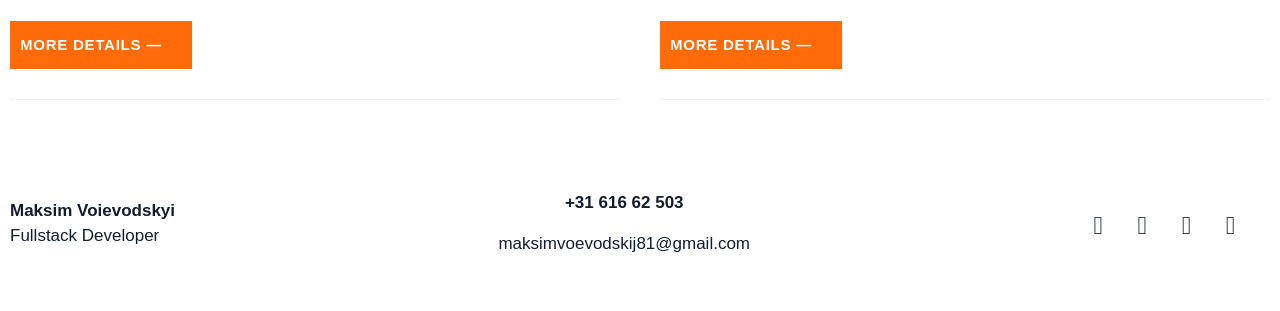
==== commit c06f0229: "refactor remove photos" ====
--- a/portf/index.html
+++ b/portf/index.html
@@ -16,6 +16,8 @@
     <link rel="stylesheet" href="css/style.css" />
    <link rel="stylesheet" href="css/aos.css">
    <link rel="stylesheet" href="css/swiper.min.css">
+   <link rel="shortcut icon" href="image/favicon.ico"/>
+
   </head>
   <body>
     <!--FRONT PAGE -->
@@ -23,7 +25,7 @@
    <div class="front-page-container container">
       <nav class="navigation">
       
-        <a href="" class="logo-link">
+        <a href="#" class="logo-link">
           <img  class ="logo-img"src="image\Снимок-4.gif" alt="logo "
         /> </a>
 
@@ -34,10 +36,10 @@
           <a href="#contacts" class="mobile-menu-item">CONTACT</a>
         </div>
         <div class="navigation-part ">
-          <a href="#callback-form" class="hire-me-button"> — HIRE ME</a>
+          <!-- <a href="#callback-form" class="hire-me-button"> — HIRE ME</a> -->
           
             <div class="tablet-element mobail-element">
-              <a href="" class="mobail-menu" id="mobile-menu-btn"><i class="fas fa-bars"></i></a>
+              <a href="#" class="mobail-menu" id="mobile-menu-btn"><i class="fas fa-bars"></i></a>
             </div>
        
       </div>
@@ -225,16 +227,16 @@
           </ul>
         </div>
        
-        <!-- <div class="about-img-container">
+        <div class="about-img-container">
           <p class="about-img-text">
             WEB
-            <img
+          </p>
+          <img
               src="image\web-apps-laptop.png"
               alt="web apps laptop"
               class="about-img"
             />
-          </p>
-        </div> -->
+        </div>
         <p class="about-descr">
           <span>HYS ENTERPRISE - full stack DEVELOPER JUN 2021 - DEC 2022</span> 
         <p>
@@ -643,18 +645,19 @@
         >
         </div>
         <div class="social-link">
-          <a href="https://www.facebook.com/profile.php?id=100010574830756">
+          <a href="https://www.facebook.com/profile.php?id=100010574830756" target="_blank">
             <i class="social-link-item fab fa-facebook-square"></i>
           </a>
-          <a href="https://github.com/maksimvoevodskij81">
+          <a href="https://github.com/maksimvoevodskij81" target="_blank">
           <i class="social-link-item fab fa-github-square"></i>
         </a>
           <a
             href="https://www.linkedin.com/in/maksim-voievodskyi-7675981a4?lipi=urn%3Ali%3Apage%3Ad_flagship3_profile_view_base_contact_details%3BZmhg8C3sS6CnAyS4eyKjxA%3D%3D"
-          >
+            target="_blank"
+            >
             <i class="social-link-item fab fa-linkedin"></i>
           </a>
-          <a href="https://www.instagram.com/maks.imvoevoda/">
+          <a href="https://www.instagram.com/maks.imvoevoda/" target="_blank">
           <i class="social-link-item fab fa-instagram"></i>
         </a>
         
@@ -739,25 +742,25 @@
   <div class="swiper-scrollbar"></div>
 </div>
 
-      <a href="https://maksimvoevodskij81.github.io/clean-code-s1e1/" target=”_blank”  class="project-modal-title"
+      <a href="https://maksimvoevodskij81.github.io/clean-code-s1e1/" target=”_blank”  class="project-modal-title project-modal-title_link"
         > See the project.</a
       >
 
       <p class="project-modal-text">
-        "TODO List   HTML CSS JS 
+        TODO List
       </p>
 
       <p class="project-modal-text">
-        <pre>
-          Functionality:
-          
-          - Adding Task
-          - Marking Task as completed by clicking on the checkbox
-          - Moving Task from completed to current by clicking on the checkbox
-          - Deleting Task from current or completed
-          - Editing Task
-      </pre>
+        Functionality:
       </p>
+        <ul>
+          <li>Adding Task</li>
+          <li>Marking Task as completed by clicking on the checkbox</li>
+          <li>Moving Task from completed to current by clicking on the checkbox</li>
+          <li>Deleting Task from current or completed</li>
+          <li>Editing Task</li>
+        </ul>
+      
     </div>
   </div>
 </div>
@@ -789,7 +792,7 @@
 <!-- If we need scrollbar -->
 <div class="swiper-scrollbar"></div>
 </div>
-      <a href="https://maksimvoevodskij81.github.io/tour-giude/" target=”_blank”  class="project-modal-title"
+      <a href="https://maksimvoevodskij81.github.io/tour-giude/" target=”_blank”  class="project-modal-title project-modal-title_link"
         >See the project.
         </a
       >
@@ -832,7 +835,7 @@
   <div class="swiper-scrollbar"></div>
   </div>
 
-      <a href="#" class="project-modal-title"
+      <a href="#projects" class="project-modal-title"
         >Pie web shop.
         </a
       >
@@ -870,7 +873,7 @@
   <div class="swiper-scrollbar"></div>
   </div>
 
-      <a href="https://rolling-scopes-school.github.io/maksimvoevodskij81-JSFE2021Q1/wildlife/" target=”_blank”  class="project-modal-title"
+      <a href="https://rolling-scopes-school.github.io/maksimvoevodskij81-JSFE2021Q1/wildlife/" target=”_blank”  class="project-modal-title project-modal-title_link"
         >See the project. </a
       >
       <p class="project-modal-text">
@@ -906,7 +909,7 @@
   <div class="swiper-scrollbar"></div>
   </div>
 
-      <a href="https://filogic.nl/" target=”_blank”  class="project-modal-title"
+      <a href="https://filogic.nl/" target=”_blank”  class="project-modal-title project-modal-title_link"
         >See the project.
         </a
       >
@@ -944,7 +947,7 @@
   <div class="swiper-scrollbar"></div>
   </div>
 
-      <a href="https://testit.co.ua/" class="project-modal-title"
+      <a href="#team-projects" class="project-modal-title"
         >Zeus project.
       </a>
 
--- a/portf/css/style.css
+++ b/portf/css/style.css
@@ -458,7 +458,8 @@
 pre{
   font-family: var(--font-main);
 }
-.project-modal-title {
+.project-modal-title,
+.project-modal-title_link {
   font-weight: bold;
   font-size: 20px;
   line-height: 24px;
@@ -468,7 +469,10 @@
   margin: 0 0 25px 0;
   display: block;
 }
-
+.project-modal-title_link:hover{
+background: transparent;
+  color: var(--txt-c-accent);
+}
 .project-modal-text {
   font-size: 16px;
   line-height: 145%;
@@ -538,7 +542,7 @@
   color: var(--c-grey);
   position: absolute;
   top: 15px;
-  right: 15px;
+  right: 25px;
   cursor: pointer;
 }
 
@@ -583,10 +587,7 @@
 }
 
 .about-img-container {
-  display: flex;
-  justify-content: center;
-  width: 100%;
-  margin-bottom: 20px;
+  display: none;
 }
 
 .about-img-text {
@@ -1074,14 +1075,17 @@
   }
   /*about-tablet*/
   .about-img {
-    width: 316px;
-    height: 316px;
-    left: -69px;
-    top: -174px;
-  }
-
+    width: 116px;
+    height: 116px;
+    top: -500px;
+    left: 600px
+  }
   .about-img-container {
+    display: flex;
+    justify-content: center;
+    width: 100%;
     margin-bottom: 0;
+    position: relative;
   }
 
   .about-title {
@@ -1443,7 +1447,7 @@
   .about-img {
     width: 316px;
     height: 316px;
-    left: -14px;
+    left: 671px;
     top: -398px;
   }
   /* callback-desctop*/
@@ -1541,7 +1545,7 @@
     padding: 0px;
   }
   .project-modal-container {
-    padding: 95px;
+    padding: 30px;
   }
   /*sliders-desktop*/
   .swiper-container {
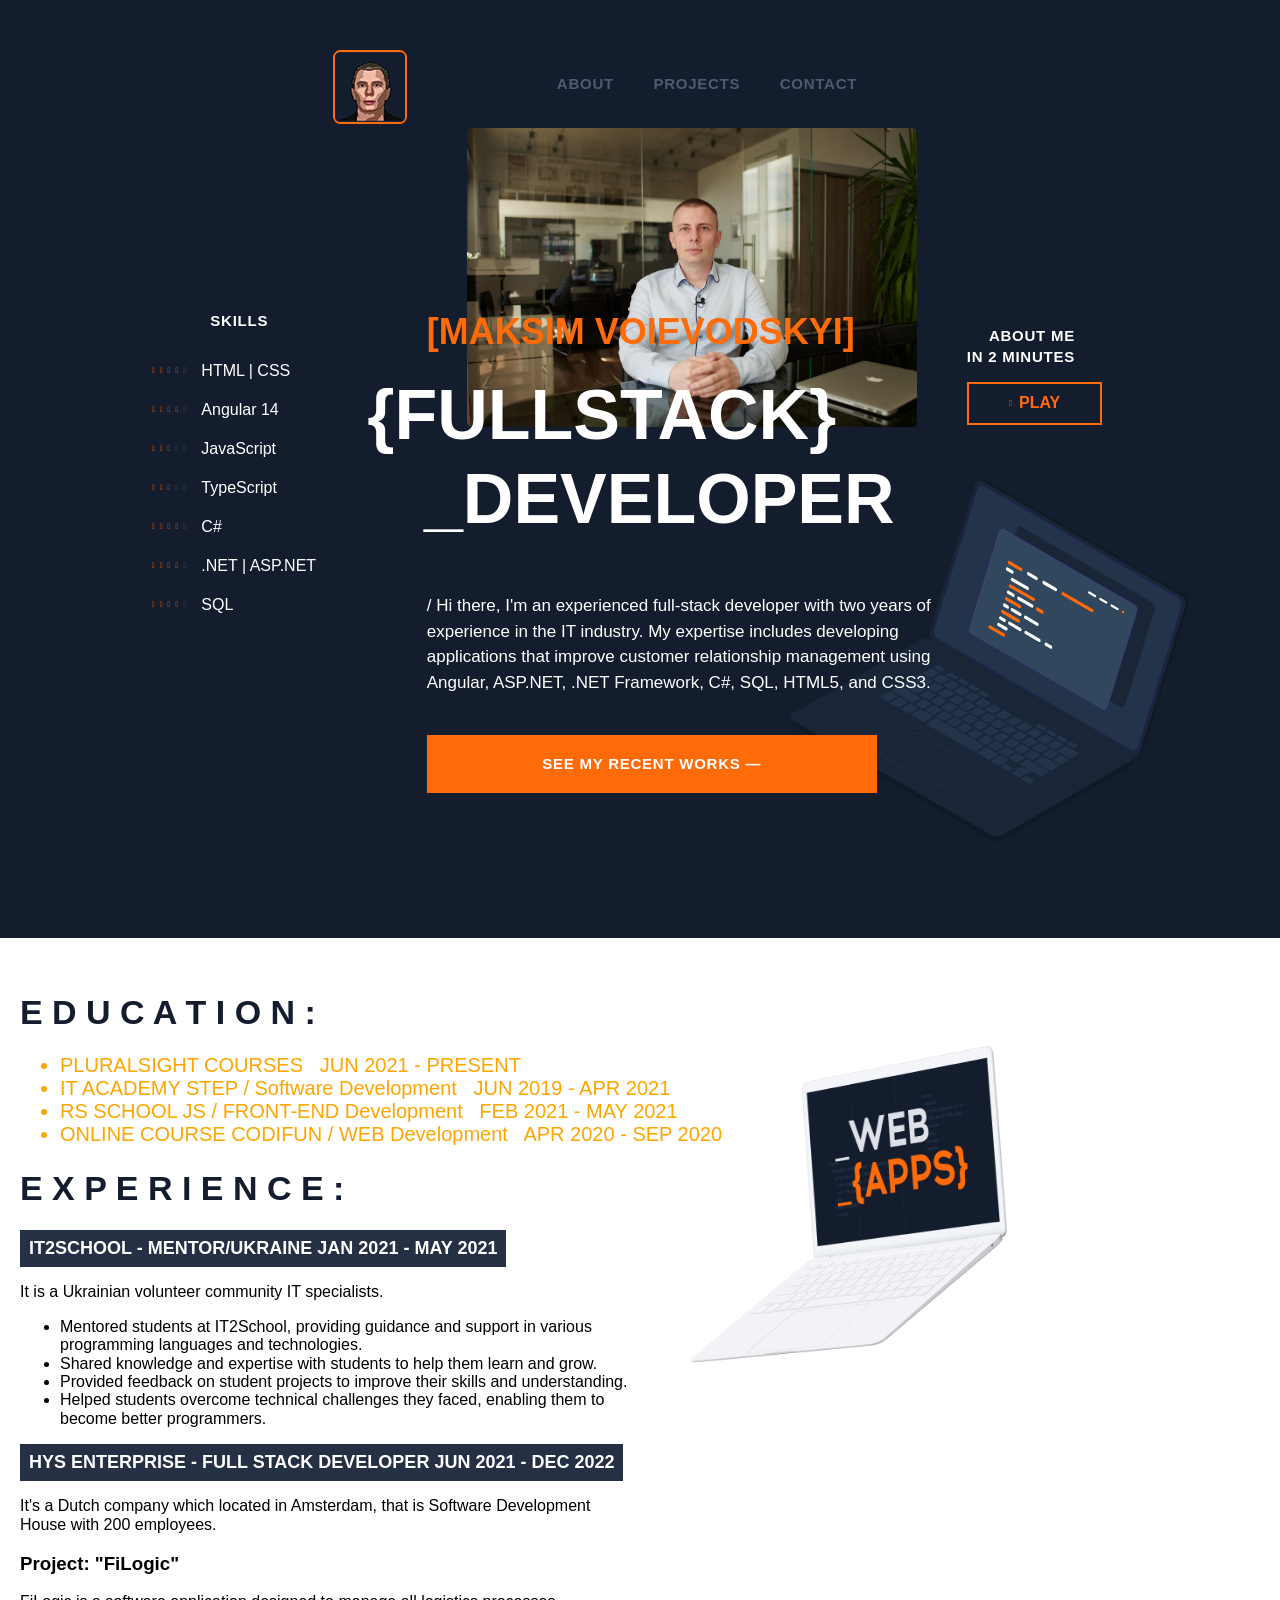
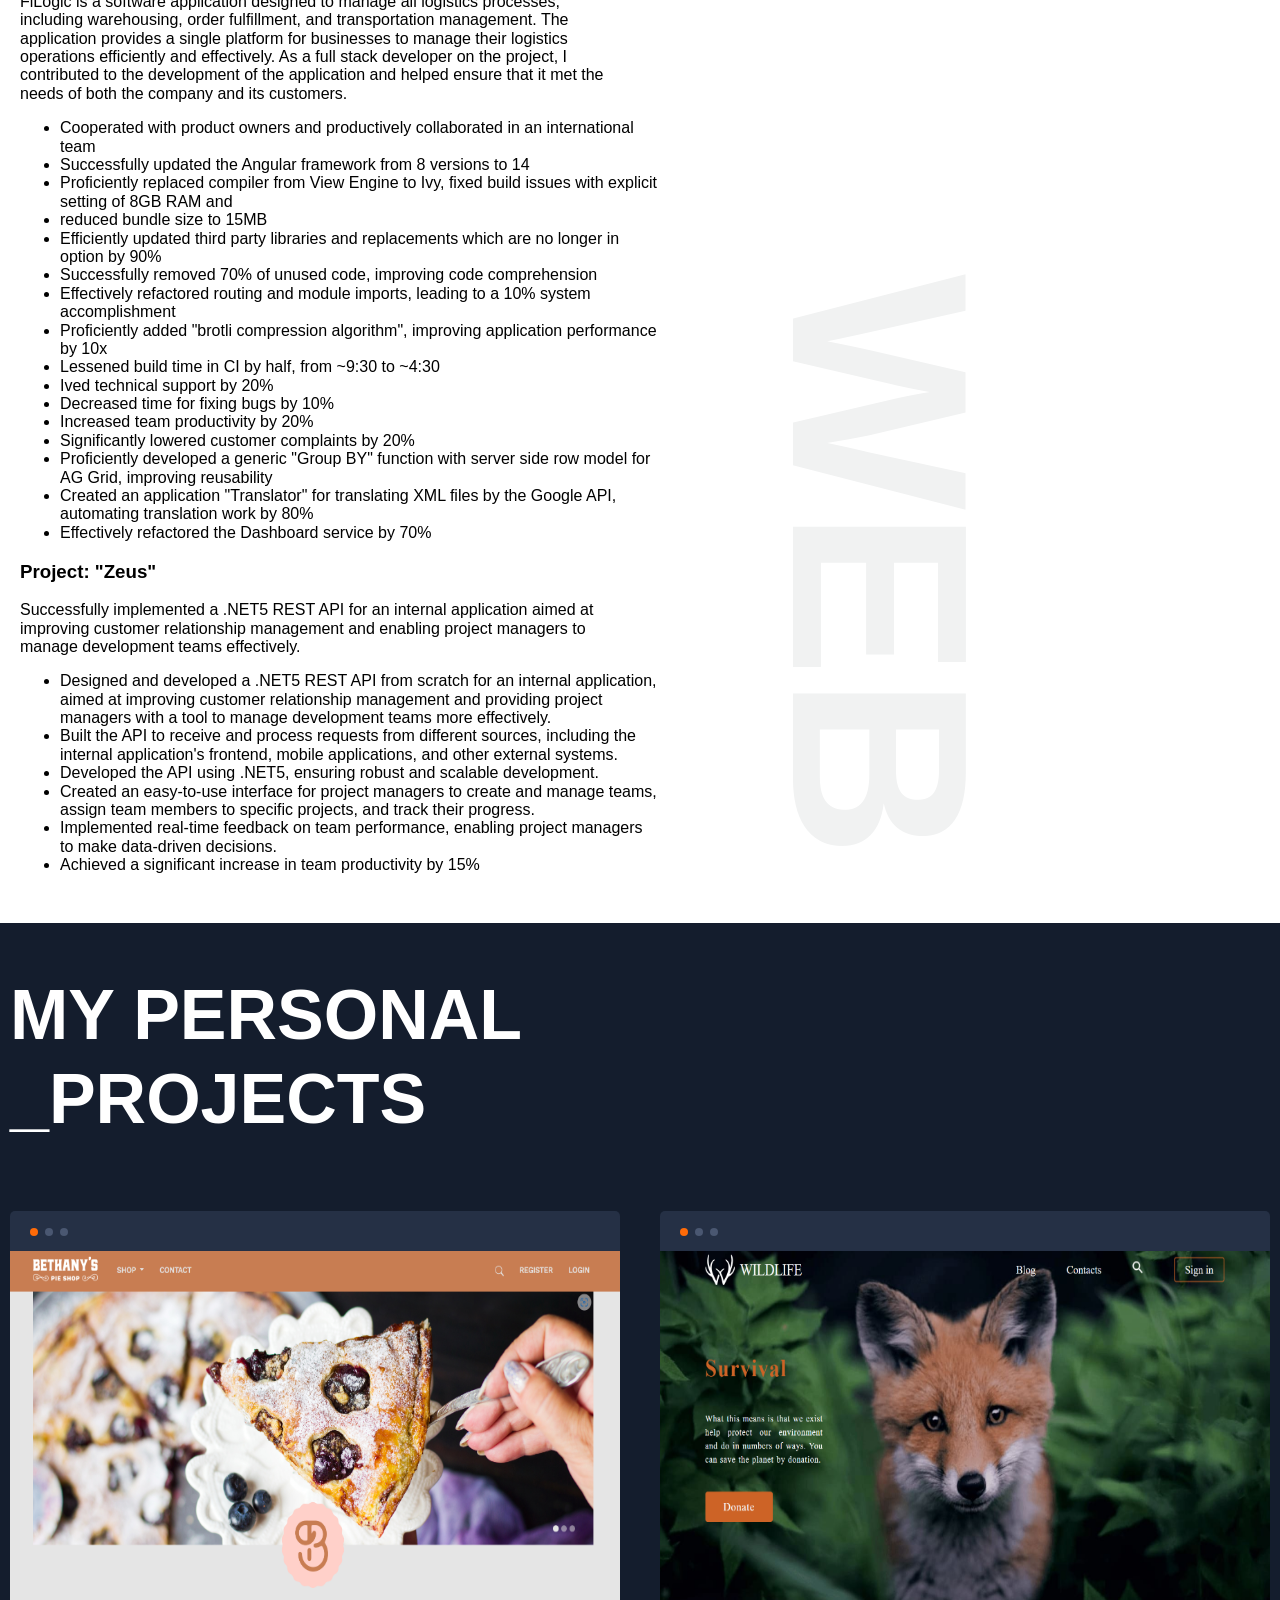
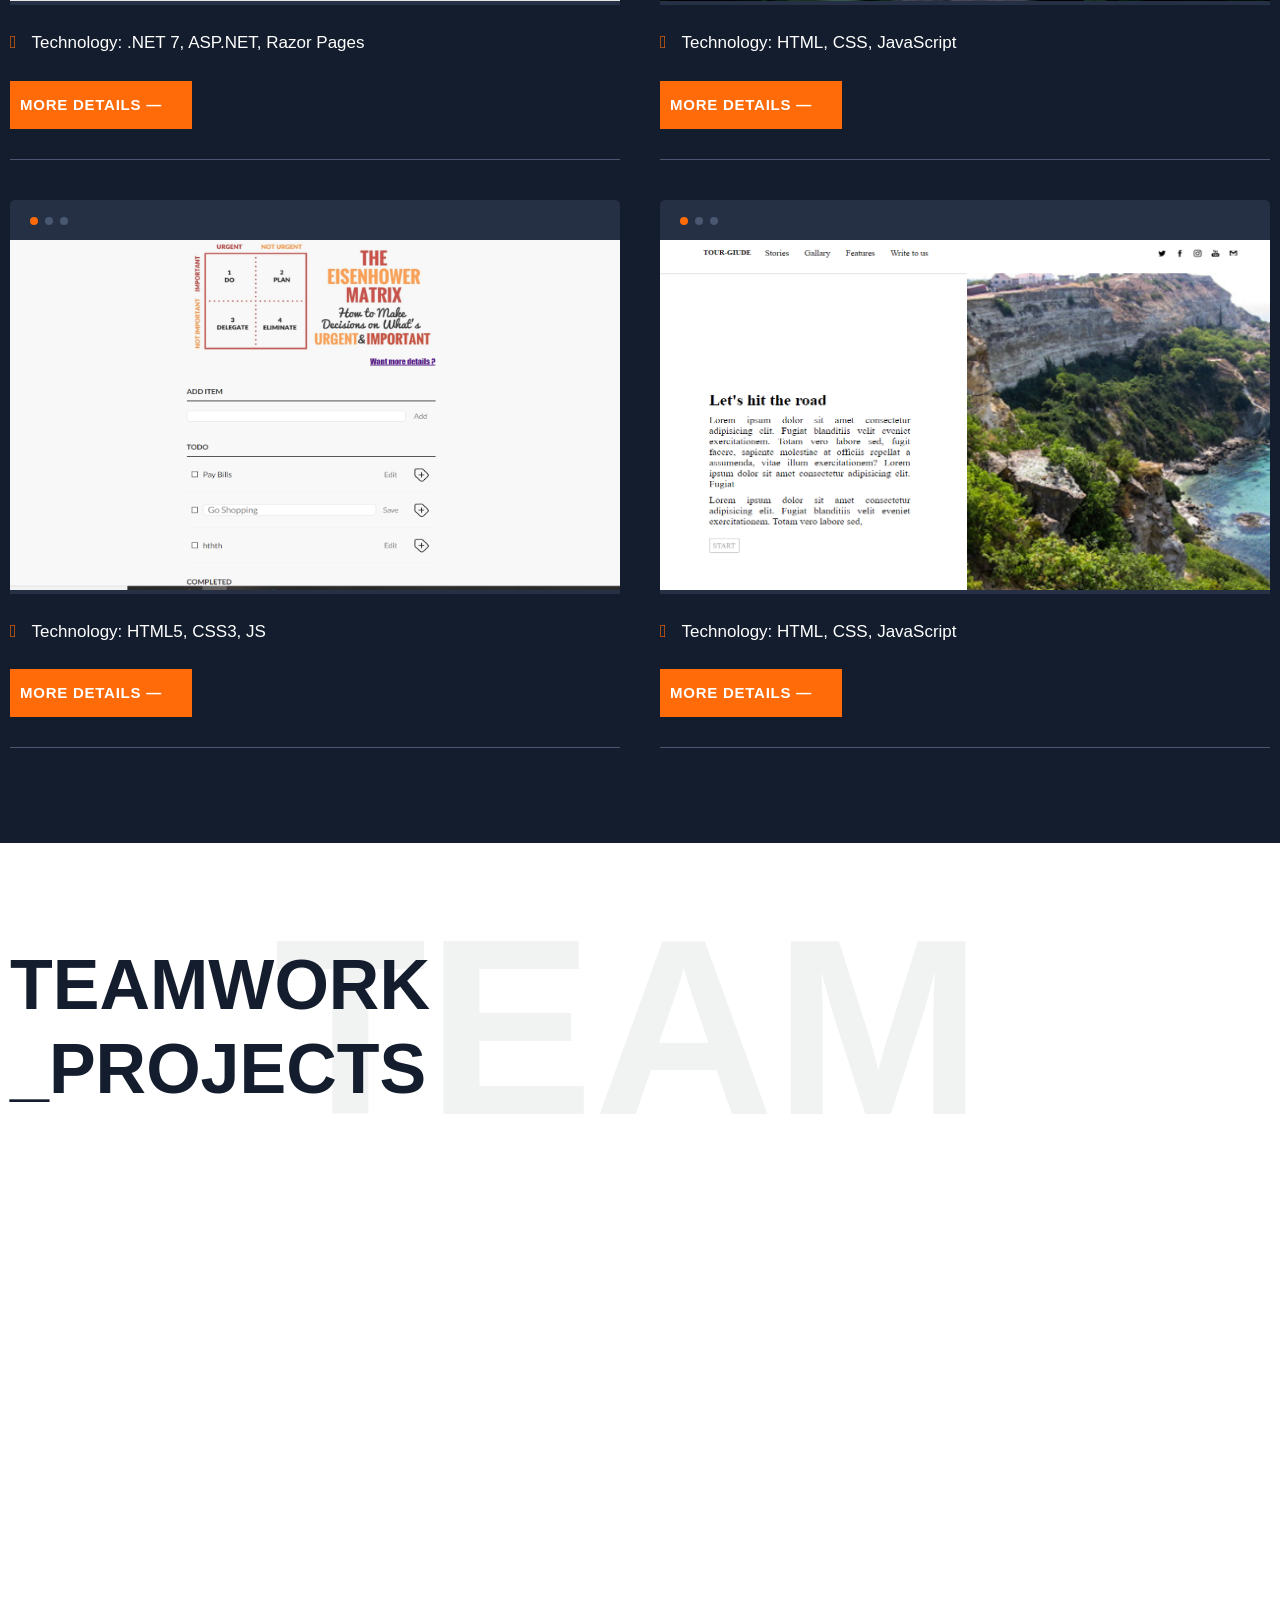
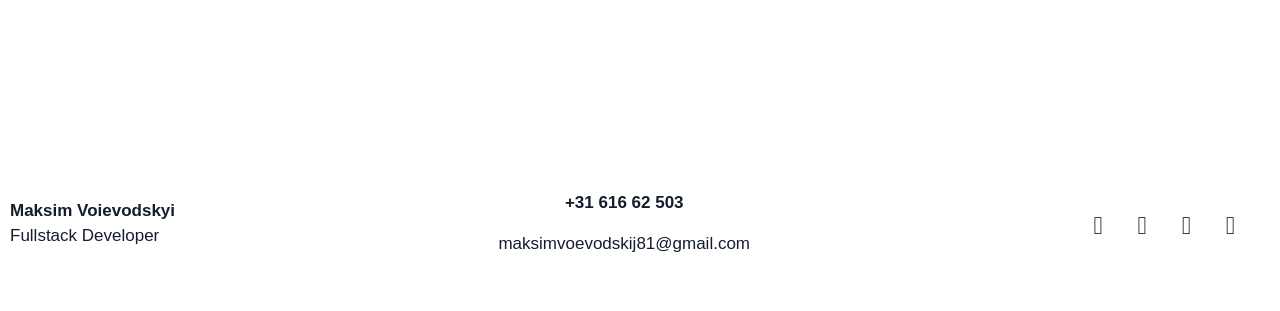
==== commit 50eb87e5: "fix link linkdin" ====
--- a/portf/index.html
+++ b/portf/index.html
@@ -652,7 +652,7 @@
           <i class="social-link-item fab fa-github-square"></i>
         </a>
           <a
-            href="https://www.linkedin.com/in/maksim-voievodskyi-7675981a4?lipi=urn%3Ali%3Apage%3Ad_flagship3_profile_view_base_contact_details%3BZmhg8C3sS6CnAyS4eyKjxA%3D%3D"
+            href="https://www.linkedin.com/in/maksim-voievodskyi"
             target="_blank"
             >
             <i class="social-link-item fab fa-linkedin"></i>
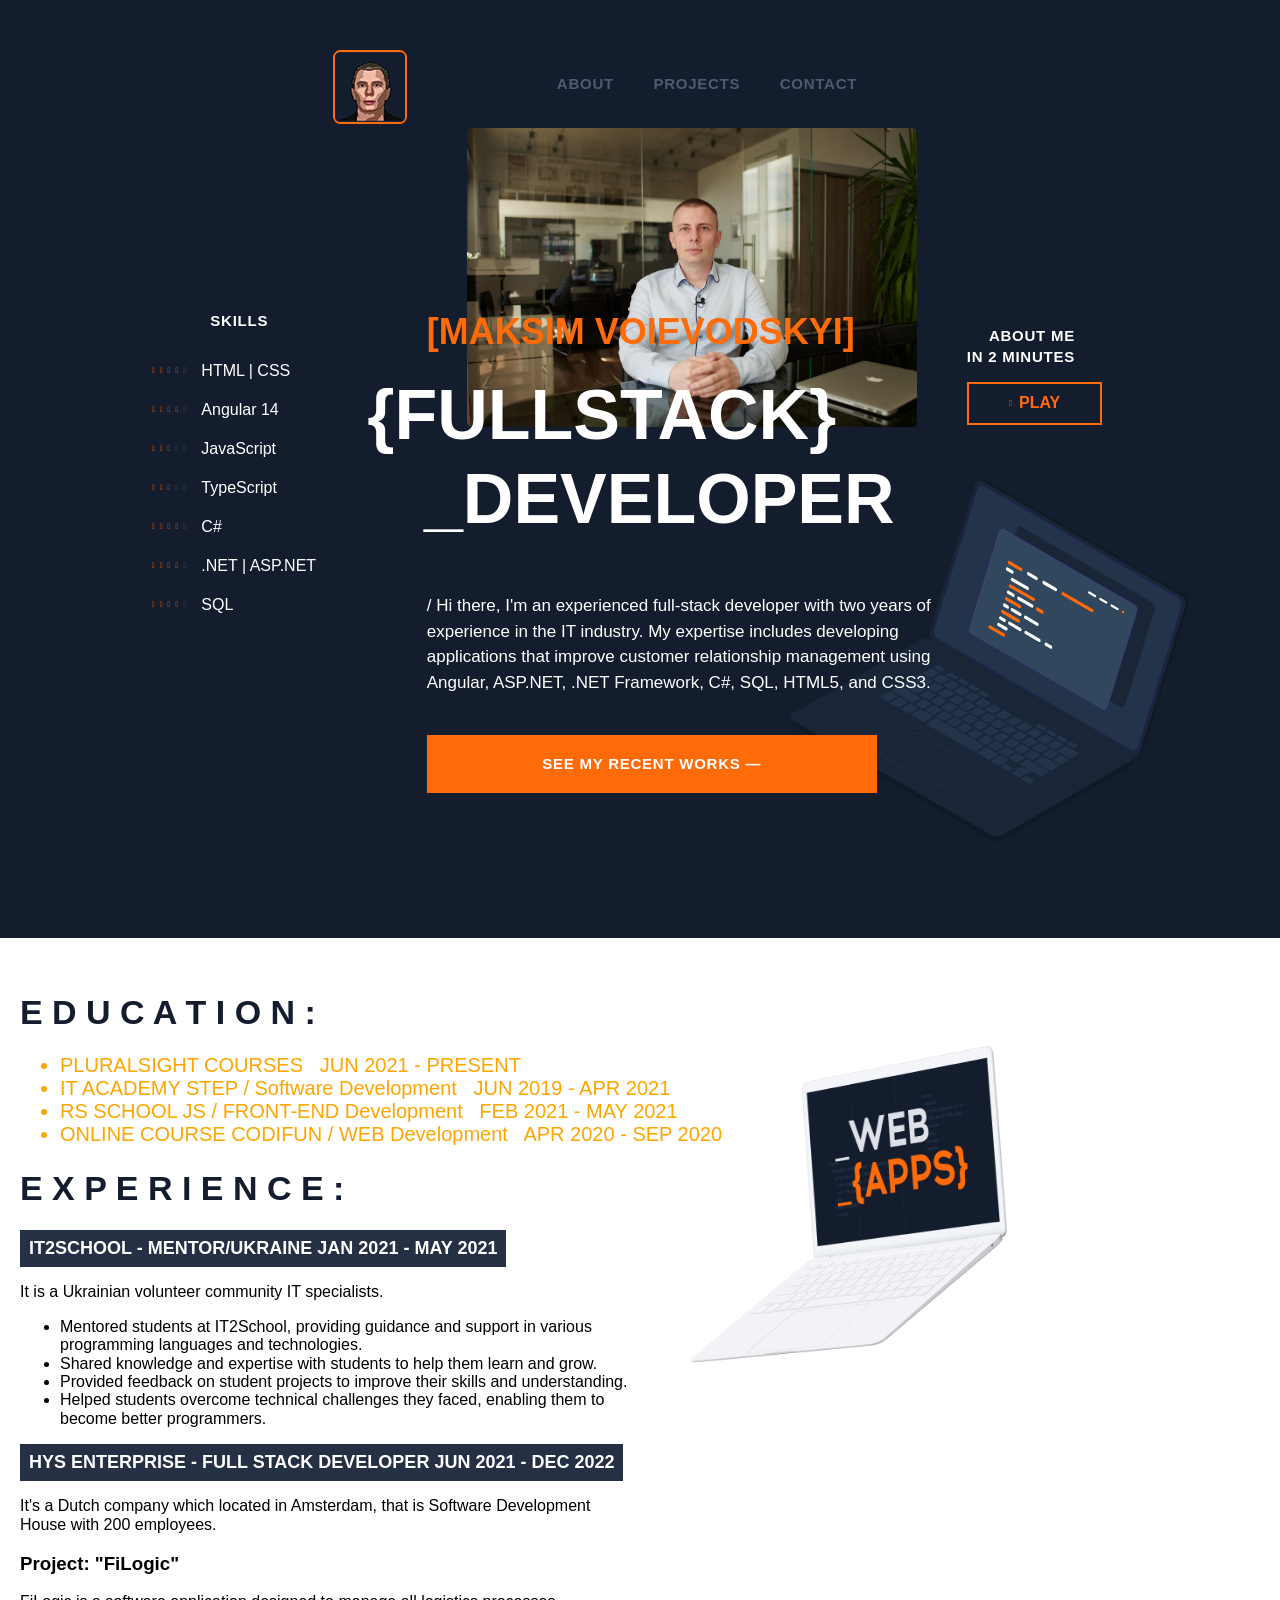
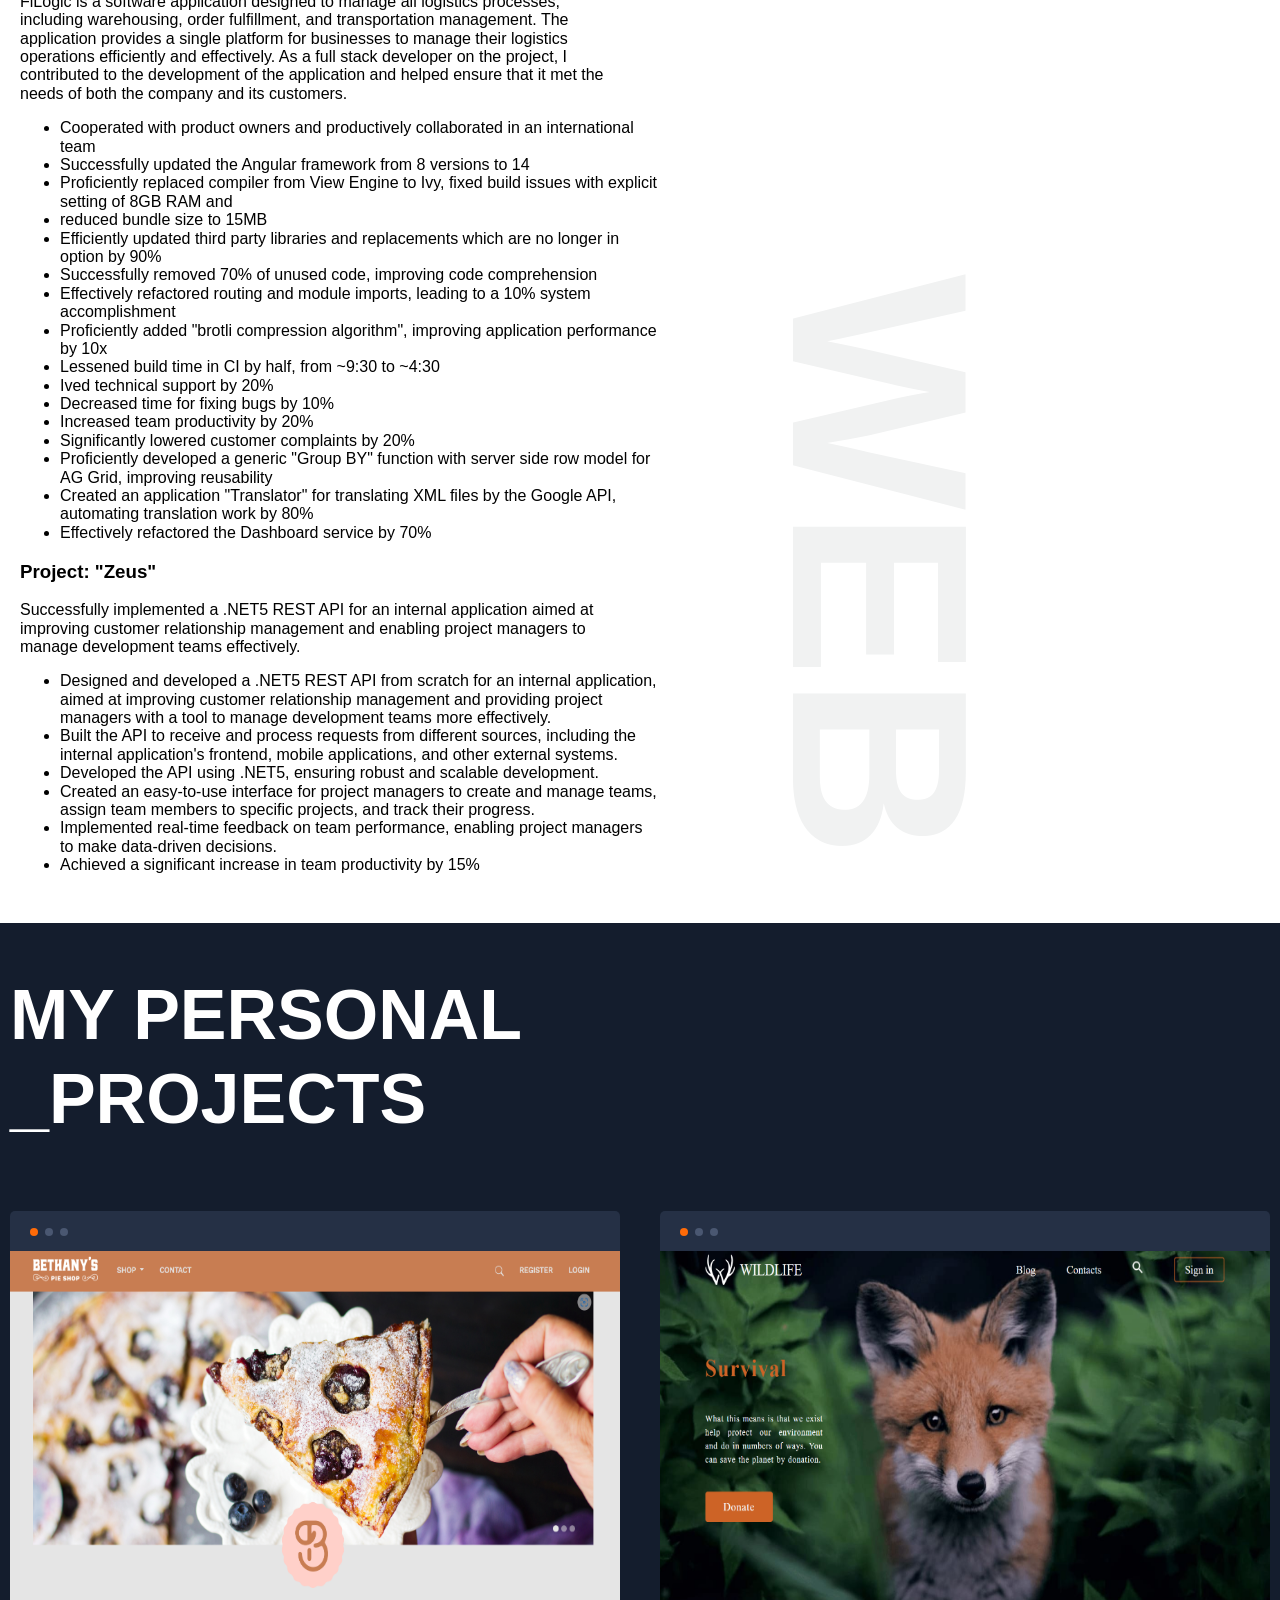
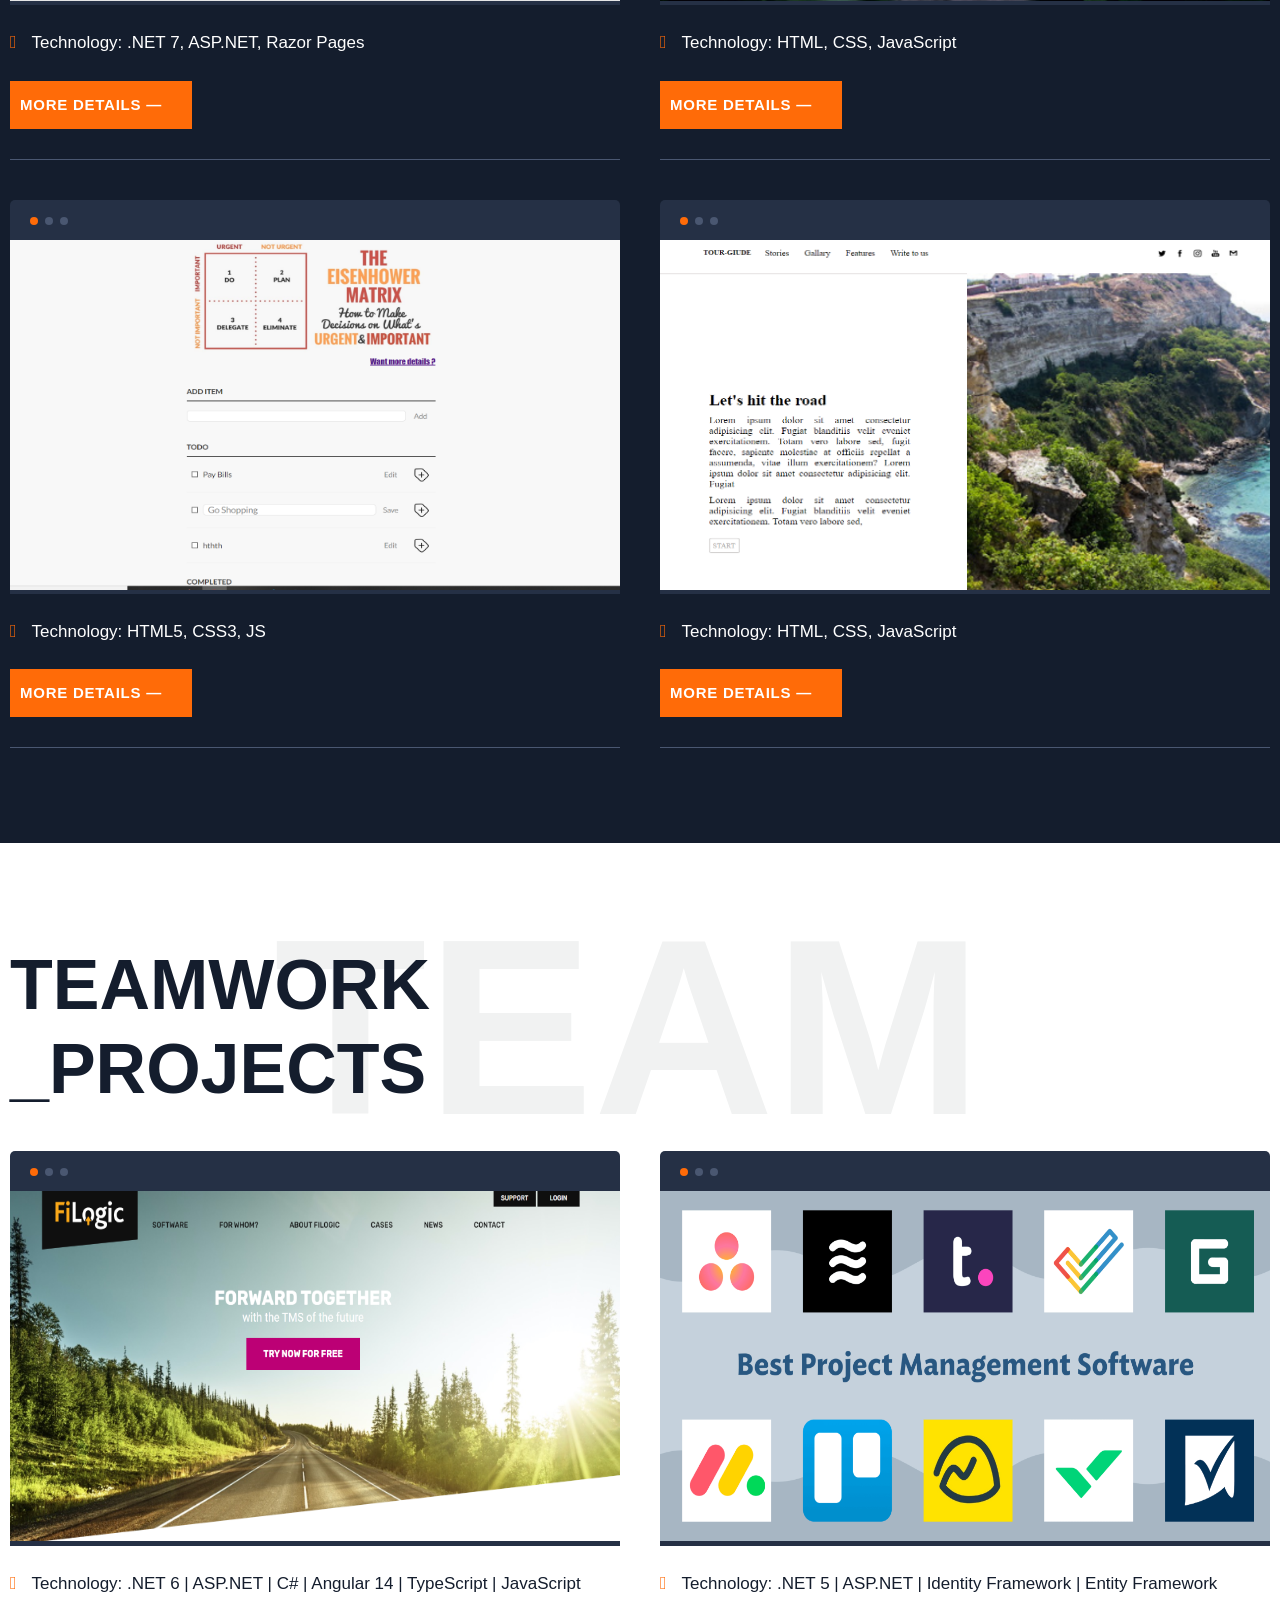
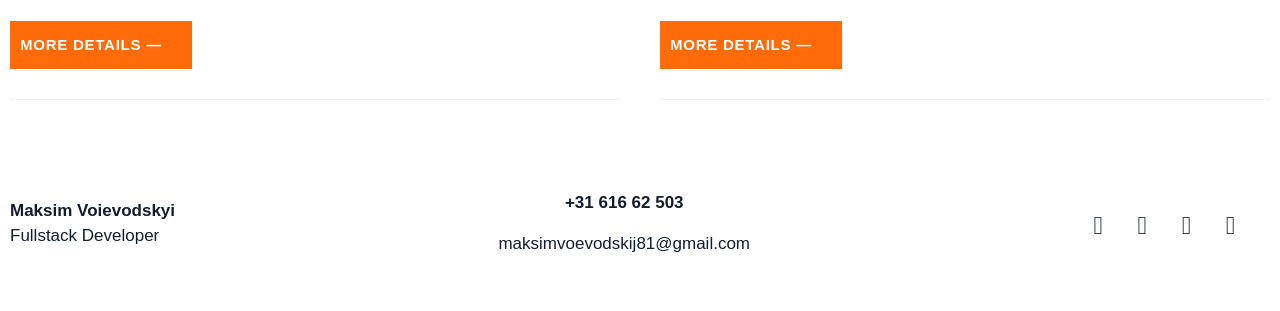
==== commit 86cabc89: "fix link" ====
--- a/portf/index.html
+++ b/portf/index.html
@@ -652,7 +652,7 @@
           <i class="social-link-item fab fa-github-square"></i>
         </a>
           <a
-            href="https://www.linkedin.com/in/maksim-voievodskyi"
+            href="https://www.linkedin.com/in/maksym-voievodskyi?lipi=urn%3Ali%3Apage%3Ad_flagship3_profile_view_base_contact_details%3BUhaYoR44QuOkNkiEMtZyfQ%3D%3D"
             target="_blank"
             >
             <i class="social-link-item fab fa-linkedin"></i>
